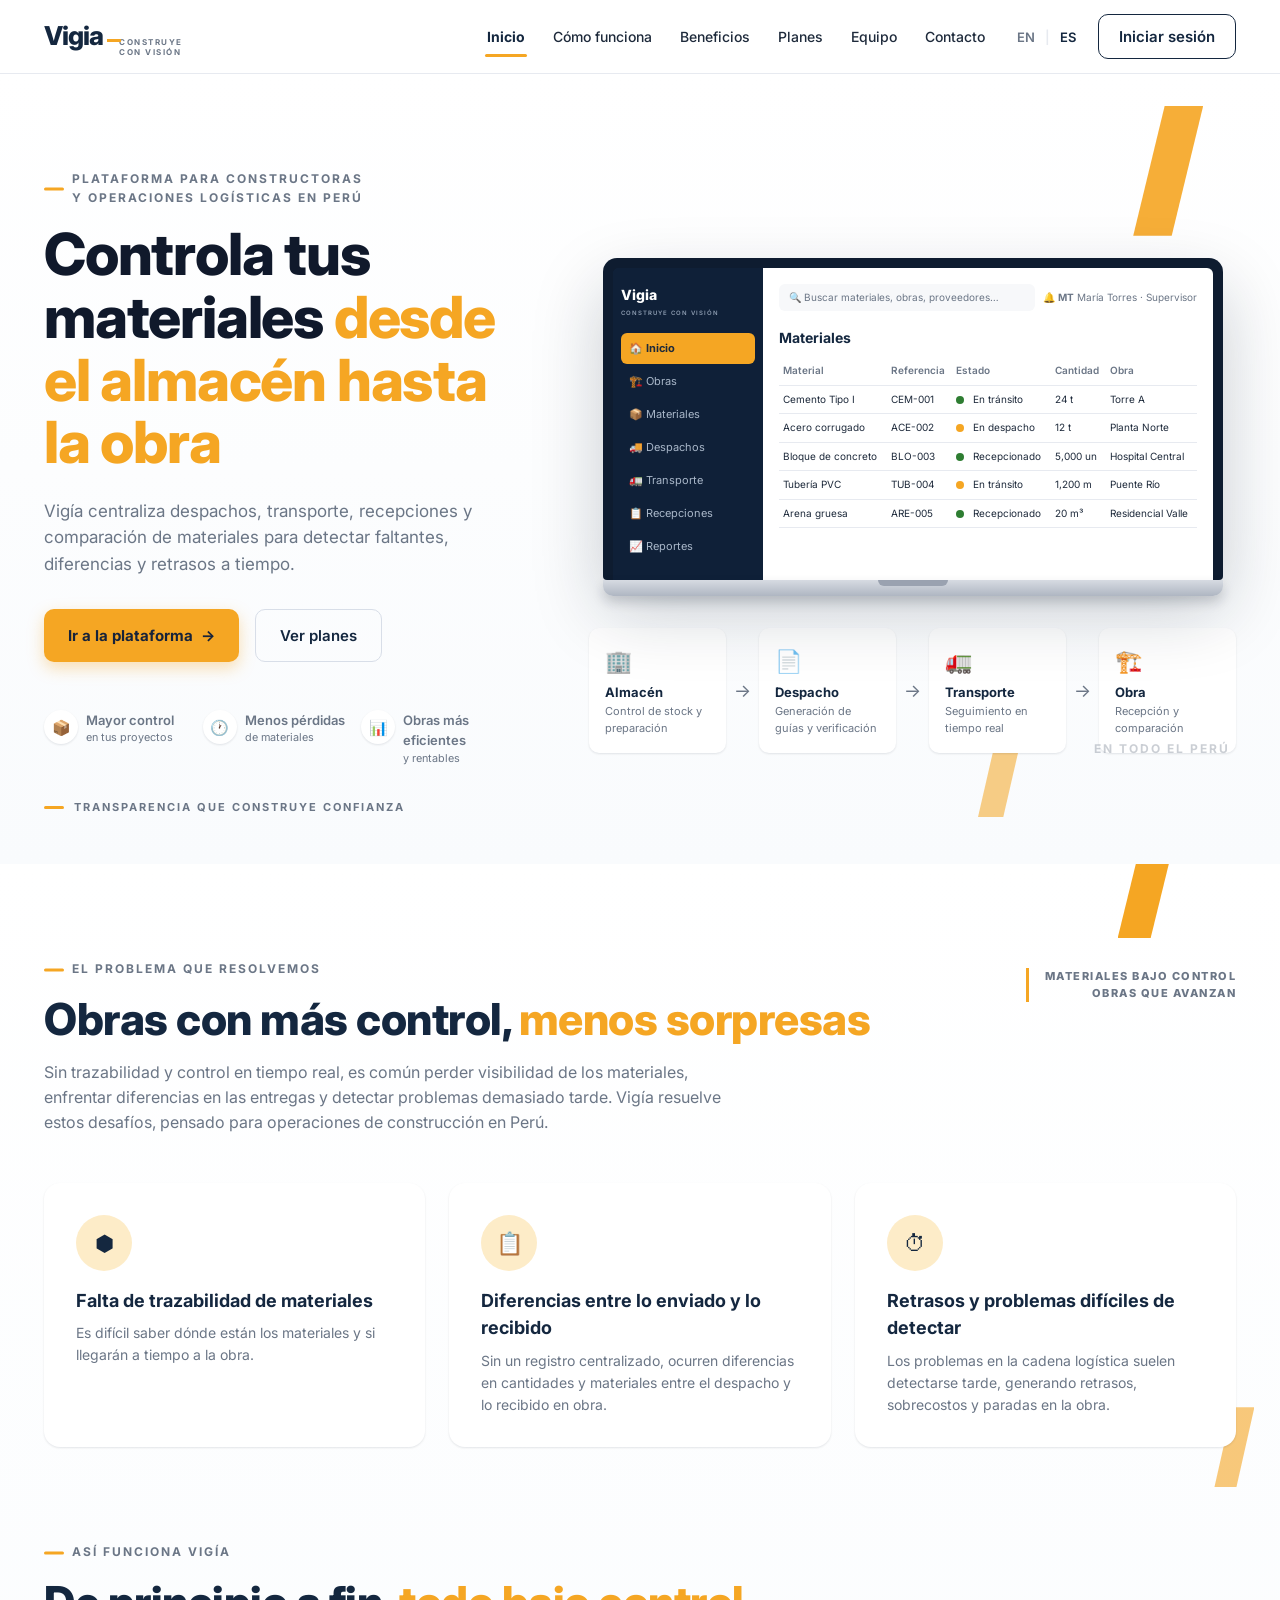
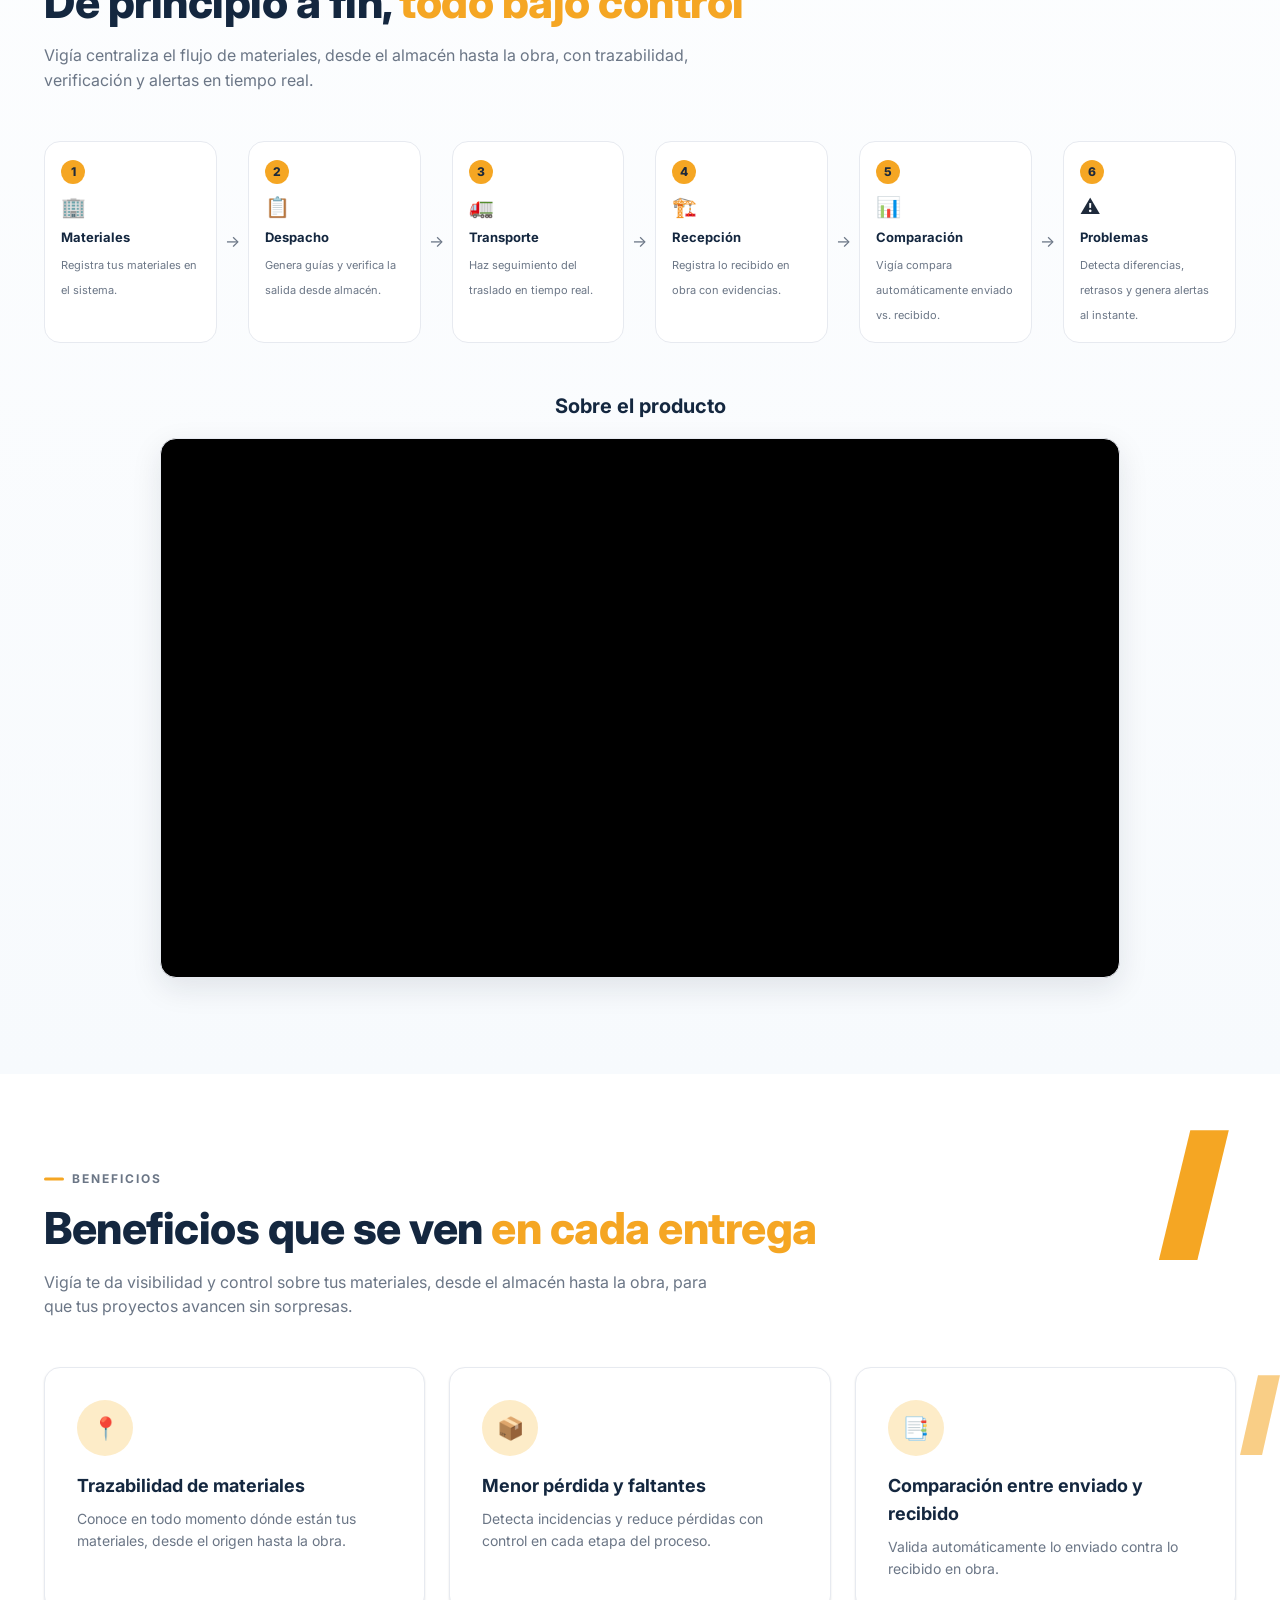
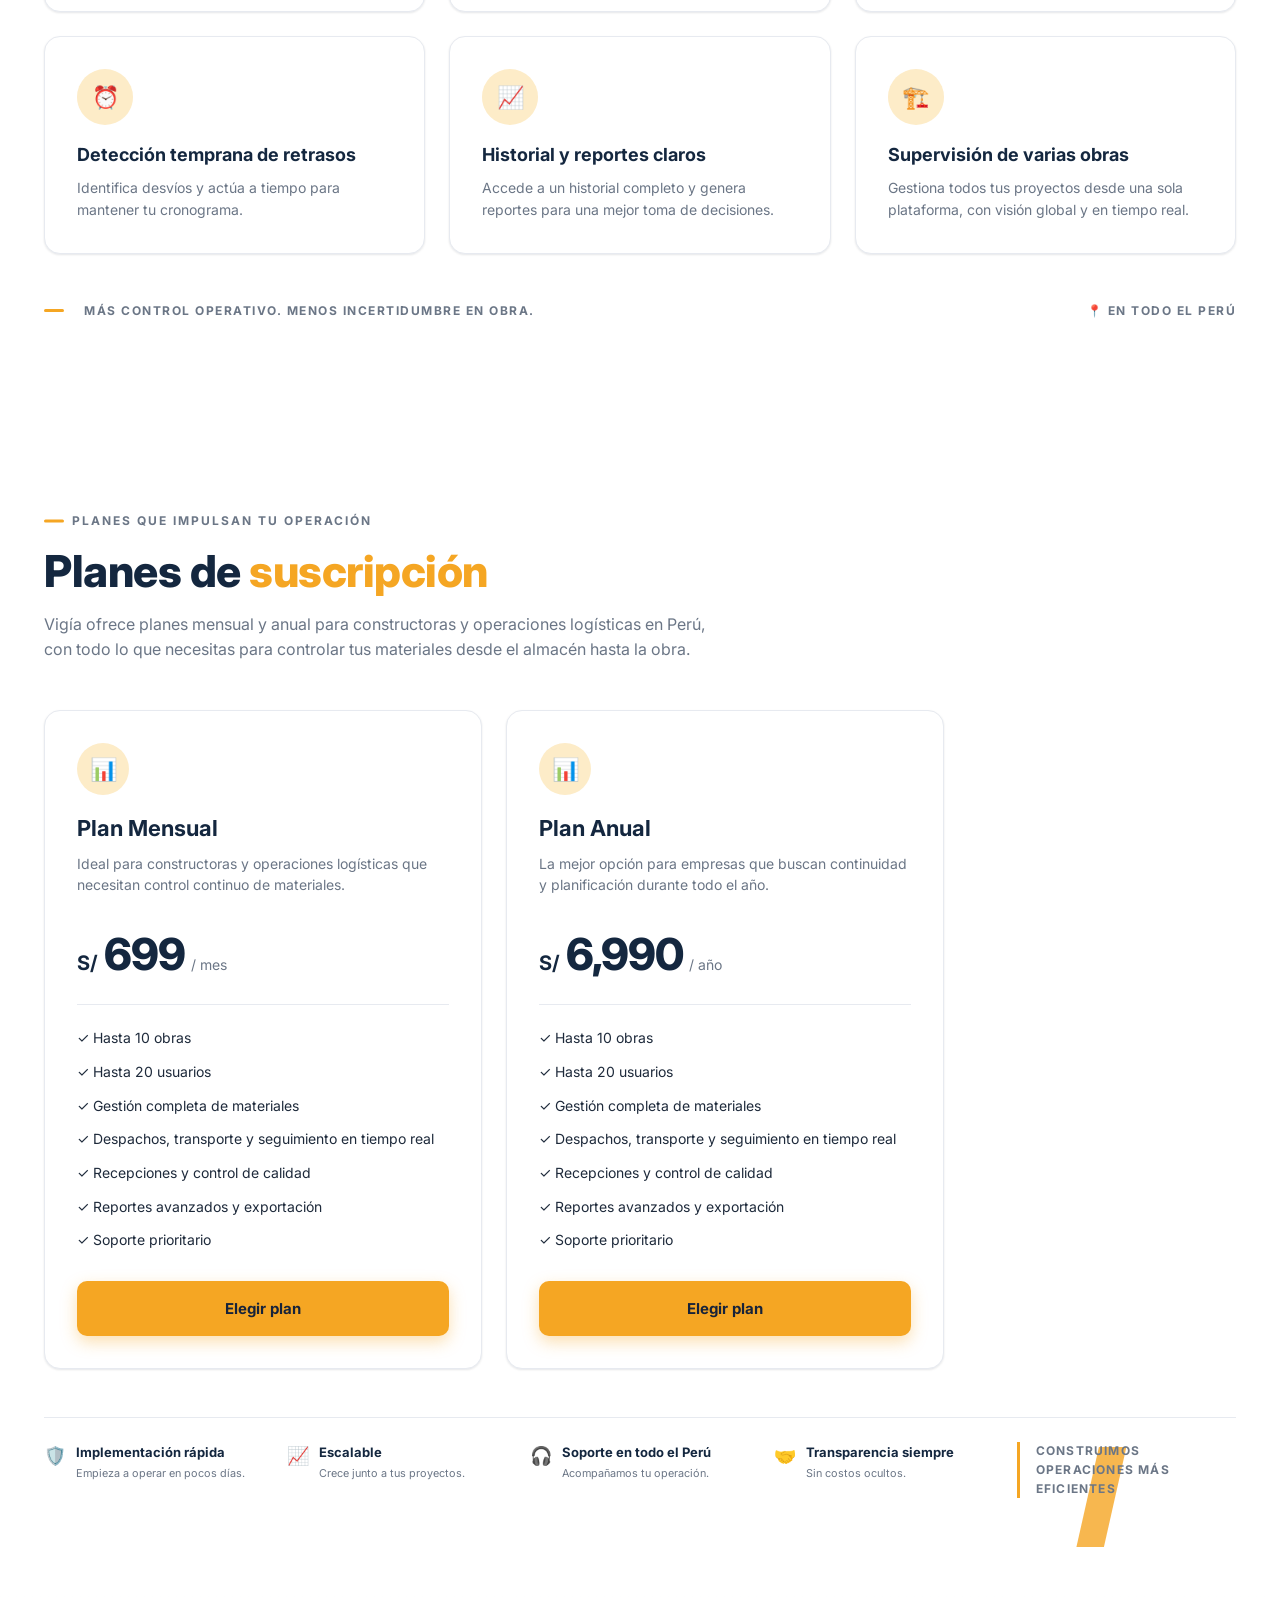
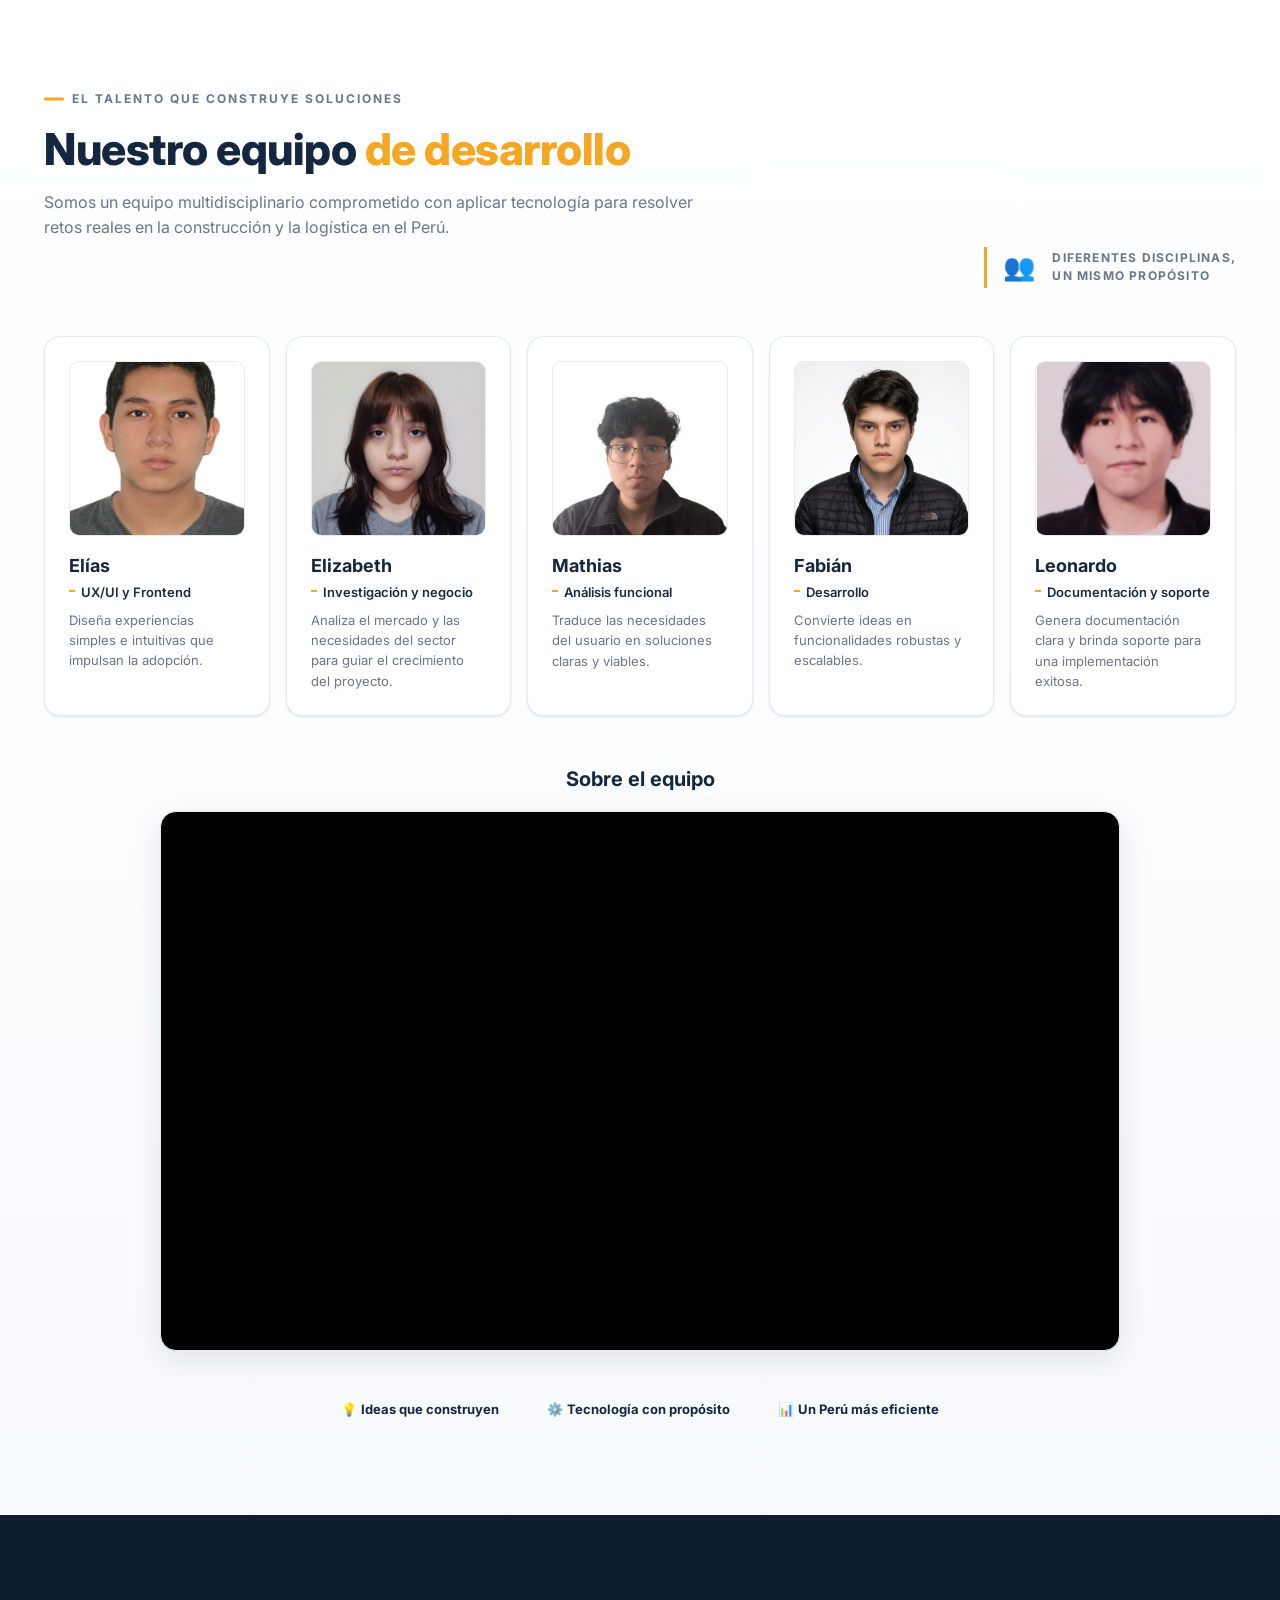
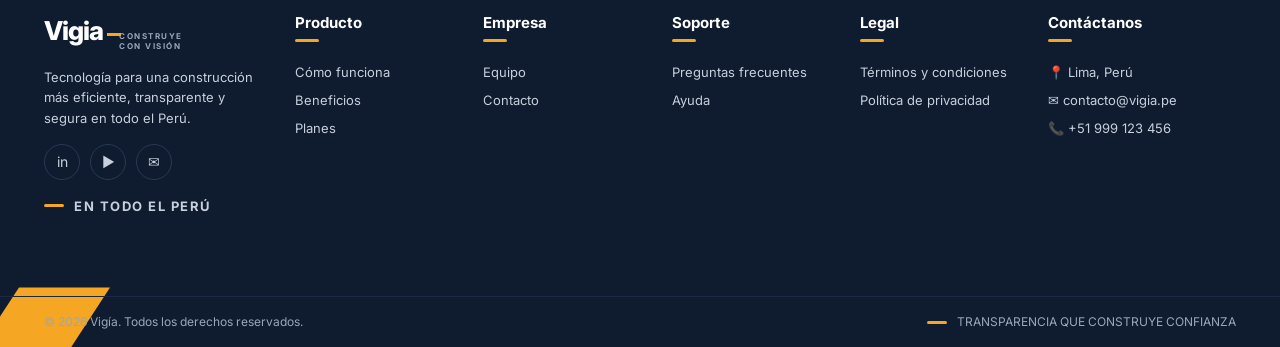
==== docs/index.html @ c4d0ca72 "Merge branch 'feature/app-link-and-remove-demo' into develop # Please enter a commit message to expl" ====
<!DOCTYPE html>
<html lang="es">
<head>
  <meta charset="UTF-8" />
  <meta name="viewport" content="width=device-width, initial-scale=1.0" />
  <title data-i18n="meta.title">Vigía | Trazabilidad de materiales de construcción</title>
  <meta name="description" data-i18n-content="meta.description" content="Vigía digitaliza la cadena de custodia de materiales de construcción, desde el despacho en almacén hasta la recepción en obra, para detectar faltantes a tiempo." />
  <meta name="keywords" content="trazabilidad materiales construcción, cadena de custodia, control de despachos, software para constructoras Perú" />
  <meta name="author" content="Trazza Labs" />
  <meta property="og:title" content="Vigía | Trazabilidad de materiales de construcción" />
  <meta property="og:description" content="Detecta a tiempo los faltantes entre lo despachado y lo recibido en tus obras." />
  <meta property="og:type" content="website" />
  <link rel="preconnect" href="https://fonts.googleapis.com" />
  <link rel="preconnect" href="https://fonts.gstatic.com" crossorigin />
  <link href="https://fonts.googleapis.com/css2?family=Inter:wght@400;500;600;700;800;900&display=swap" rel="stylesheet" />
  <link rel="stylesheet" href="styles.css" />
</head>
<body>

  <!-- ================= HEADER ================= -->
  <header class="site-header" id="top">
    <div class="container header-inner">
      <a href="#top" class="brand" data-i18n-aria-label="header.brandLabel" aria-label="Vigía — Inicio">
        <span class="brand-name">Vigia</span>
        <span class="brand-tag" data-i18n="brand.tag">CONSTRUYE<br />CON VISIÓN</span>
      </a>

      <nav class="main-nav" id="mainNav" data-i18n-aria-label="header.navLabel" aria-label="Navegación principal">
        <a href="#top" class="nav-link active" data-i18n="nav.home">Inicio</a>
        <a href="#como-funciona" class="nav-link" data-i18n="nav.how">Cómo funciona</a>
        <a href="#beneficios" class="nav-link" data-i18n="nav.benefits">Beneficios</a>
        <a href="#planes" class="nav-link" data-i18n="nav.plans">Planes</a>
        <a href="#equipo" class="nav-link" data-i18n="nav.team">Equipo</a>
        <a href="#contacto" class="nav-link" data-i18n="nav.contact">Contacto</a>
      </nav>

      <div class="header-actions">
        <div class="lang-switch" role="group" data-i18n-aria-label="header.languageLabel" aria-label="Idioma">
          <button type="button" class="lang-btn" data-lang="en" aria-pressed="false">EN</button>
          <span class="lang-sep">|</span>
          <button type="button" class="lang-btn active" data-lang="es" aria-pressed="true">ES</button>
        </div>
        <a href="https://vigia-frontend-8084.web.app" class="btn btn-outline" data-i18n="header.signIn">Iniciar sesión</a>
        <button type="button" class="menu-toggle" id="menuToggle" data-i18n-aria-label="header.openMenu" aria-label="Abrir menú" aria-expanded="false">
          <span></span><span></span><span></span>
        </button>
      </div>
    </div>
  </header>

  <!-- ================= HERO ================= -->
  <section class="hero">
    <span class="deco deco-hero-1" aria-hidden="true"></span>
    <span class="deco deco-hero-2" aria-hidden="true"></span>

    <div class="container hero-inner">
      <div class="hero-copy">
        <p class="eyebrow" data-i18n="hero.eyebrow">PLATAFORMA PARA CONSTRUCTORAS<br />Y OPERACIONES LOGÍSTICAS EN PERÚ</p>
        <h1 class="hero-title" data-i18n="hero.title">
          <span class="ink">Controla tus materiales</span> <span class="accent">desde el almacén hasta la obra</span>
        </h1>
        <p class="hero-desc" data-i18n="hero.desc">
          Vigía centraliza despachos, transporte, recepciones y comparación de materiales
          para detectar faltantes, diferencias y retrasos a tiempo.
        </p>
        <div class="hero-cta">
          <a href="https://vigia-frontend-8084.web.app" class="btn btn-primary" data-i18n="hero.goToApp">Ir a la plataforma <span class="arrow">→</span></a>
          <a href="#planes" class="btn btn-ghost" data-i18n="hero.seePlans">Ver planes</a>
        </div>
        <ul class="hero-highlights">
          <li><span class="hh-ico">📦</span><span data-i18n="hero.highlight1">Mayor control<br /><small>en tus proyectos</small></span></li>
          <li><span class="hh-ico">🕐</span><span data-i18n="hero.highlight2">Menos pérdidas<br /><small>de materiales</small></span></li>
          <li><span class="hh-ico">📊</span><span data-i18n="hero.highlight3">Obras más eficientes<br /><small>y rentables</small></span></li>
        </ul>
        <p class="hero-strip"><span class="strip-dash"></span><span data-i18n="strip.trust">TRANSPARENCIA QUE CONSTRUYE CONFIANZA</span></p>
      </div>

      <div class="hero-visual" aria-hidden="true">
        <span class="watermark" data-i18n="strip.allPeru">EN TODO EL PERÚ</span>

        <div class="laptop">
          <div class="laptop-screen">
            <div class="mockup">
              <aside class="mockup-side">
                <div class="mockup-brand">Vigia<span data-i18n="brand.tagInline">CONSTRUYE CON VISIÓN</span></div>
                <ul class="mockup-menu">
                  <li class="active" data-i18n="mockup.menuHome">🏠 Inicio</li>
                  <li data-i18n="mockup.menuProjects">🏗️ Obras</li>
                  <li data-i18n="mockup.menuMaterials">📦 Materiales</li>
                  <li data-i18n="mockup.menuDispatches">🚚 Despachos</li>
                  <li data-i18n="mockup.menuTransport">🚛 Transporte</li>
                  <li data-i18n="mockup.menuReceptions">📋 Recepciones</li>
                  <li data-i18n="mockup.menuReports">📈 Reportes</li>
                </ul>
              </aside>
              <div class="mockup-main">
                <div class="mockup-topbar">
                  <span class="search-box" data-i18n="mockup.search">🔍 Buscar materiales, obras, proveedores…</span>
                  <span class="user-chip">🔔 <b>MT</b> <span data-i18n="mockup.user">María Torres · Supervisor</span></span>
                </div>
                <h3 class="mockup-h" data-i18n="mockup.title">Materiales</h3>
                <table class="mockup-table">
                  <thead><tr><th data-i18n="mockup.colMaterial">Material</th><th data-i18n="mockup.colReference">Referencia</th><th data-i18n="mockup.colStatus">Estado</th><th data-i18n="mockup.colQuantity">Cantidad</th><th data-i18n="mockup.colSite">Obra</th></tr></thead>
                  <tbody>
                    <tr><td data-i18n="mockup.cement">Cemento Tipo I</td><td>CEM-001</td><td><span class="dot green"></span> <span data-i18n="mockup.inTransit">En tránsito</span></td><td>24 t</td><td>Torre A</td></tr>
                    <tr><td data-i18n="mockup.steel">Acero corrugado</td><td>ACE-002</td><td><span class="dot amber"></span> <span data-i18n="mockup.inDispatch">En despacho</span></td><td>12 t</td><td>Planta Norte</td></tr>
                    <tr><td data-i18n="mockup.block">Bloque de concreto</td><td>BLO-003</td><td><span class="dot green"></span> <span data-i18n="mockup.received">Recepcionado</span></td><td data-i18n="mockup.units">5,000 un</td><td>Hospital Central</td></tr>
                    <tr><td data-i18n="mockup.pipe">Tubería PVC</td><td>TUB-004</td><td><span class="dot amber"></span> <span data-i18n="mockup.inTransit">En tránsito</span></td><td>1,200 m</td><td>Puente Río</td></tr>
                    <tr><td data-i18n="mockup.sand">Arena gruesa</td><td>ARE-005</td><td><span class="dot green"></span> <span data-i18n="mockup.received">Recepcionado</span></td><td>20 m³</td><td>Residencial Valle</td></tr>
                  </tbody>
                </table>
              </div>
            </div>
          </div>
          <div class="laptop-base"><span class="laptop-notch"></span></div>
        </div>

        <div class="flow-cards">
          <div class="fc"><span>🏢</span><b data-i18n="flow.warehouse">Almacén</b><small data-i18n="flow.warehouseDesc">Control de stock y preparación</small></div>
          <div class="arrow">→</div>
          <div class="fc"><span>📄</span><b data-i18n="flow.dispatch">Despacho</b><small data-i18n="flow.dispatchDesc">Generación de guías y verificación</small></div>
          <div class="arrow">→</div>
          <div class="fc"><span>🚛</span><b data-i18n="flow.transport">Transporte</b><small data-i18n="flow.transportDesc">Seguimiento en tiempo real</small></div>
          <div class="arrow">→</div>
          <div class="fc"><span>🏗️</span><b data-i18n="flow.site">Obra</b><small data-i18n="flow.siteDesc">Recepción y comparación</small></div>
        </div>
      </div>
    </div>
  </section>

  <!-- ================= PROBLEMA / CÓMO FUNCIONA ================= -->
  <section class="section problem" id="como-funciona">
    <span class="deco deco-problem-1" aria-hidden="true"></span>
    <span class="deco deco-problem-2" aria-hidden="true"></span>
    <div class="container">
      <div class="problem-head">
        <div>
          <p class="eyebrow" data-i18n="problem.eyebrow">EL PROBLEMA QUE RESOLVEMOS</p>
          <h2 class="section-title" data-i18n="problem.title">Obras con más control, <span class="accent">menos sorpresas</span></h2>
          <p class="section-desc" data-i18n="problem.desc">
            Sin trazabilidad y control en tiempo real, es común perder visibilidad
            de los materiales, enfrentar diferencias en las entregas y detectar
            problemas demasiado tarde. Vigía resuelve estos desafíos, pensado
            para operaciones de construcción en Perú.
          </p>
        </div>
        <p class="side-tag" data-i18n="problem.sideTag">MATERIALES BAJO CONTROL<br />OBRAS QUE AVANZAN</p>
      </div>

      <div class="problem-cards">
        <article class="p-card">
          <div class="p-ico">⬢</div>
          <h3 data-i18n="problem.card1Title">Falta de trazabilidad de materiales</h3>
          <p data-i18n="problem.card1Desc">Es difícil saber dónde están los materiales y si llegarán a tiempo a la obra.</p>
        </article>
        <article class="p-card">
          <div class="p-ico">📋</div>
          <h3 data-i18n="problem.card2Title">Diferencias entre lo enviado y lo recibido</h3>
          <p data-i18n="problem.card2Desc">Sin un registro centralizado, ocurren diferencias en cantidades y materiales entre el despacho y lo recibido en obra.</p>
        </article>
        <article class="p-card">
          <div class="p-ico">⏱</div>
          <h3 data-i18n="problem.card3Title">Retrasos y problemas difíciles de detectar</h3>
          <p data-i18n="problem.card3Desc">Los problemas en la cadena logística suelen detectarse tarde, generando retrasos, sobrecostos y paradas en la obra.</p>
        </article>
      </div>

      <div class="how-block">
        <p class="eyebrow" data-i18n="how.eyebrow">ASÍ FUNCIONA VIGÍA</p>
        <h2 class="section-title" data-i18n="how.title">De principio a fin, <span class="accent">todo bajo control</span></h2>
        <p class="section-desc" data-i18n="how.desc">
          Vigía centraliza el flujo de materiales, desde el almacén hasta la obra, con trazabilidad, verificación y alertas en tiempo real.
        </p>
        <ol class="steps">
          <li><span class="step-num">1</span><span class="step-ico">🏢</span><b data-i18n="how.step1">Materiales</b><small data-i18n="how.step1Desc">Registra tus materiales en el sistema.</small></li>
          <li class="step-arrow">→</li>
          <li><span class="step-num">2</span><span class="step-ico">📋</span><b data-i18n="how.step2">Despacho</b><small data-i18n="how.step2Desc">Genera guías y verifica la salida desde almacén.</small></li>
          <li class="step-arrow">→</li>
          <li><span class="step-num">3</span><span class="step-ico">🚛</span><b data-i18n="how.step3">Transporte</b><small data-i18n="how.step3Desc">Haz seguimiento del traslado en tiempo real.</small></li>
          <li class="step-arrow">→</li>
          <li><span class="step-num">4</span><span class="step-ico">🏗️</span><b data-i18n="how.step4">Recepción</b><small data-i18n="how.step4Desc">Registra lo recibido en obra con evidencias.</small></li>
          <li class="step-arrow">→</li>
          <li><span class="step-num">5</span><span class="step-ico">📊</span><b data-i18n="how.step5">Comparación</b><small data-i18n="how.step5Desc">Vigía compara automáticamente enviado vs. recibido.</small></li>
          <li class="step-arrow">→</li>
          <li><span class="step-num">6</span><span class="step-ico">⚠️</span><b data-i18n="how.step6">Problemas</b><small data-i18n="how.step6Desc">Detecta diferencias, retrasos y genera alertas al instante.</small></li>
        </ol>

        <div class="video-block">
          <h3 class="video-title" data-i18n="how.videoTitle">Sobre el producto</h3>
          <div class="video-frame">
            <iframe src="https://www.youtube.com/embed/RjaLFXTpLvg" data-i18n-title="how.videoFrameTitle" title="Sobre el producto" loading="lazy" frameborder="0" allow="accelerometer; autoplay; clipboard-write; encrypted-media; gyroscope; picture-in-picture; web-share" referrerpolicy="strict-origin-when-cross-origin" allowfullscreen></iframe>
          </div>
        </div>
      </div>
    </div>
  </section>

  <!-- ================= BENEFICIOS ================= -->
  <section class="section benefits" id="beneficios">
    <span class="deco deco-benefits-1" aria-hidden="true"></span>
    <span class="deco deco-benefits-2" aria-hidden="true"></span>
    <div class="container">
      <p class="eyebrow" data-i18n="benefits.eyebrow">BENEFICIOS</p>
      <h2 class="section-title" data-i18n="benefits.title">Beneficios que se ven <span class="accent">en cada entrega</span></h2>
      <p class="section-desc" data-i18n="benefits.desc">
        Vigía te da visibilidad y control sobre tus materiales, desde el almacén hasta la obra,
        para que tus proyectos avancen sin sorpresas.
      </p>

      <div class="benefit-grid">
        <article class="b-card"><div class="b-ico">📍</div><h3 data-i18n="benefits.b1Title">Trazabilidad de materiales</h3><p data-i18n="benefits.b1Desc">Conoce en todo momento dónde están tus materiales, desde el origen hasta la obra.</p></article>
        <article class="b-card"><div class="b-ico">📦</div><h3 data-i18n="benefits.b2Title">Menor pérdida y faltantes</h3><p data-i18n="benefits.b2Desc">Detecta incidencias y reduce pérdidas con control en cada etapa del proceso.</p></article>
        <article class="b-card"><div class="b-ico">📑</div><h3 data-i18n="benefits.b3Title">Comparación entre enviado y recibido</h3><p data-i18n="benefits.b3Desc">Valida automáticamente lo enviado contra lo recibido en obra.</p></article>
        <article class="b-card"><div class="b-ico">⏰</div><h3 data-i18n="benefits.b4Title">Detección temprana de retrasos</h3><p data-i18n="benefits.b4Desc">Identifica desvíos y actúa a tiempo para mantener tu cronograma.</p></article>
        <article class="b-card"><div class="b-ico">📈</div><h3 data-i18n="benefits.b5Title">Historial y reportes claros</h3><p data-i18n="benefits.b5Desc">Accede a un historial completo y genera reportes para una mejor toma de decisiones.</p></article>
        <article class="b-card"><div class="b-ico">🏗️</div><h3 data-i18n="benefits.b6Title">Supervisión de varias obras</h3><p data-i18n="benefits.b6Desc">Gestiona todos tus proyectos desde una sola plataforma, con visión global y en tiempo real.</p></article>
      </div>
      <p class="section-strip"><span class="strip-dash"></span> <span data-i18n="benefits.strip">MÁS CONTROL OPERATIVO. MENOS INCERTIDUMBRE EN OBRA.</span> <span class="right">📍 <span data-i18n="strip.allPeru">EN TODO EL PERÚ</span></span></p>
    </div>
  </section>

  <!-- ================= PLANES ================= -->
  <section class="section plans" id="planes">
    <span class="deco deco-plans" aria-hidden="true"></span>
    <div class="container">
      <p class="eyebrow" data-i18n="plans.eyebrow">PLANES QUE IMPULSAN TU OPERACIÓN</p>
      <h2 class="section-title" data-i18n="plans.title">Planes de <span class="accent">suscripción</span></h2>
      <p class="section-desc" data-i18n="plans.desc">
        Vigía ofrece planes mensual y anual para constructoras y operaciones logísticas en Perú,
        con todo lo que necesitas para controlar tus materiales desde el almacén hasta la obra.
      </p>

      <div class="plan-grid">
        <article class="plan-card">
          <div class="plan-ico">📊</div>
          <h3 data-i18n="plans.monthly">Plan Mensual</h3>
          <p class="plan-desc" data-i18n="plans.monthlyDesc">Ideal para constructoras y operaciones logísticas que necesitan control continuo de materiales.</p>
          <p class="plan-price"><span class="cur">S/</span> <span class="amt">699</span> <span class="per" data-i18n="plans.perMonth">/ mes</span></p>
          <ul class="plan-features">
            <li data-i18n="plans.f1">✓ Hasta 10 obras</li>
            <li data-i18n="plans.f2">✓ Hasta 20 usuarios</li>
            <li data-i18n="plans.f3">✓ Gestión completa de materiales</li>
            <li data-i18n="plans.f4">✓ Despachos, transporte y seguimiento en tiempo real</li>
            <li data-i18n="plans.f5">✓ Recepciones y control de calidad</li>
            <li data-i18n="plans.f6">✓ Reportes avanzados y exportación</li>
            <li data-i18n="plans.f7">✓ Soporte prioritario</li>
          </ul>
          <a href="#contacto" class="btn btn-primary btn-block" data-i18n="plans.choose">Elegir plan</a>
        </article>

        <article class="plan-card">
          <div class="plan-ico">📊</div>
          <h3 data-i18n="plans.annual">Plan Anual</h3>
          <p class="plan-desc" data-i18n="plans.annualDesc">La mejor opción para empresas que buscan continuidad y planificación durante todo el año.</p>
          <p class="plan-price"><span class="cur">S/</span> <span class="amt">6,990</span> <span class="per" data-i18n="plans.perYear">/ año</span></p>
          <ul class="plan-features">
            <li data-i18n="plans.f1">✓ Hasta 10 obras</li>
            <li data-i18n="plans.f2">✓ Hasta 20 usuarios</li>
            <li data-i18n="plans.f3">✓ Gestión completa de materiales</li>
            <li data-i18n="plans.f4">✓ Despachos, transporte y seguimiento en tiempo real</li>
            <li data-i18n="plans.f5">✓ Recepciones y control de calidad</li>
            <li data-i18n="plans.f6">✓ Reportes avanzados y exportación</li>
            <li data-i18n="plans.f7">✓ Soporte prioritario</li>
          </ul>
          <a href="#contacto" class="btn btn-primary btn-block" data-i18n="plans.choose">Elegir plan</a>
        </article>
      </div>

      <ul class="plans-footer-strip">
        <li><span class="pf-ico">🛡️</span><div data-i18n="plans.strip1"><b>Implementación rápida</b><small>Empieza a operar en pocos días.</small></div></li>
        <li><span class="pf-ico">📈</span><div data-i18n="plans.strip2"><b>Escalable</b><small>Crece junto a tus proyectos.</small></div></li>
        <li><span class="pf-ico">🎧</span><div data-i18n="plans.strip3"><b>Soporte en todo el Perú</b><small>Acompañamos tu operación.</small></div></li>
        <li><span class="pf-ico">🤝</span><div data-i18n="plans.strip4"><b>Transparencia siempre</b><small>Sin costos ocultos.</small></div></li>
        <li class="strip-tag" data-i18n="plans.stripTag">CONSTRUIMOS OPERACIONES MÁS EFICIENTES</li>
      </ul>
    </div>
  </section>

  <!-- ================= EQUIPO ================= -->
  <section class="section team" id="equipo">
    <div class="container">
      <p class="eyebrow" data-i18n="team.eyebrow">EL TALENTO QUE CONSTRUYE SOLUCIONES</p>
      <div class="team-head">
        <div>
          <h2 class="section-title" data-i18n="team.title">Nuestro equipo <span class="accent">de desarrollo</span></h2>
          <p class="section-desc" data-i18n="team.desc">
            Somos un equipo multidisciplinario comprometido con aplicar tecnología
            para resolver retos reales en la construcción y la logística en el Perú.
          </p>
        </div>
        <div class="team-tag">
          <span class="team-tag-ico">👥</span>
          <span data-i18n="team.tag">DIFERENTES DISCIPLINAS,<br />UN MISMO PROPÓSITO</span>
        </div>
      </div>

      <div class="team-grid">
        <article class="t-card">
          <div class="t-photo">
            <img src="assets/Ramos-Elias.jpg" alt="Foto de Elías" data-i18n-alt="team.eliasPhoto" />
          </div>
          <h3>Elías</h3>
          <p class="t-role" data-i18n="team.eliasRole">UX/UI y Frontend</p>
          <p class="t-desc" data-i18n="team.eliasDesc">Diseña experiencias simples e intuitivas que impulsan la adopción.</p>
        </article>
        <article class="t-card">
          <div class="t-photo">
            <img src="assets/Elizabeth.jpg" alt="Foto de Elizabeth" data-i18n-alt="team.elizabethPhoto" />
          </div>
          <h3>Elizabeth</h3>
          <p class="t-role" data-i18n="team.elizabethRole">Investigación y negocio</p>
          <p class="t-desc" data-i18n="team.elizabethDesc">Analiza el mercado y las necesidades del sector para guiar el crecimiento del proyecto.</p>
        </article>
        <article class="t-card">
          <div class="t-photo">
            <img src="assets/Andree.jpg" alt="Foto de Mathias" data-i18n-alt="team.mathiasPhoto" />
          </div>
          <h3>Mathias</h3>
          <p class="t-role" data-i18n="team.mathiasRole">Análisis funcional</p>
          <p class="t-desc" data-i18n="team.mathiasDesc">Traduce las necesidades del usuario en soluciones claras y viables.</p>
        </article>
        <article class="t-card">
          <div class="t-photo">
            <img src="assets/Fabian.jpg" alt="Foto de Fabián" data-i18n-alt="team.fabianPhoto" />
          </div>
          <h3>Fabián</h3>
          <p class="t-role" data-i18n="team.fabianRole">Desarrollo</p>
          <p class="t-desc" data-i18n="team.fabianDesc">Convierte ideas en funcionalidades robustas y escalables.</p>
        </article>
        <article class="t-card">
          <div class="t-photo">
            <img src="assets/leo.jpeg" alt="Foto de Leonardo" data-i18n-alt="team.leonardoPhoto" />
          </div>
          <h3>Leonardo</h3>
          <p class="t-role" data-i18n="team.leonardoRole">Documentación y soporte</p>
          <p class="t-desc" data-i18n="team.leonardoDesc">Genera documentación clara y brinda soporte para una implementación exitosa.</p>
        </article>
      </div>

      <div class="video-block">
        <h3 class="video-title" data-i18n="team.videoTitle">Sobre el equipo</h3>
        <div class="video-frame">
          <iframe src="https://www.youtube.com/embed/8jhRrFqgy-8" data-i18n-title="team.videoFrameTitle" title="Sobre el equipo" loading="lazy" frameborder="0" allow="accelerometer; autoplay; clipboard-write; encrypted-media; gyroscope; picture-in-picture; web-share" referrerpolicy="strict-origin-when-cross-origin" allowfullscreen></iframe>
        </div>
      </div>

      <ul class="team-footer-strip">
        <li data-i18n="team.strip1">💡 <b>Ideas que construyen</b></li>
        <li data-i18n="team.strip2">⚙️ <b>Tecnología con propósito</b></li>
        <li data-i18n="team.strip3">📊 <b>Un Perú más eficiente</b></li>
      </ul>
    </div>
  </section>

  <!-- ================= FOOTER ================= -->
  <footer class="site-footer" id="contacto">
    <span class="deco deco-footer" aria-hidden="true"></span>
    <div class="container footer-inner">
      <div class="footer-brand">
        <div class="brand brand-light">
          <span class="brand-name">Vigia</span>
          <span class="brand-tag" data-i18n="brand.tag">CONSTRUYE<br />CON VISIÓN</span>
        </div>
        <p data-i18n="footer.desc">Tecnología para una construcción más eficiente, transparente y segura en todo el Perú.</p>
        <ul class="socials" data-i18n-aria-label="footer.socialLabel" aria-label="Redes sociales">
          <li><a href="#" aria-label="LinkedIn">in</a></li>
          <li><a href="#" aria-label="YouTube">▶</a></li>
          <li><a href="#" aria-label="Email">✉</a></li>
        </ul>
        <p class="strip-line"><span class="strip-dash"></span> <span data-i18n="strip.allPeru">EN TODO EL PERÚ</span></p>
      </div>

      <div class="footer-col">
        <h4 data-i18n="footer.product">Producto</h4>
        <ul><li><a href="#como-funciona" data-i18n="nav.how">Cómo funciona</a></li><li><a href="#beneficios" data-i18n="nav.benefits">Beneficios</a></li><li><a href="#planes" data-i18n="nav.plans">Planes</a></li></ul>
      </div>
      <div class="footer-col">
        <h4 data-i18n="footer.company">Empresa</h4>
        <ul><li><a href="#equipo" data-i18n="nav.team">Equipo</a></li><li><a href="#contacto" data-i18n="nav.contact">Contacto</a></li></ul>
      </div>
      <div class="footer-col">
        <h4 data-i18n="footer.support">Soporte</h4>
        <ul><li><a href="#" data-i18n="footer.faq">Preguntas frecuentes</a></li><li><a href="#" data-i18n="footer.help">Ayuda</a></li></ul>
      </div>
      <div class="footer-col">
        <h4 data-i18n="footer.legal">Legal</h4>
        <ul><li><a href="#" data-i18n="footer.terms">Términos y condiciones</a></li><li><a href="#" data-i18n="footer.privacy">Política de privacidad</a></li></ul>
      </div>
      <div class="footer-col">
        <h4 data-i18n="footer.contactUs">Contáctanos</h4>
        <ul class="contact-list">
          <li>📍 Lima, Perú</li>
          <li>✉ contacto@vigia.pe</li>
          <li>📞 +51 999 123 456</li>
        </ul>
      </div>
    </div>

    <div class="footer-bottom">
      <div class="container footer-bottom-inner">
        <span data-i18n="footer.rights">© 2026 Vigía. Todos los derechos reservados.</span>
        <span class="right"><span class="strip-dash"></span> <span data-i18n="strip.trust">TRANSPARENCIA QUE CONSTRUYE CONFIANZA</span></span>
      </div>
    </div>
  </footer>

  <script src="i18n.js"></script>
  <script src="script.js"></script>
</body>
</html>
---- docs/styles.css ----
/* =========================================================
   Vigía · Landing Page (v2)
   Design tokens from Section 4.1.1 of the report
   ========================================================= */
:root {
  --color-primary:      #14273F;   /* Azul Vigía (headings) */
  --color-primary-2:    #3D6B94;
  --color-accent:       #F5A623;   /* Ámbar construcción (CTA) */
  --color-accent-2:     #E0961B;
  --color-accent-soft:  #FDECC8;   /* Ámbar suave (fondos de ícono) */
  --color-success:      #2E7D32;
  --color-error:        #D32F2F;
  --color-text:         #1E2A3B;
  --color-text-2:       #6B7686;
  --color-bg:           #F7F8FA;
  --color-surface:      #FFFFFF;
  --color-border:       #E7EAF0;
  --color-dark-bg:      #0F1B2E;

  --sp-1: 4px;  --sp-2: 8px;  --sp-3: 16px;
  --sp-4: 24px; --sp-5: 32px; --sp-6: 48px;
  --sp-7: 64px; --sp-8: 96px;

  --radius-sm: 10px;
  --radius-md: 16px;
  --radius-lg: 24px;

  --shadow-1: 0 1px 2px rgba(15, 27, 46, 0.06), 0 1px 3px rgba(15, 27, 46, 0.05);
  --shadow-2: 0 10px 30px rgba(15, 27, 46, 0.10);
  --shadow-3: 0 30px 70px rgba(15, 27, 46, 0.22);

  --font: 'Inter', -apple-system, BlinkMacSystemFont, 'Segoe UI', Roboto, sans-serif;
  --container: 1240px;
}

* { box-sizing: border-box; margin: 0; padding: 0; }
html { scroll-behavior: smooth; }
body { font-family: var(--font); color: var(--color-text); background: var(--color-surface); line-height: 1.55; -webkit-font-smoothing: antialiased; overflow-x: hidden; }
img { max-width: 100%; display: block; }
a { color: inherit; text-decoration: none; }
button { font: inherit; cursor: pointer; border: 0; background: none; color: inherit; }
ul, ol { list-style: none; }

.container { width: 100%; max-width: var(--container); margin: 0 auto; padding-inline: var(--sp-4); position: relative; z-index: 1; }

/* ---------- Decorative parallelograms ---------- */
.deco {
  position: absolute;
  width: 70px; height: 130px;
  background: var(--color-accent);
  clip-path: polygon(45% 0, 100% 0, 55% 100%, 0 100%);
  z-index: 0;
  pointer-events: none;
}
.deco-hero-1 { top: 4%; right: 6%; opacity: .9; }
.deco-hero-2 { bottom: 6%; right: 20%; width: 46px; height: 90px; opacity: .55; }
.deco-problem-1 { top: -2%; right: 8%; width: 60px; height: 110px; }
.deco-problem-2 { top: 30%; right: 2%; width: 40px; height: 80px; opacity: .6; }
.deco-benefits-1 { top: 6%; right: 4%; }
.deco-benefits-2 { top: 32%; right: 0; width: 40px; height: 80px; opacity: .55; }
.deco-plans { bottom: 4%; right: 12%; width: 50px; height: 100px; opacity: .8; }
.deco-footer { bottom: 0; left: -20px; width: 130px; height: 60px; clip-path: polygon(30% 0, 100% 0, 70% 100%, 0 100%); }

/* ---------- Reusable atoms ---------- */
.eyebrow {
  font-size: 12px; font-weight: 700; letter-spacing: 2px;
  color: var(--color-text-2); text-transform: uppercase;
  position: relative; padding-left: 28px; margin-bottom: var(--sp-3);
}
.eyebrow::before {
  content: ''; position: absolute; left: 0; top: 50%; transform: translateY(-50%);
  width: 20px; height: 3px; background: var(--color-accent); border-radius: 2px;
}
.strip-dash { display: inline-block; width: 20px; height: 3px; background: var(--color-accent); border-radius: 2px; margin-right: 10px; vertical-align: middle; }

.section-title { font-size: clamp(28px, 4vw, 44px); font-weight: 800; color: var(--color-primary); line-height: 1.12; letter-spacing: -0.5px; margin-bottom: var(--sp-3); }
.section-title .accent { color: var(--color-accent); }
.section-desc { color: var(--color-text-2); font-size: 16px; max-width: 680px; margin-bottom: var(--sp-6); }
.section { padding-block: var(--sp-8); position: relative; overflow: hidden; }

.btn {
  display: inline-flex; align-items: center; justify-content: center; gap: var(--sp-2);
  padding: 14px 24px; border-radius: var(--radius-sm); font-weight: 700; font-size: 15px;
  transition: transform .15s ease, background .15s ease, border-color .15s ease, box-shadow .15s ease;
  white-space: nowrap;
}
.btn:active { transform: translateY(1px); }
.btn .arrow { transition: transform .15s ease; }
.btn:hover .arrow { transform: translateX(3px); }
.btn-primary { background: var(--color-accent); color: #17233A; box-shadow: 0 6px 16px rgba(245, 166, 35, .35); }
.btn-primary:hover { background: var(--color-accent-2); }
.btn-outline { border: 1.5px solid var(--color-primary); color: var(--color-primary); padding: 10px 20px; font-weight: 600; }
.btn-outline:hover { background: var(--color-primary); color: #fff; }
.btn-ghost { border: 1.5px solid #D8DEE8; color: var(--color-primary); font-weight: 600; }
.btn-ghost:hover { border-color: var(--color-primary); }
.btn-block { width: 100%; padding: 16px; }

.dot { display: inline-block; width: 8px; height: 8px; border-radius: 50%; margin-right: 6px; vertical-align: middle; }
.dot.green { background: var(--color-success); }
.dot.amber { background: var(--color-accent); }

/* =========================================================
   HEADER
   ========================================================= */
.site-header {
  position: sticky; top: 0; z-index: 50;
  background: rgba(255, 255, 255, .92);
  backdrop-filter: saturate(180%) blur(10px);
  border-bottom: 1px solid var(--color-border);
}
.header-inner { display: flex; align-items: center; gap: var(--sp-4); padding-block: 14px; }
.brand { display: flex; align-items: flex-end; gap: 10px; }
.brand-name { font-size: 26px; font-weight: 800; color: var(--color-primary); letter-spacing: -1px; position: relative; }
.brand-name::after { content: ''; position: absolute; right: -18px; top: 55%; width: 14px; height: 3px; background: var(--color-accent); }
.brand-tag { font-size: 8px; font-weight: 700; letter-spacing: 1.5px; color: var(--color-text-2); line-height: 1.25; padding-left: 6px; }
.main-nav { display: flex; align-items: center; gap: var(--sp-4); margin-left: auto; }
.nav-link { font-size: 14px; font-weight: 500; color: var(--color-text); padding: 6px 2px; position: relative; }
.nav-link:hover { color: var(--color-primary); }
.nav-link.active { color: var(--color-primary); font-weight: 700; }
.nav-link.active::after { content: ''; position: absolute; left: 0; right: 0; bottom: -4px; height: 3px; background: var(--color-accent); border-radius: 2px; }
.header-actions { display: flex; align-items: center; gap: var(--sp-3); }
.lang-switch { display: flex; align-items: center; gap: 4px; font-size: 13px; font-weight: 600; }
.lang-btn { color: var(--color-text-2); padding: 4px 6px; }
.lang-btn.active { color: var(--color-primary); }
.lang-sep { color: var(--color-border); }
.menu-toggle { display: none; width: 36px; height: 36px; flex-direction: column; align-items: center; justify-content: center; gap: 4px; }
.menu-toggle span { width: 20px; height: 2px; background: var(--color-primary); border-radius: 1px; }

/* =========================================================
   HERO
   ========================================================= */
.hero {
  position: relative; overflow: hidden;
  background: linear-gradient(180deg, #FFFFFF 0%, #F9FBFD 100%);
}
.hero-inner { display: grid; grid-template-columns: 1fr 1.3fr; gap: var(--sp-6); padding-block: var(--sp-8) var(--sp-6); align-items: center; }
.hero-title { font-size: clamp(34px, 5vw, 58px); font-weight: 800; line-height: 1.08; letter-spacing: -1.2px; margin-block: var(--sp-3) var(--sp-4); }
.hero-title .ink { color: #10192B; }
.hero-title .accent { color: var(--color-accent); }
.hero-desc { color: var(--color-text-2); font-size: 17px; max-width: 460px; margin-bottom: var(--sp-5); }
.hero-cta { display: flex; gap: var(--sp-3); margin-bottom: var(--sp-6); flex-wrap: wrap; }
.hero-highlights { display: grid; grid-template-columns: repeat(3, 1fr); gap: var(--sp-3); color: var(--color-text-2); font-size: 13px; font-weight: 600; margin-bottom: var(--sp-5); max-width: 460px; }
.hero-highlights li { display: flex; align-items: flex-start; gap: 8px; }
.hero-highlights .hh-ico { display: inline-flex; align-items: center; justify-content: center; width: 34px; height: 34px; border-radius: 50%; background: var(--color-surface); box-shadow: var(--shadow-1); font-size: 15px; flex: none; }
.hero-highlights small { display: block; font-weight: 400; color: var(--color-text-2); }
.hero-strip { color: var(--color-text-2); font-size: 11px; font-weight: 700; letter-spacing: 2px; display: flex; align-items: center; }

/* ---- Hero visual ---- */
.hero-visual { position: relative; padding-top: var(--sp-4); }
.watermark { position: absolute; right: 6px; bottom: -6px; font-size: 12px; font-weight: 700; letter-spacing: 2px; color: var(--color-text-2); opacity: .35; }

.laptop { position: relative; margin-inline: auto; max-width: 620px; }
.laptop-screen {
  background: #0E1C30;
  border-radius: 14px 14px 4px 4px;
  padding: 10px 10px 0;
  box-shadow: var(--shadow-3);
}
.mockup { display: grid; grid-template-columns: 150px 1fr; background: var(--color-primary); border-radius: 6px 6px 0 0; overflow: hidden; }
.mockup-side { background: #0F2038; padding: var(--sp-3) var(--sp-2); }
.mockup-brand { font-weight: 800; font-size: 14px; color: #fff; margin-bottom: var(--sp-3); }
.mockup-brand span { display: block; font-size: 6px; font-weight: 600; color: #8E9DB2; letter-spacing: 1px; margin-top: 2px; }
.mockup-menu li { padding: 7px 8px; border-radius: 6px; font-size: 11px; color: #A9B7C9; margin-bottom: 2px; }
.mockup-menu li.active { background: var(--color-accent); color: #1E2A3B; font-weight: 700; }
.mockup-main { background: var(--color-surface); color: var(--color-text); padding: var(--sp-3); }
.mockup-topbar { display: flex; justify-content: space-between; align-items: center; gap: var(--sp-2); font-size: 10px; color: var(--color-text-2); margin-bottom: var(--sp-3); }
.search-box { flex: 1; background: var(--color-bg); padding: 6px 10px; border-radius: 6px; overflow: hidden; text-overflow: ellipsis; white-space: nowrap; }
.user-chip { white-space: nowrap; }
.mockup-h { font-size: 14px; margin-bottom: var(--sp-2); color: var(--color-primary); }
.mockup-table { width: 100%; border-collapse: collapse; font-size: 10px; }
.mockup-table th, .mockup-table td { text-align: left; padding: 6px 4px; border-bottom: 1px solid var(--color-border); }
.mockup-table th { color: var(--color-text-2); font-weight: 600; }

.laptop-base {
  height: 16px;
  background: linear-gradient(180deg, #D7DBE2, #AFB6C2);
  border-radius: 0 0 10px 10px;
  position: relative;
  box-shadow: 0 6px 12px rgba(15,27,46,.18);
}
.laptop-notch { position: absolute; left: 50%; top: 0; transform: translateX(-50%); width: 70px; height: 6px; background: #9AA2B0; border-radius: 0 0 8px 8px; }

.flow-cards { display: flex; align-items: center; justify-content: space-between; gap: var(--sp-2); margin-top: var(--sp-5); flex-wrap: wrap; }
.fc { flex: 1; min-width: 130px; background: var(--color-surface); border-radius: var(--radius-sm); padding: var(--sp-3); box-shadow: var(--shadow-1); display: flex; flex-direction: column; }
.fc span { font-size: 22px; margin-bottom: 4px; }
.fc b { font-size: 13px; color: var(--color-primary); }
.fc small { font-size: 11px; color: var(--color-text-2); }
.flow-cards > .arrow { font-size: 18px; color: var(--color-text-2); }

/* =========================================================
   PROBLEM + HOW IT WORKS
   ========================================================= */
.problem { background: linear-gradient(180deg, #FFFFFF, #F7FAFD); }
.problem-head { display: flex; justify-content: space-between; align-items: flex-start; gap: var(--sp-5); }
.side-tag { font-size: 11px; font-weight: 800; letter-spacing: 1.5px; color: var(--color-text-2); text-align: right; border-left: 3px solid var(--color-accent); padding-left: var(--sp-3); white-space: nowrap; margin-top: 8px; }

.problem-cards { display: grid; grid-template-columns: repeat(3, 1fr); gap: var(--sp-4); margin-bottom: var(--sp-8); }
.p-card { background: var(--color-surface); border-radius: var(--radius-md); padding: var(--sp-5); box-shadow: var(--shadow-1); }
.p-ico { width: 56px; height: 56px; border-radius: 50%; background: var(--color-accent-soft); color: var(--color-primary); display: flex; align-items: center; justify-content: center; font-size: 22px; margin-bottom: var(--sp-3); }
.p-card h3 { font-size: 18px; color: var(--color-primary); margin-bottom: var(--sp-2); }
.p-card p { color: var(--color-text-2); font-size: 14px; }

.how-block { margin-top: var(--sp-6); }
.steps { display: flex; align-items: stretch; gap: var(--sp-2); margin-top: var(--sp-4); flex-wrap: wrap; }
.steps li:not(.step-arrow) { flex: 1; min-width: 130px; background: var(--color-surface); border-radius: var(--radius-md); padding: var(--sp-3); text-align: left; border: 1px solid var(--color-border); }
.step-arrow { display: flex; align-items: center; color: var(--color-text-2); font-size: 16px; }
.step-num { display: inline-flex; align-items: center; justify-content: center; width: 24px; height: 24px; border-radius: 50%; background: var(--color-accent); color: #1E2A3B; font-weight: 800; font-size: 12px; margin-bottom: var(--sp-2); }
.step-ico { display: block; font-size: 20px; margin-bottom: 4px; }
.steps b { display: block; color: var(--color-primary); font-size: 13px; margin-bottom: 4px; }
.steps small { color: var(--color-text-2); font-size: 11px; }

/* =========================================================
   BENEFITS
   ========================================================= */
.benefits { background: #FFFFFF; }
.benefit-grid { display: grid; grid-template-columns: repeat(3, 1fr); gap: var(--sp-4); }
.b-card { background: var(--color-surface); border-radius: var(--radius-md); padding: var(--sp-5); box-shadow: var(--shadow-1); border: 1px solid var(--color-border); transition: transform .2s ease, box-shadow .2s ease; }
.b-card:hover { transform: translateY(-4px); box-shadow: var(--shadow-2); }
.b-ico { width: 56px; height: 56px; border-radius: 50%; background: var(--color-accent-soft); color: var(--color-primary); display: flex; align-items: center; justify-content: center; font-size: 22px; margin-bottom: var(--sp-3); }
.b-card h3 { font-size: 18px; color: var(--color-primary); margin-bottom: var(--sp-2); }
.b-card p { color: var(--color-text-2); font-size: 14px; }
.section-strip { color: var(--color-text-2); font-size: 12px; font-weight: 700; letter-spacing: 1.5px; margin-top: var(--sp-6); display: flex; align-items: center; gap: 10px; flex-wrap: wrap; }
.section-strip .right { margin-left: auto; }

/* =========================================================
   PLANS
   ========================================================= */
.plans { background: #FFFFFF; }
.plan-grid { display: grid; grid-template-columns: repeat(2, 1fr); gap: var(--sp-4); max-width: 900px; }
.plan-card { background: var(--color-surface); border-radius: var(--radius-md); padding: var(--sp-5); border: 1px solid var(--color-border); box-shadow: var(--shadow-1); transition: box-shadow .2s ease, transform .2s ease; }
.plan-card:hover { box-shadow: var(--shadow-2); transform: translateY(-4px); }
.plan-ico { width: 52px; height: 52px; border-radius: 50%; background: var(--color-accent-soft); color: var(--color-primary); display: flex; align-items: center; justify-content: center; font-size: 22px; margin-bottom: var(--sp-3); }
.plan-card h3 { color: var(--color-primary); font-size: 22px; margin-bottom: var(--sp-2); }
.plan-desc { color: var(--color-text-2); font-size: 14px; margin-bottom: var(--sp-4); }
.plan-price { display: flex; align-items: baseline; gap: 6px; color: var(--color-primary); margin-bottom: var(--sp-3); }
.plan-price .cur { font-size: 20px; font-weight: 700; }
.plan-price .amt { font-size: 44px; font-weight: 800; letter-spacing: -1px; }
.plan-price .per { font-size: 14px; color: var(--color-text-2); }
.plan-features { border-top: 1px solid var(--color-border); padding-top: var(--sp-3); margin-bottom: var(--sp-4); }
.plan-features li { padding: 6px 0; color: var(--color-text); font-size: 14px; }

.plans-footer-strip { display: grid; grid-template-columns: repeat(5, 1fr); gap: var(--sp-4); margin-top: var(--sp-6); padding-top: var(--sp-4); border-top: 1px solid var(--color-border); font-size: 13px; }
.plans-footer-strip li { display: flex; gap: 10px; align-items: flex-start; }
.pf-ico { font-size: 18px; }
.plans-footer-strip li b { display: block; color: var(--color-primary); }
.plans-footer-strip li small { color: var(--color-text-2); }
.plans-footer-strip .strip-tag { align-self: center; color: var(--color-text-2); font-size: 12px; font-weight: 700; letter-spacing: 1.2px; border-left: 3px solid var(--color-accent); padding-left: var(--sp-3); }

/* =========================================================
   TEAM
   ========================================================= */
.team { background: linear-gradient(180deg, #FFFFFF 0%, #F7FAFD 100%); }
.team-head { display: flex; justify-content: space-between; align-items: flex-end; gap: var(--sp-4); margin-bottom: var(--sp-6); flex-wrap: wrap; }
.team-tag { display: flex; align-items: center; gap: var(--sp-3); border-left: 3px solid var(--color-accent); padding-left: var(--sp-3); color: var(--color-text-2); font-size: 12px; font-weight: 700; letter-spacing: 1.2px; }
.team-tag-ico { font-size: 26px; }

.team-grid { display: grid; grid-template-columns: repeat(5, 1fr); gap: var(--sp-3); }
.t-card { background: var(--color-surface); border-radius: var(--radius-md); padding: var(--sp-4); box-shadow: var(--shadow-1); border: 1px solid var(--color-border); text-align: left; }
.t-photo { width: 100%; aspect-ratio: 1 / 1; background: var(--color-bg); border-radius: var(--radius-sm); overflow: hidden; display: flex; align-items: center; justify-content: center; margin-bottom: var(--sp-3); border: 1px solid var(--color-border); }
.t-photo img { width: 100%; height: 100%; object-fit: cover; }
.t-placeholder { background: linear-gradient(135deg, #E8EEF6, #D3DEEB); color: var(--color-primary); font-weight: 800; font-size: 44px; position: relative; }
.t-placeholder::after { content: attr(data-initial); display: block; }
.t-card h3 { color: var(--color-primary); margin-bottom: 2px; font-size: 18px; }
.t-role { color: var(--color-text); font-size: 13px; font-weight: 600; margin-bottom: var(--sp-2); position: relative; padding-left: 12px; }
.t-role::before { content: ''; position: absolute; left: 0; top: 8px; width: 6px; height: 2px; background: var(--color-accent); }
.t-desc { color: var(--color-text-2); font-size: 13px; }

.video-block { margin-top: var(--sp-6); max-width: 960px; margin-inline: auto; }
.video-title { color: var(--color-primary); font-size: 20px; margin-bottom: var(--sp-3); text-align: center; }
.video-frame { position: relative; aspect-ratio: 16 / 9; border-radius: var(--radius-md); overflow: hidden; box-shadow: var(--shadow-2); border: 1px solid var(--color-border); background: #000; }
.video-frame iframe { position: absolute; inset: 0; width: 100%; height: 100%; border: 0; }

.team-footer-strip { display: flex; justify-content: center; gap: var(--sp-6); flex-wrap: wrap; margin-top: var(--sp-6); color: var(--color-text-2); font-size: 13px; }
.team-footer-strip b { color: var(--color-primary); }

/* =========================================================
   FOOTER
   ========================================================= */
.site-footer { background: var(--color-dark-bg); color: #C6D0DE; padding-top: var(--sp-8); position: relative; overflow: hidden; }
.footer-inner { display: grid; grid-template-columns: 1.4fr repeat(4, 1fr) 1.2fr; gap: var(--sp-5); padding-bottom: var(--sp-7); }
.footer-brand p { font-size: 13px; margin-block: var(--sp-3); max-width: 260px; }
.brand-light .brand-name { color: #fff; }
.brand-light .brand-name::after { background: var(--color-accent); }
.brand-light .brand-tag { color: #9AA7B8; }
.socials { display: flex; gap: 10px; margin-block: var(--sp-3); }
.socials a { width: 36px; height: 36px; border-radius: 50%; border: 1px solid #2A3A54; display: inline-flex; align-items: center; justify-content: center; color: #C6D0DE; font-size: 14px; }
.socials a:hover { border-color: var(--color-accent); color: #fff; }
.strip-line { font-size: 11px; font-weight: 700; letter-spacing: 1.5px; color: #C6D0DE; display: flex; align-items: center; }
.footer-col h4 { color: #fff; font-size: 15px; margin-bottom: var(--sp-3); position: relative; padding-bottom: 8px; }
.footer-col h4::after { content: ''; position: absolute; left: 0; bottom: 0; width: 24px; height: 3px; background: var(--color-accent); border-radius: 2px; }
.footer-col ul li { padding: 4px 0; font-size: 13px; }
.footer-col a:hover { color: #fff; }
.contact-list li { display: flex; align-items: center; gap: 8px; padding: 4px 0; font-size: 13px; }
.footer-bottom { border-top: 1px solid #1B2A44; padding-block: var(--sp-3); font-size: 12px; color: #9AA7B8; position: relative; z-index: 1; }
.footer-bottom-inner { display: flex; justify-content: space-between; align-items: center; flex-wrap: wrap; gap: 8px; }
.footer-bottom .right { display: flex; align-items: center; margin-left: auto; }

/* =========================================================
   RESPONSIVE
   ========================================================= */
@media (max-width: 960px) {
  .hero-inner { grid-template-columns: 1fr; }
  .team-head { flex-direction: column; align-items: flex-start; }
  .team-grid { grid-template-columns: repeat(3, 1fr); }
  .plans-footer-strip { grid-template-columns: repeat(2, 1fr); }
  .footer-inner { grid-template-columns: 1fr 1fr; }
  .steps { justify-content: center; }
  .step-arrow { display: none; }
  .deco { display: none; }
}

@media (max-width: 720px) {
  .main-nav { display: none; position: absolute; top: 100%; left: 0; right: 0; background: #fff; border-top: 1px solid var(--color-border); padding: var(--sp-3); flex-direction: column; align-items: flex-start; gap: var(--sp-2); box-shadow: var(--shadow-2); }
  .main-nav.open { display: flex; }
  .menu-toggle { display: inline-flex; }
  .lang-switch { display: none; }
  .btn-outline { padding: 8px 12px; font-size: 13px; }
  .problem-head { flex-direction: column; }
  .side-tag { text-align: left; }
  .problem-cards, .benefit-grid { grid-template-columns: 1fr; }
  .team-grid { grid-template-columns: repeat(2, 1fr); }
  .plan-grid { grid-template-columns: 1fr; }
  .steps li:not(.step-arrow) { min-width: 44%; }
  .plans-footer-strip { grid-template-columns: 1fr; }
  .footer-inner { grid-template-columns: 1fr; }
  .team-footer-strip { justify-content: flex-start; }
  .flow-cards { flex-direction: column; align-items: stretch; }
  .flow-cards > .arrow { transform: rotate(90deg); align-self: center; }
  .section { padding-block: var(--sp-7); }
}
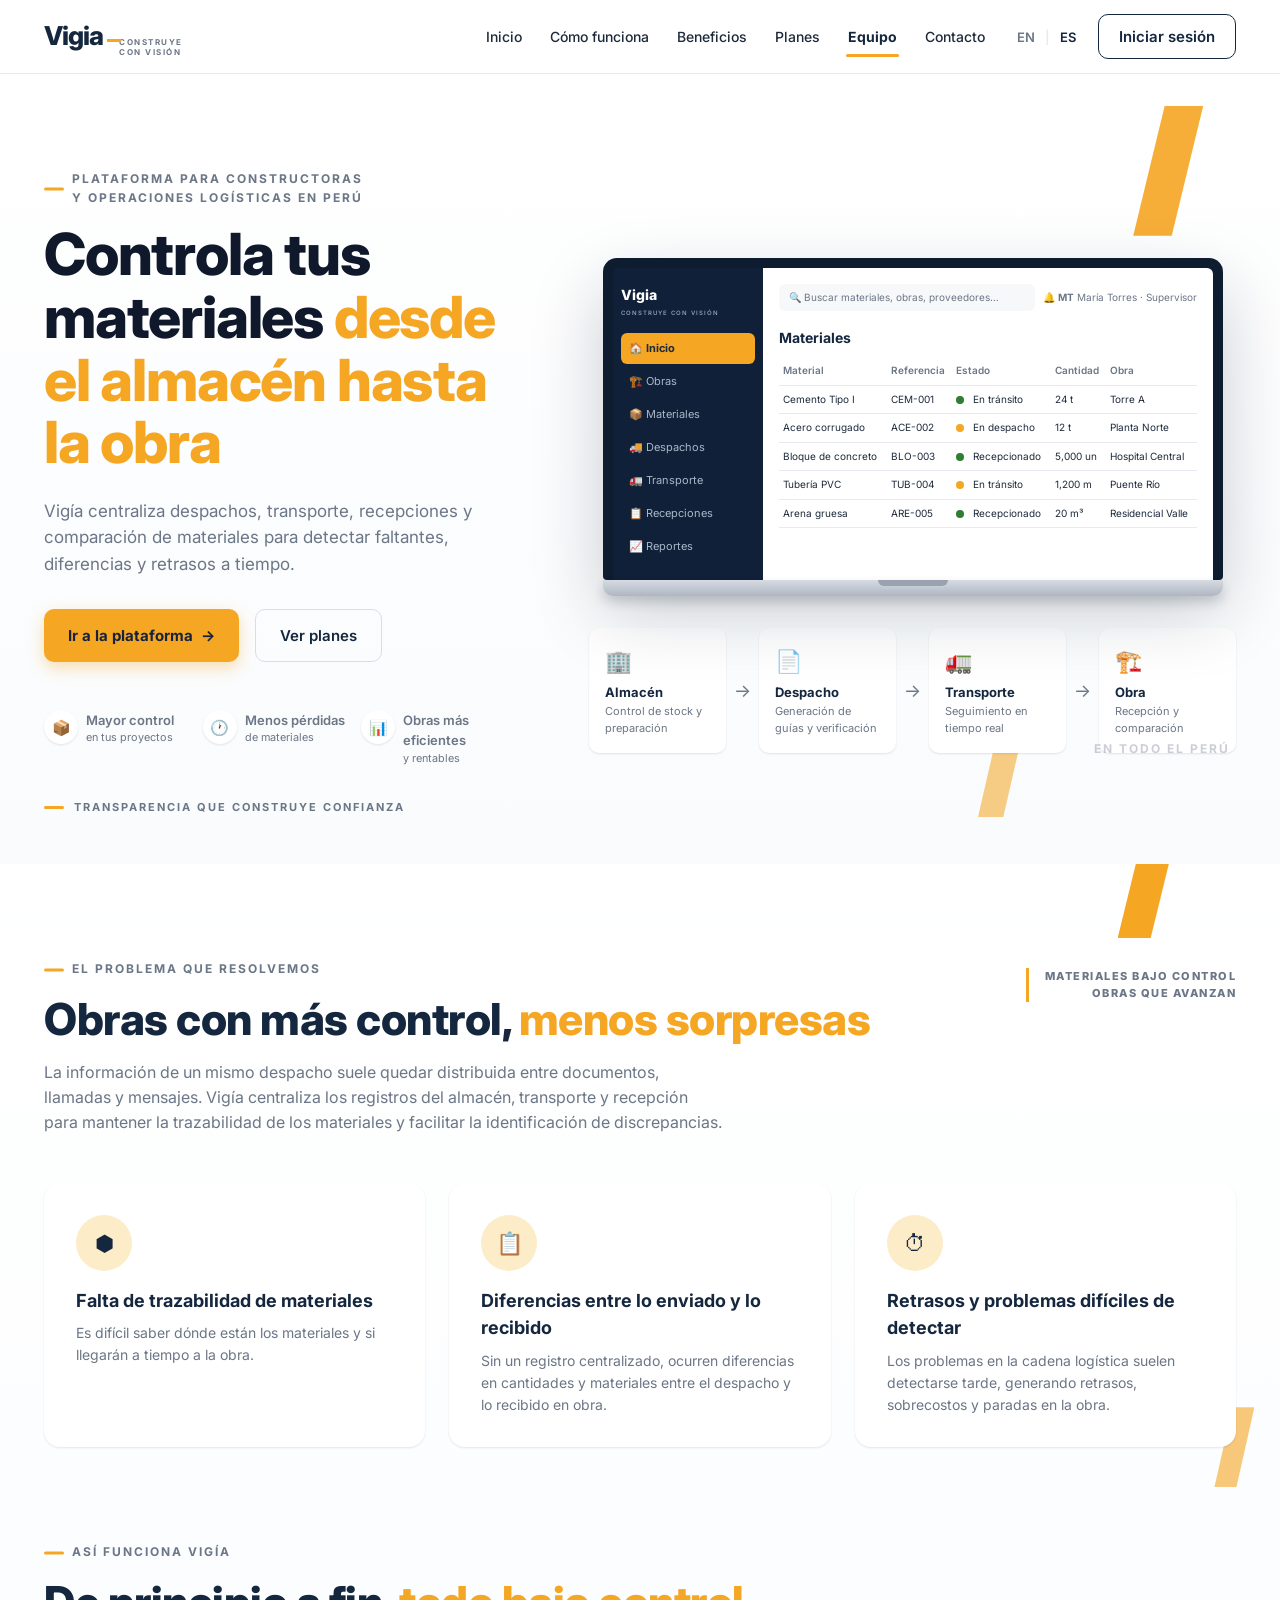
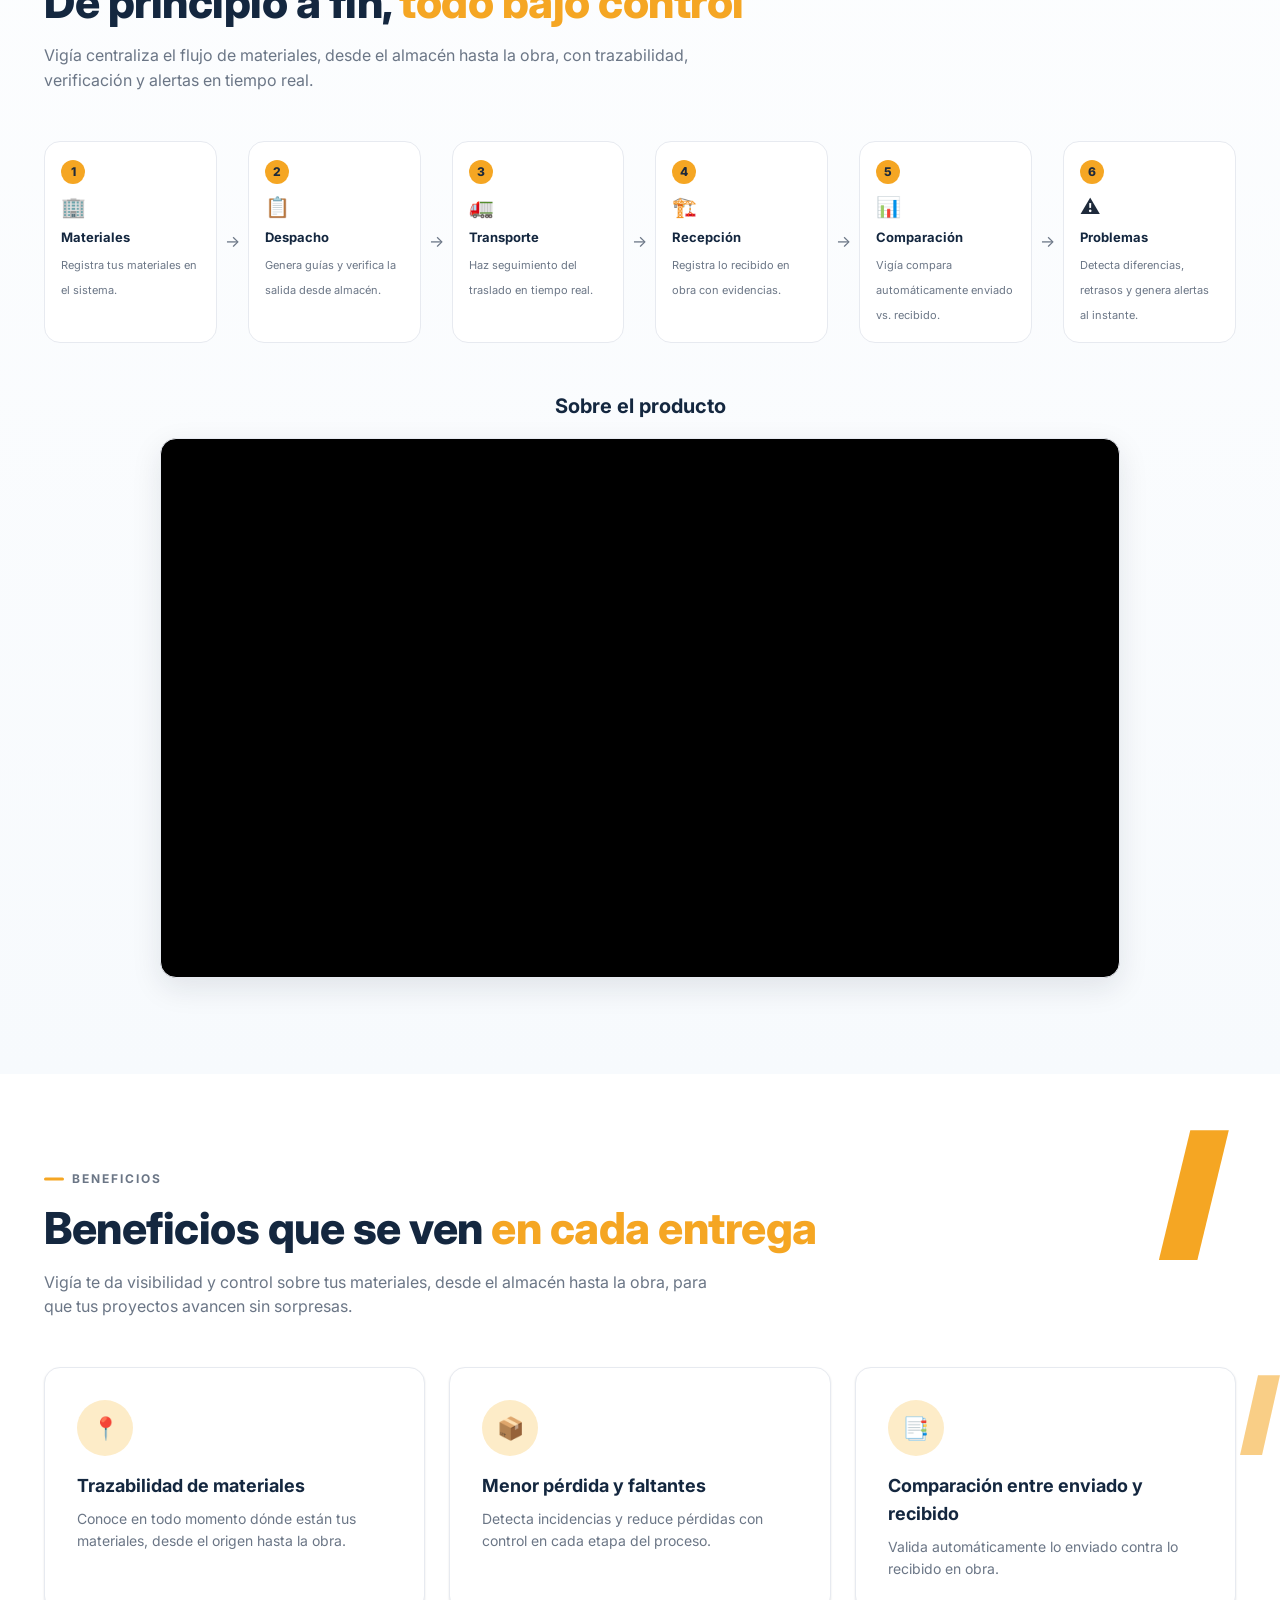
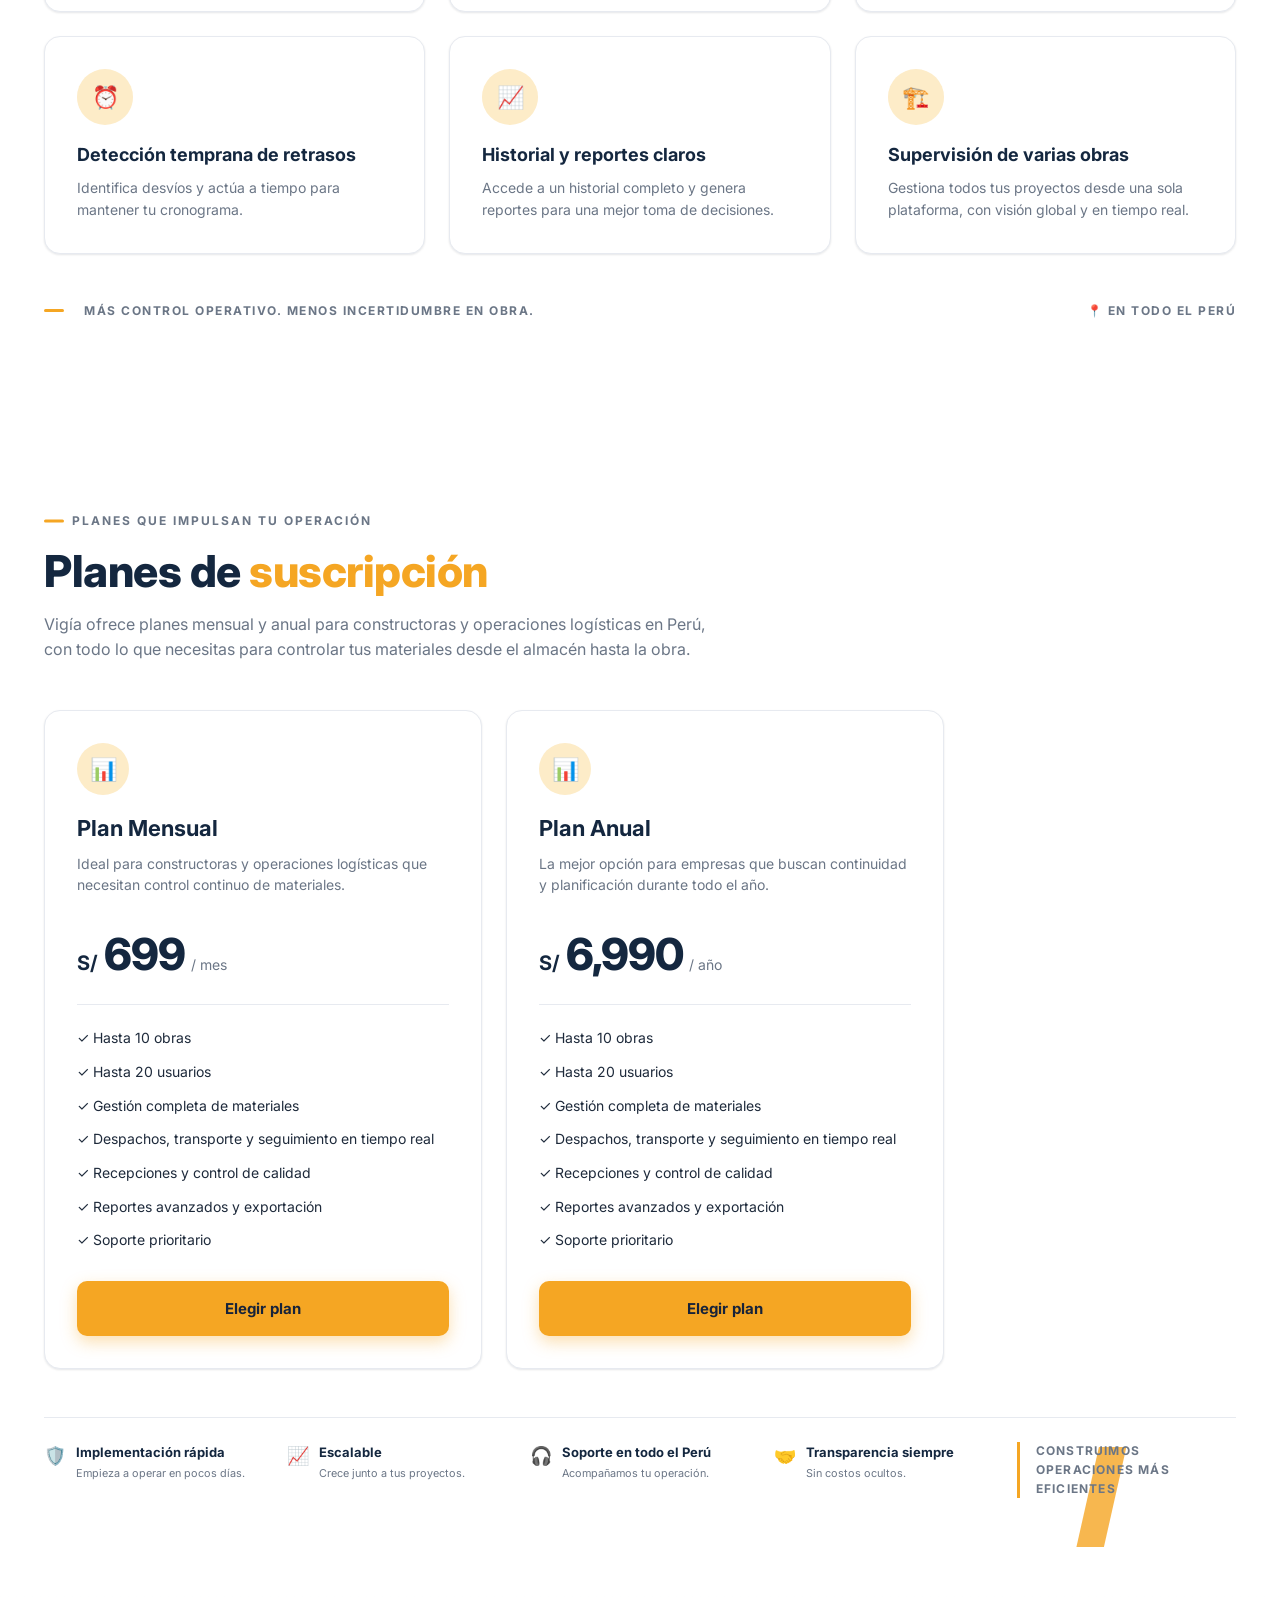
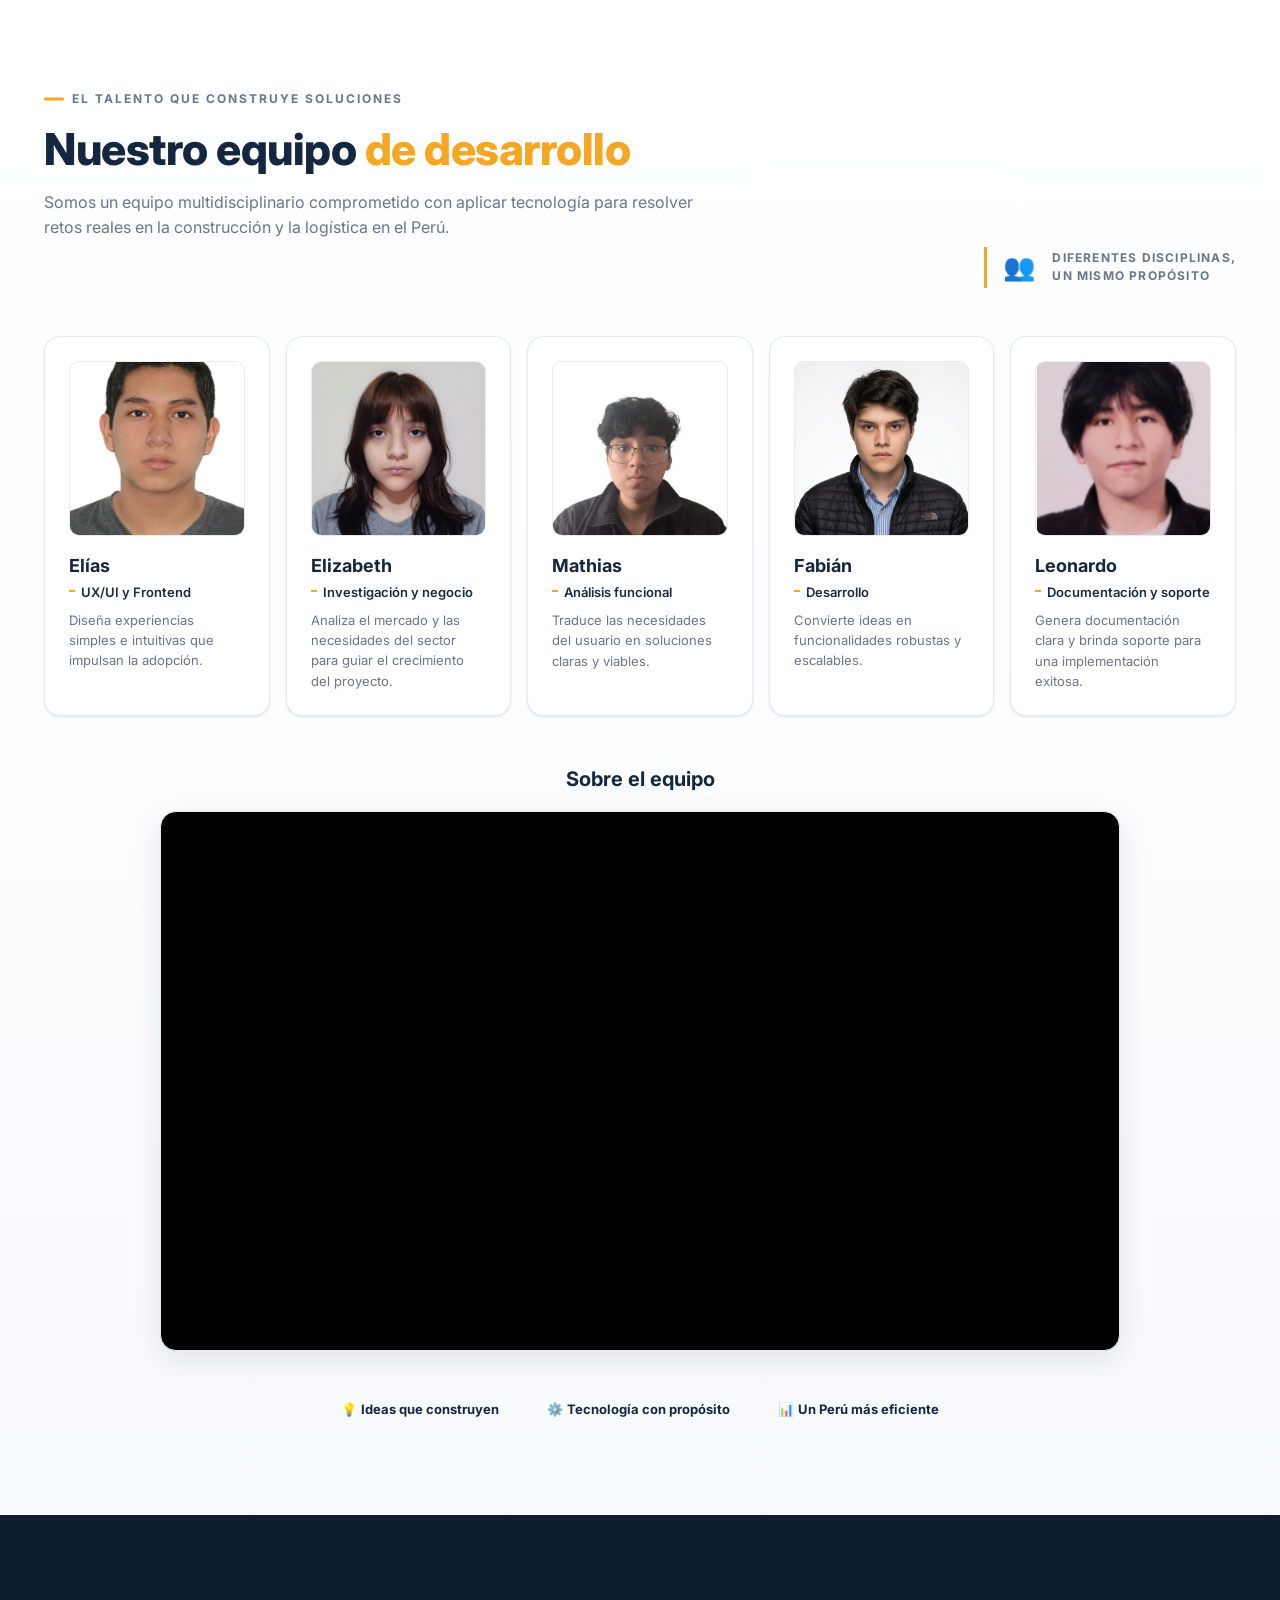
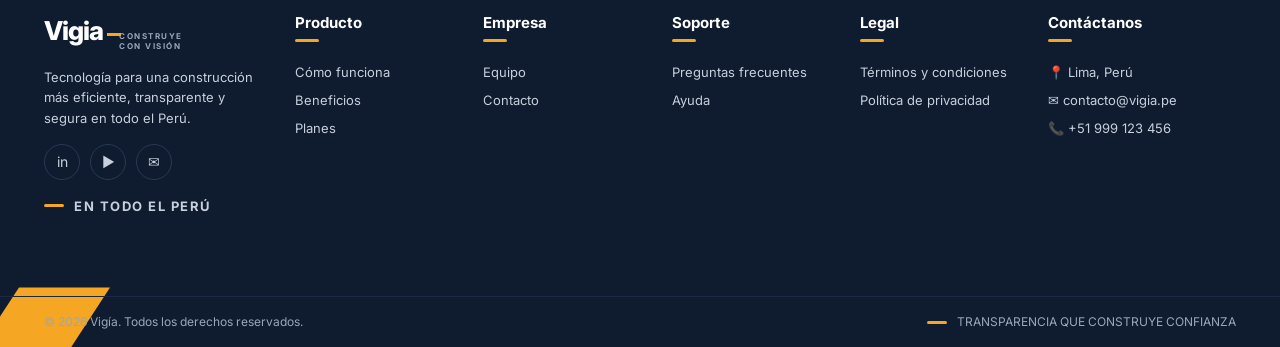
==== commit af3d7b1f: "docs: improve landing page problem section content" ====
--- a/docs/index.html
+++ b/docs/index.html
@@ -138,10 +138,10 @@
           <p class="eyebrow" data-i18n="problem.eyebrow">EL PROBLEMA QUE RESOLVEMOS</p>
           <h2 class="section-title" data-i18n="problem.title">Obras con más control, <span class="accent">menos sorpresas</span></h2>
           <p class="section-desc" data-i18n="problem.desc">
-            Sin trazabilidad y control en tiempo real, es común perder visibilidad
-            de los materiales, enfrentar diferencias en las entregas y detectar
-            problemas demasiado tarde. Vigía resuelve estos desafíos, pensado
-            para operaciones de construcción en Perú.
+            La información de un mismo despacho suele quedar distribuida entre documentos,
+            llamadas y mensajes. Vigía centraliza los registros del almacén, transporte y
+            recepción para mantener la trazabilidad de los materiales y facilitar la
+            identificación de discrepancias.
           </p>
         </div>
         <p class="side-tag" data-i18n="problem.sideTag">MATERIALES BAJO CONTROL<br />OBRAS QUE AVANZAN</p>
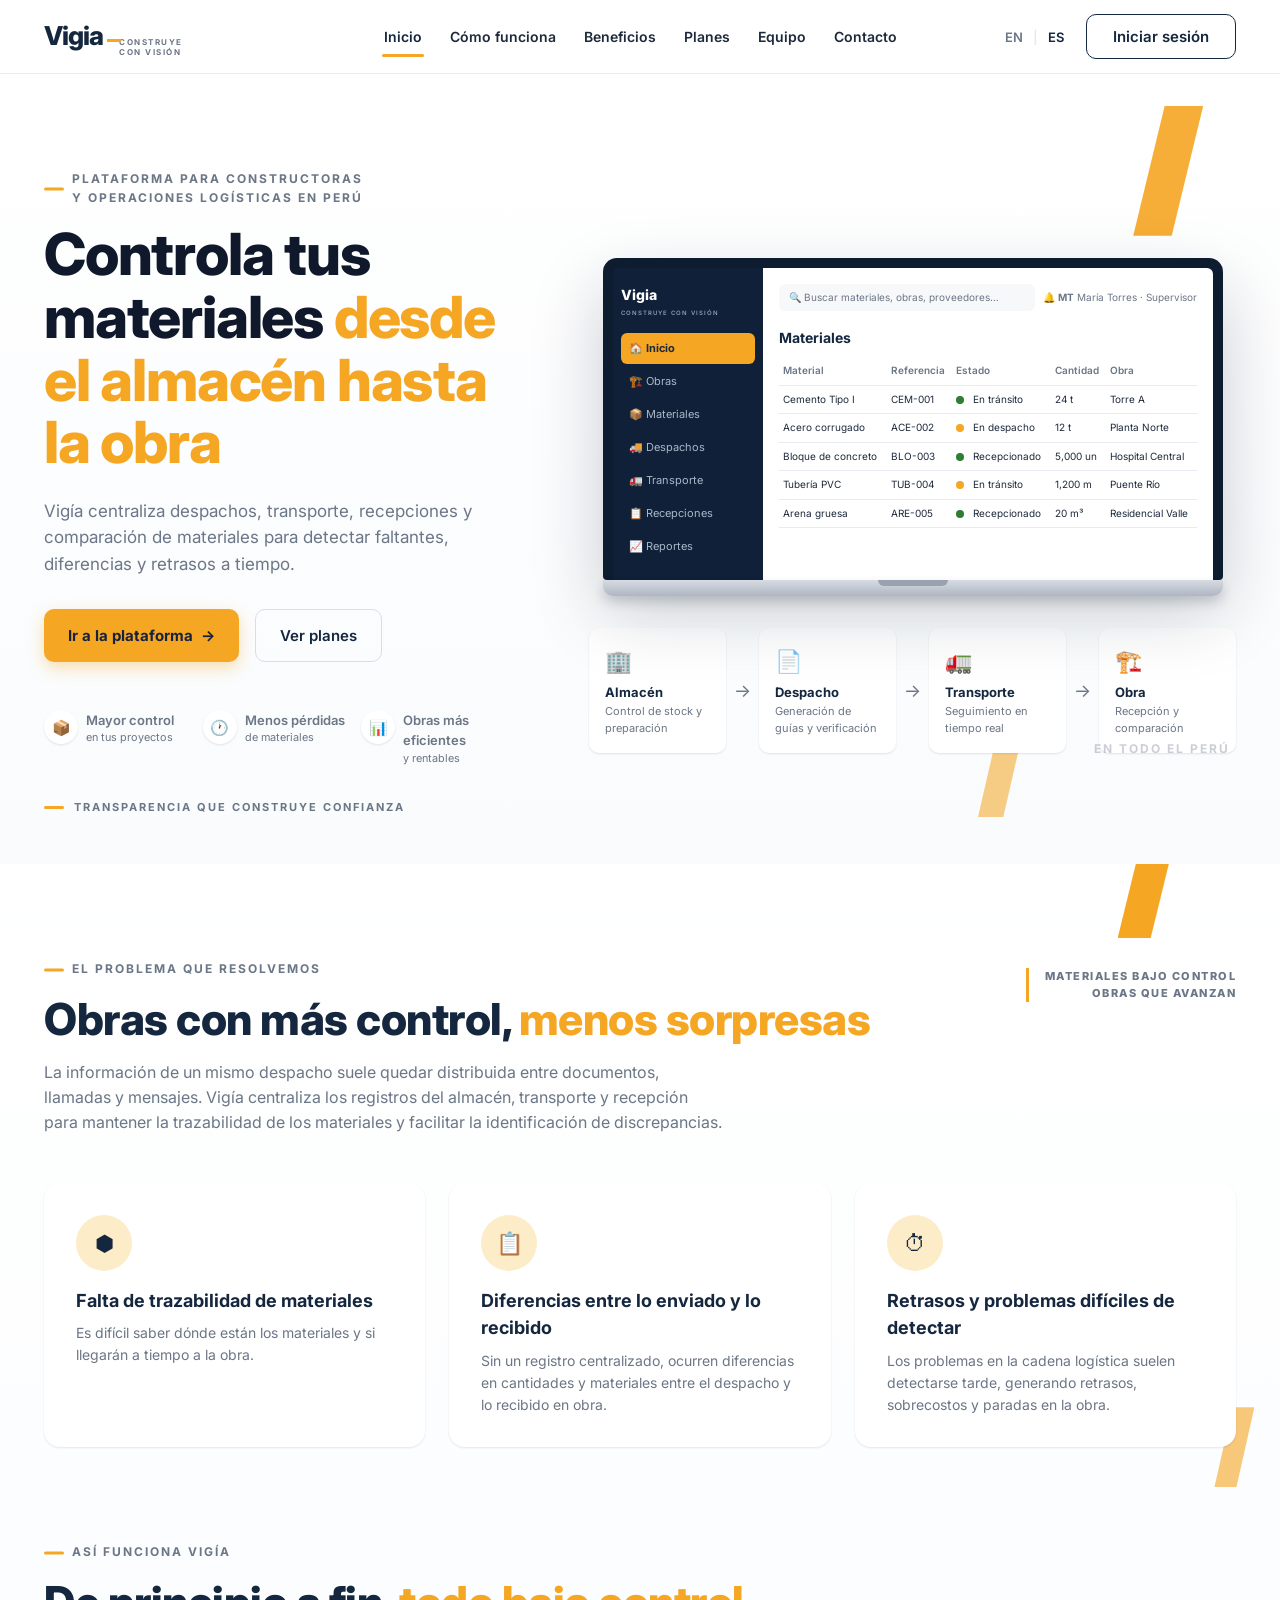
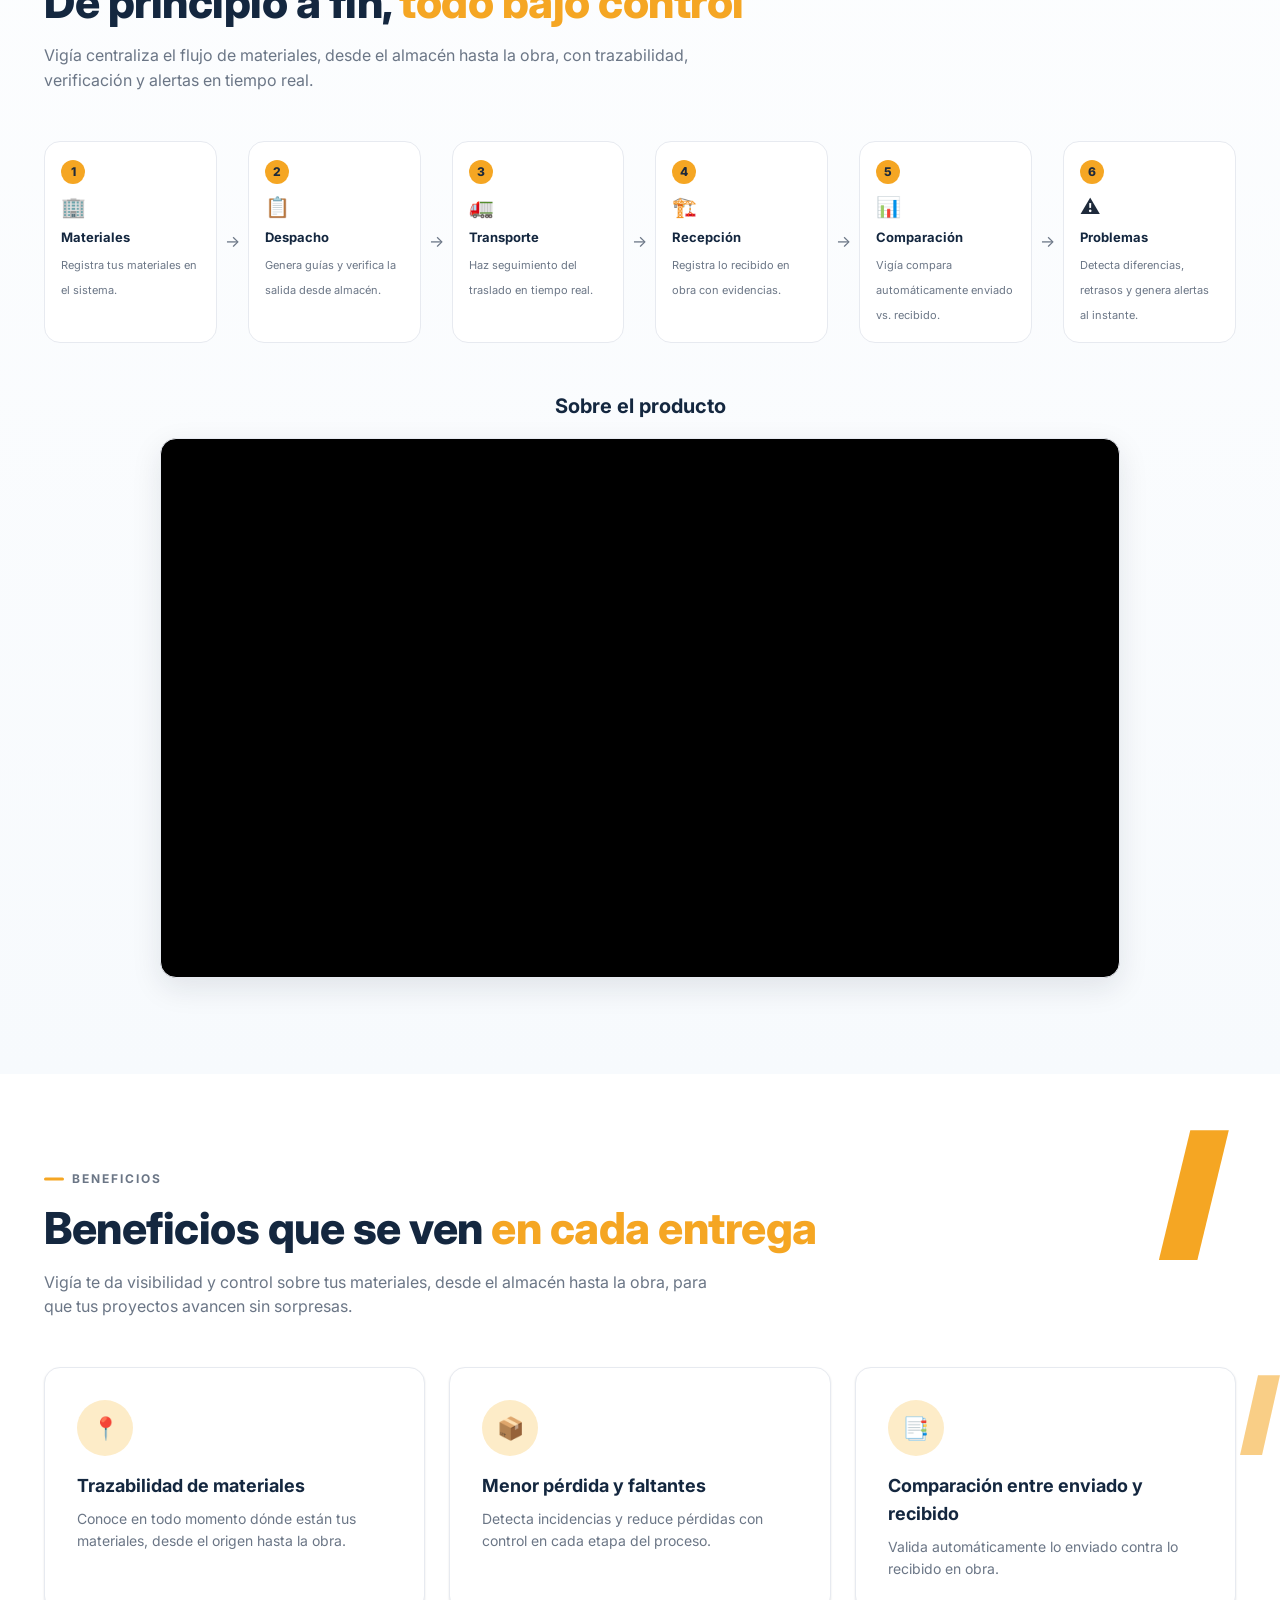
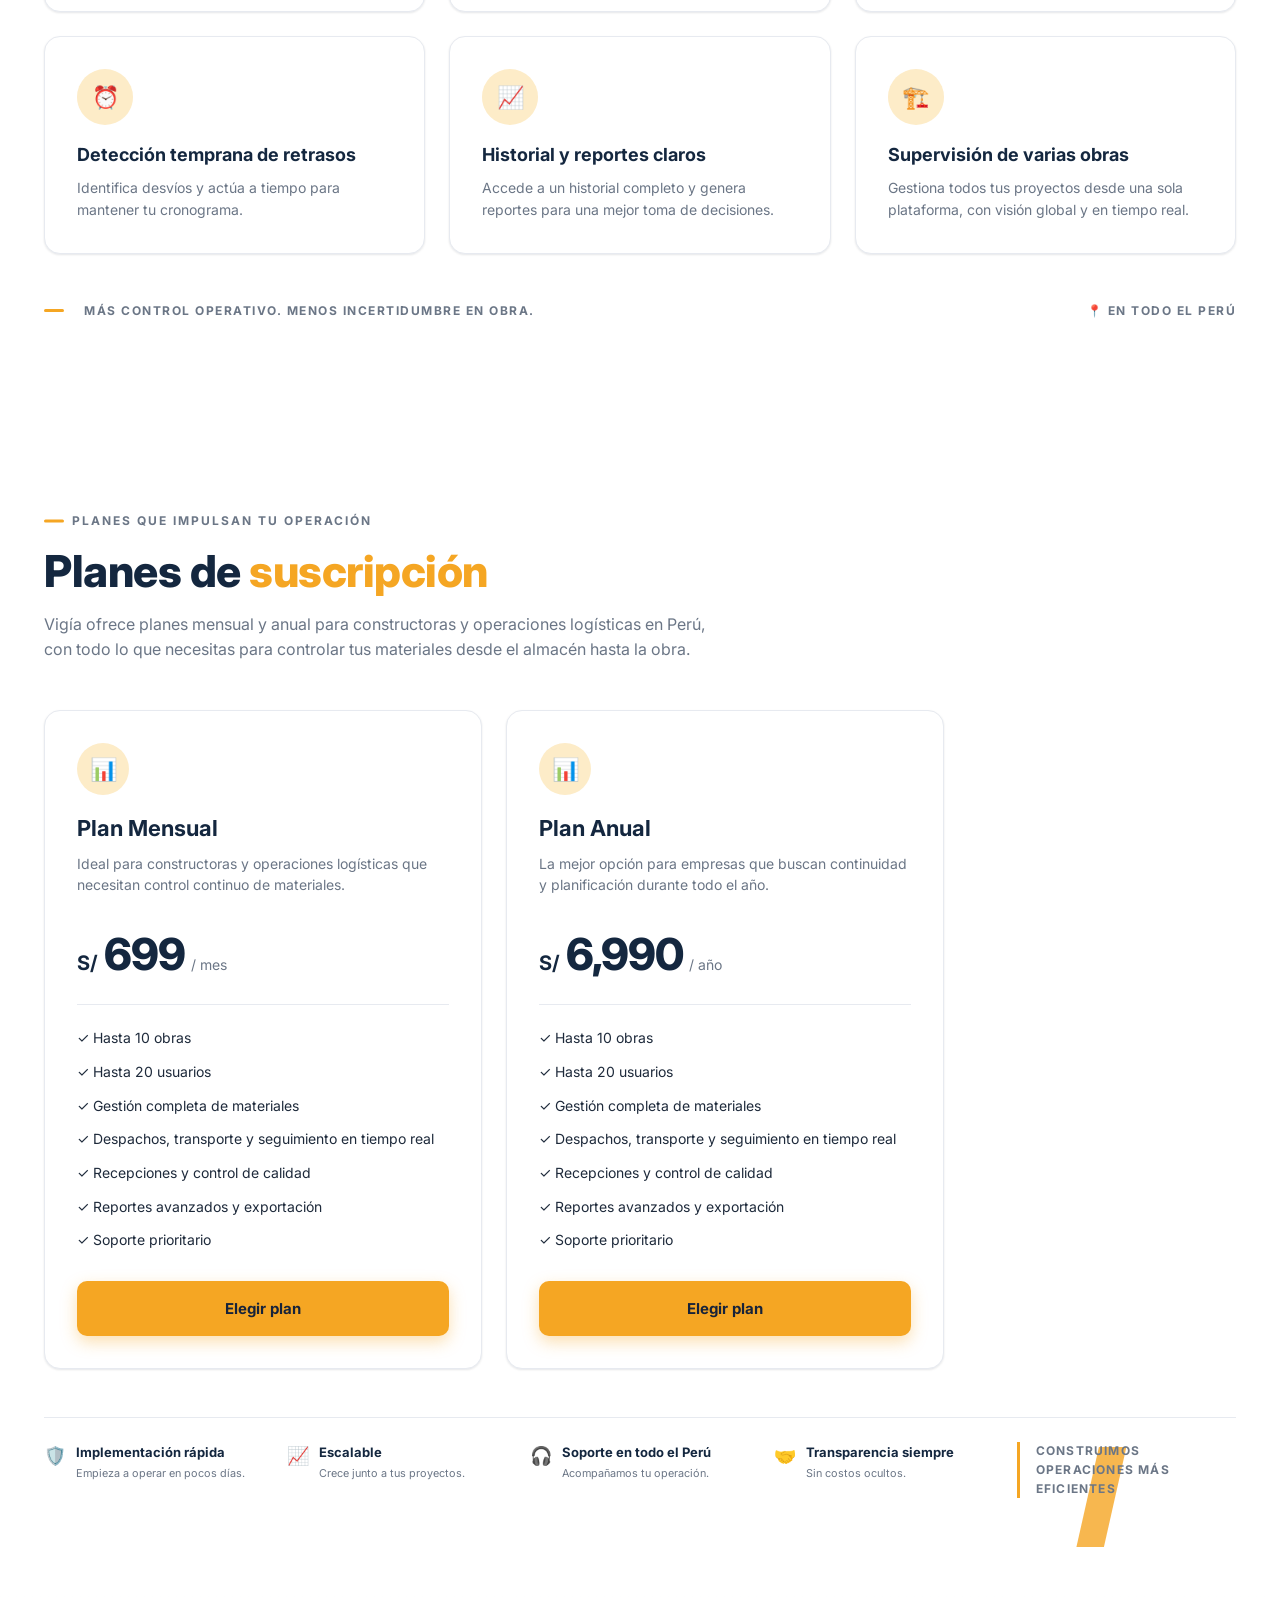
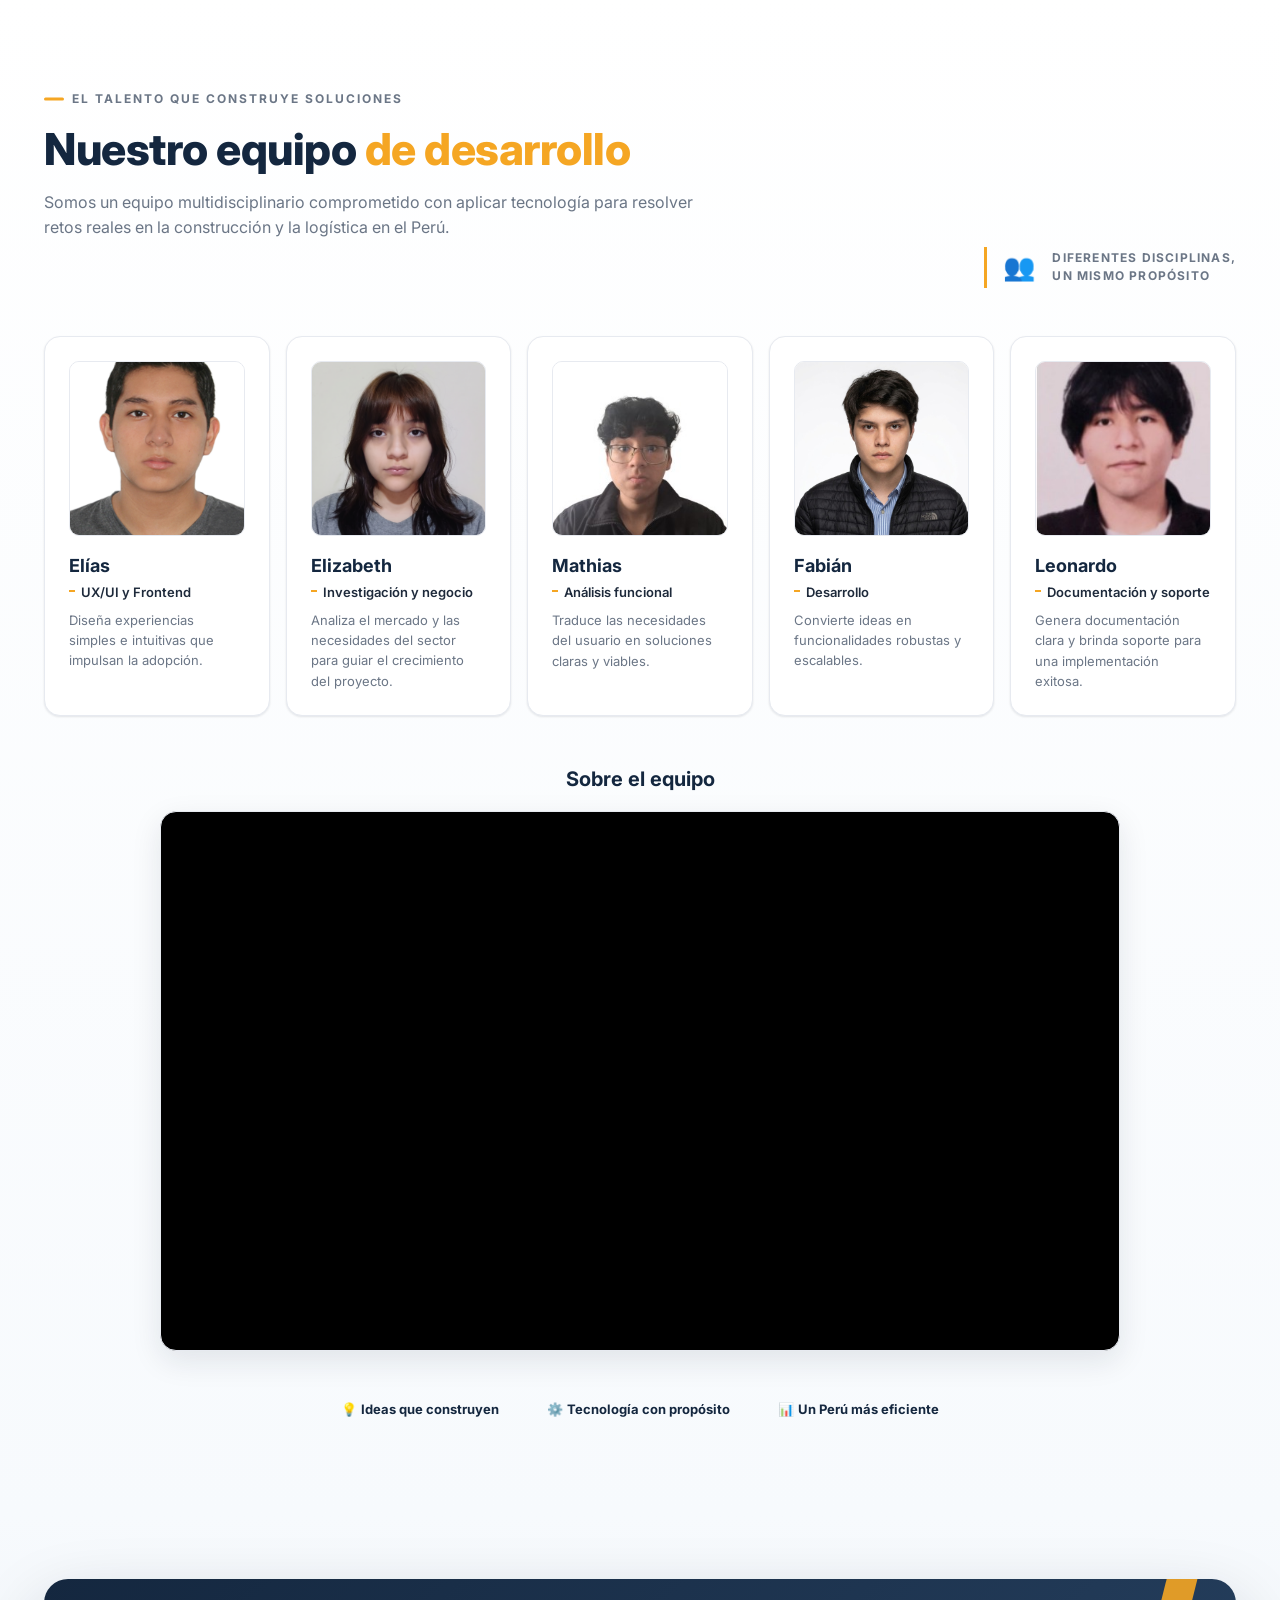
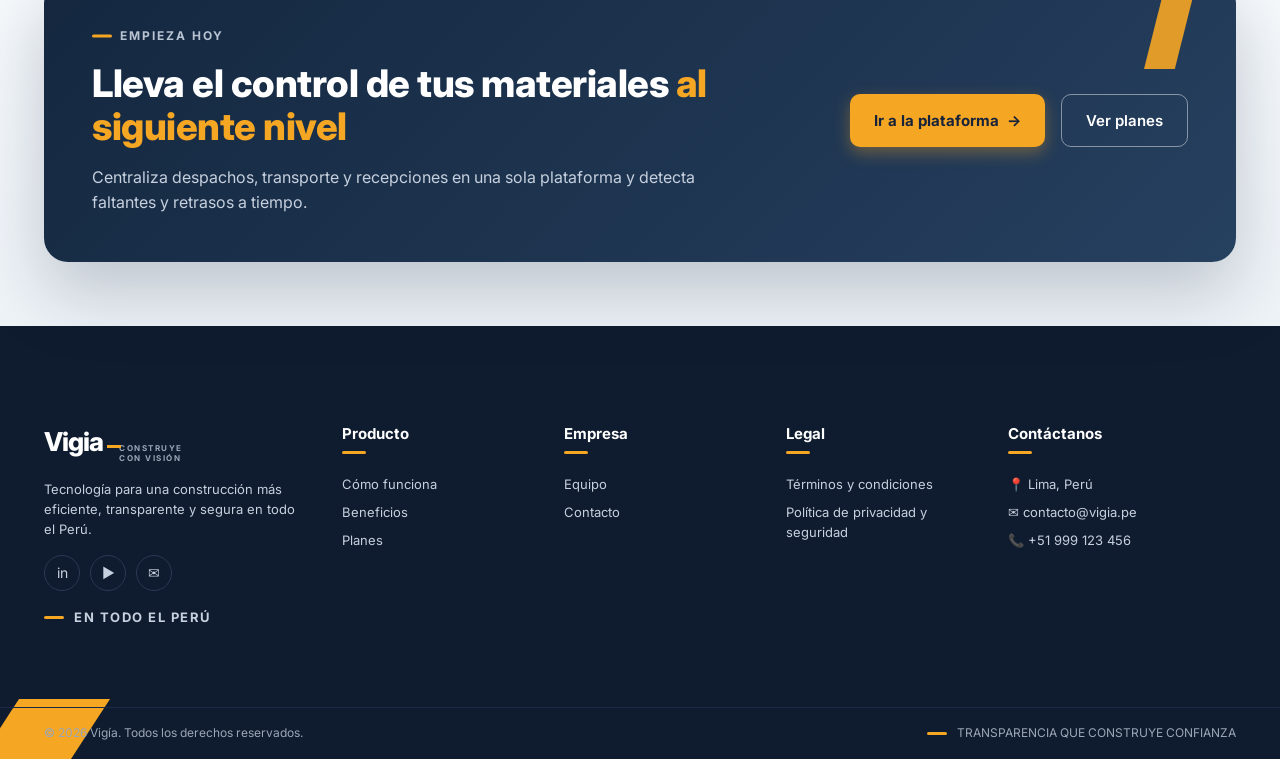
==== commit 8b17ad8f: "Merge branch 'main' into feature/landing-fixes # Please enter a commit message to explain why this m" ====
--- a/docs/index.html
+++ b/docs/index.html
@@ -1,6 +1,6 @@
 <!DOCTYPE html>
 <html lang="es">
-<head>
+<head> 
   <meta charset="UTF-8" />
   <meta name="viewport" content="width=device-width, initial-scale=1.0" />
   <title data-i18n="meta.title">Vigía | Trazabilidad de materiales de construcción</title>
@@ -352,6 +352,27 @@
     </div>
   </section>
 
+  <!-- ================= CALL TO ACTION ================= -->
+  <section class="cta-section" id="cta">
+    <div class="container">
+      <div class="cta-card">
+        <span class="deco deco-cta" aria-hidden="true"></span>
+        <div class="cta-copy">
+          <p class="eyebrow eyebrow-light" data-i18n="cta.eyebrow">EMPIEZA HOY</p>
+          <h2 class="cta-title" data-i18n="cta.title">Lleva el control de tus materiales <span class="accent">al siguiente nivel</span></h2>
+          <p class="cta-desc" data-i18n="cta.desc">
+            Centraliza despachos, transporte y recepciones en una sola plataforma y detecta
+            faltantes y retrasos a tiempo.
+          </p>
+        </div>
+        <div class="cta-actions">
+          <a href="https://vigia-frontend-8084.web.app" class="btn btn-primary" data-i18n="cta.primary">Ir a la plataforma <span class="arrow">→</span></a>
+          <a href="#planes" class="btn btn-ghost-light" data-i18n="cta.secondary">Ver planes</a>
+        </div>
+      </div>
+    </div>
+  </section>
+
   <!-- ================= FOOTER ================= -->
   <footer class="site-footer" id="contacto">
     <span class="deco deco-footer" aria-hidden="true"></span>
@@ -379,12 +400,8 @@
         <ul><li><a href="#equipo" data-i18n="nav.team">Equipo</a></li><li><a href="#contacto" data-i18n="nav.contact">Contacto</a></li></ul>
       </div>
       <div class="footer-col">
-        <h4 data-i18n="footer.support">Soporte</h4>
-        <ul><li><a href="#" data-i18n="footer.faq">Preguntas frecuentes</a></li><li><a href="#" data-i18n="footer.help">Ayuda</a></li></ul>
-      </div>
-      <div class="footer-col">
         <h4 data-i18n="footer.legal">Legal</h4>
-        <ul><li><a href="#" data-i18n="footer.terms">Términos y condiciones</a></li><li><a href="#" data-i18n="footer.privacy">Política de privacidad</a></li></ul>
+        <ul><li><a href="terminos.html" data-i18n="footer.terms">Términos y condiciones</a></li><li><a href="privacidad.html" data-i18n="footer.privacy">Política de privacidad y seguridad</a></li></ul>
       </div>
       <div class="footer-col">
         <h4 data-i18n="footer.contactUs">Contáctanos</h4>
--- a/docs/styles.css
+++ b/docs/styles.css
@@ -108,17 +108,21 @@
   backdrop-filter: saturate(180%) blur(10px);
   border-bottom: 1px solid var(--color-border);
 }
-.header-inner { display: flex; align-items: center; gap: var(--sp-4); padding-block: 14px; }
-.brand { display: flex; align-items: flex-end; gap: 10px; }
+/* Brand | nav | actions: the nav stays centered and the side columns stay
+   anchored, so switching language does not push the other items around. */
+.header-inner { display: grid; grid-template-columns: minmax(max-content, 1fr) auto minmax(max-content, 1fr); align-items: center; gap: var(--sp-4); padding-block: 14px; }
+.brand { display: flex; align-items: flex-end; gap: 10px; justify-self: start; }
 .brand-name { font-size: 26px; font-weight: 800; color: var(--color-primary); letter-spacing: -1px; position: relative; }
 .brand-name::after { content: ''; position: absolute; right: -18px; top: 55%; width: 14px; height: 3px; background: var(--color-accent); }
 .brand-tag { font-size: 8px; font-weight: 700; letter-spacing: 1.5px; color: var(--color-text-2); line-height: 1.25; padding-left: 6px; }
-.main-nav { display: flex; align-items: center; gap: var(--sp-4); margin-left: auto; }
-.nav-link { font-size: 14px; font-weight: 500; color: var(--color-text); padding: 6px 2px; position: relative; }
+.main-nav { display: flex; align-items: center; justify-content: center; gap: var(--sp-4); }
+/* Same weight in every state so the active link never changes the nav width. */
+.nav-link { font-size: 14px; font-weight: 600; color: var(--color-text); padding: 6px 2px; position: relative; white-space: nowrap; }
 .nav-link:hover { color: var(--color-primary); }
-.nav-link.active { color: var(--color-primary); font-weight: 700; }
+.nav-link.active { color: var(--color-primary); }
 .nav-link.active::after { content: ''; position: absolute; left: 0; right: 0; bottom: -4px; height: 3px; background: var(--color-accent); border-radius: 2px; }
-.header-actions { display: flex; align-items: center; gap: var(--sp-3); }
+.header-actions { display: flex; align-items: center; justify-content: flex-end; gap: var(--sp-3); justify-self: end; }
+.header-actions .btn-outline { min-width: 150px; }
 .lang-switch { display: flex; align-items: center; gap: 4px; font-size: 13px; font-weight: 600; }
 .lang-btn { color: var(--color-text-2); padding: 4px 6px; }
 .lang-btn.active { color: var(--color-primary); }
@@ -274,10 +278,44 @@
 .team-footer-strip b { color: var(--color-primary); }
 
 /* =========================================================
+   CALL TO ACTION
+   ========================================================= */
+.cta-section { background: linear-gradient(180deg, #F7FAFD 0%, #EEF3F8 100%); padding-block: var(--sp-7); }
+.cta-card { position: relative; overflow: hidden; display: flex; align-items: center; justify-content: space-between; gap: var(--sp-5); padding: var(--sp-6); border-radius: var(--radius-lg); background: linear-gradient(135deg, #14273F 0%, #26405F 100%); color: #fff; box-shadow: var(--shadow-3); }
+.deco-cta { top: -10px; right: 36px; width: 56px; height: 100px; opacity: .9; }
+.cta-copy { max-width: 640px; position: relative; z-index: 1; }
+.eyebrow-light { color: #B9C4D3; }
+.cta-title { font-size: clamp(26px, 3.4vw, 38px); font-weight: 800; line-height: 1.15; letter-spacing: -0.5px; margin-bottom: var(--sp-3); }
+.cta-title .accent { color: var(--color-accent); }
+.cta-desc { color: #C6D0DE; font-size: 16px; }
+.cta-actions { display: flex; gap: var(--sp-3); flex-wrap: wrap; position: relative; z-index: 1; }
+.btn-ghost-light { border: 1.5px solid rgba(255, 255, 255, .45); color: #fff; font-weight: 600; }
+.btn-ghost-light:hover { border-color: #fff; background: rgba(255, 255, 255, .08); }
+
+/* =========================================================
+   LEGAL PAGES (terms, privacy)
+   ========================================================= */
+.legal { background: linear-gradient(180deg, #FFFFFF 0%, #F7FAFD 100%); padding-block: var(--sp-7) var(--sp-8); }
+.legal-doc { max-width: 820px; }
+.legal-back { display: inline-flex; align-items: center; gap: 6px; font-size: 14px; font-weight: 600; color: var(--color-primary-2); margin-bottom: var(--sp-4); }
+.legal-back:hover { color: var(--color-primary); }
+.legal h1 { font-size: clamp(30px, 4.4vw, 44px); font-weight: 800; color: var(--color-primary); line-height: 1.12; letter-spacing: -0.5px; margin-bottom: var(--sp-2); }
+.legal-updated { color: var(--color-text-2); font-size: 13px; font-weight: 600; margin-bottom: var(--sp-5); }
+.legal-lead { font-size: 17px; color: var(--color-text); margin-bottom: var(--sp-5); }
+.legal h2 { font-size: 20px; color: var(--color-primary); margin: var(--sp-5) 0 var(--sp-2); padding-left: 14px; position: relative; }
+.legal h2::before { content: ''; position: absolute; left: 0; top: 50%; transform: translateY(-50%); width: 6px; height: 20px; background: var(--color-accent); border-radius: 2px; }
+.legal p, .legal li { color: var(--color-text); font-size: 15px; margin-bottom: var(--sp-2); }
+.legal ul { list-style: disc; padding-left: var(--sp-4); margin-bottom: var(--sp-3); }
+.legal a:not(.legal-back) { color: var(--color-primary-2); text-decoration: underline; }
+.legal-note { margin-top: var(--sp-5); padding: var(--sp-3) var(--sp-4); border-left: 3px solid var(--color-accent); background: var(--color-accent-soft); border-radius: 0 var(--radius-sm) var(--radius-sm) 0; font-size: 14px; }
+/* Each legal page carries both languages; the active one follows <html lang>. */
+html[lang="es"] [data-lang-block="en"], html[lang="en"] [data-lang-block="es"] { display: none; }
+
+/* =========================================================
    FOOTER
    ========================================================= */
 .site-footer { background: var(--color-dark-bg); color: #C6D0DE; padding-top: var(--sp-8); position: relative; overflow: hidden; }
-.footer-inner { display: grid; grid-template-columns: 1.4fr repeat(4, 1fr) 1.2fr; gap: var(--sp-5); padding-bottom: var(--sp-7); }
+.footer-inner { display: grid; grid-template-columns: 1.4fr repeat(3, 1fr) 1.2fr; gap: var(--sp-5); padding-bottom: var(--sp-7); }
 .footer-brand p { font-size: 13px; margin-block: var(--sp-3); max-width: 260px; }
 .brand-light .brand-name { color: #fff; }
 .brand-light .brand-name::after { background: var(--color-accent); }
@@ -309,12 +347,18 @@
   .deco { display: none; }
 }
 
+/* The centered nav needs ~1100px; below that it collapses into the menu. */
+@media (max-width: 1100px) {
+  .main-nav { display: none; position: absolute; top: 100%; left: 0; right: 0; background: #fff; border-top: 1px solid var(--color-border); padding: var(--sp-3); flex-direction: column; align-items: flex-start; justify-content: flex-start; gap: var(--sp-2); box-shadow: var(--shadow-2); }
+  .main-nav.open { display: flex; }
+  .header-inner { display: flex; }
+  .header-actions { margin-left: auto; }
+  .menu-toggle { display: inline-flex; }
+}
+
 @media (max-width: 720px) {
-  .main-nav { display: none; position: absolute; top: 100%; left: 0; right: 0; background: #fff; border-top: 1px solid var(--color-border); padding: var(--sp-3); flex-direction: column; align-items: flex-start; gap: var(--sp-2); box-shadow: var(--shadow-2); }
-  .main-nav.open { display: flex; }
-  .menu-toggle { display: inline-flex; }
   .lang-switch { display: none; }
-  .btn-outline { padding: 8px 12px; font-size: 13px; }
+  .btn-outline, .header-actions .btn-outline { padding: 8px 12px; font-size: 13px; min-width: 0; }
   .problem-head { flex-direction: column; }
   .side-tag { text-align: left; }
   .problem-cards, .benefit-grid { grid-template-columns: 1fr; }
@@ -324,6 +368,7 @@
   .plans-footer-strip { grid-template-columns: 1fr; }
   .footer-inner { grid-template-columns: 1fr; }
   .team-footer-strip { justify-content: flex-start; }
+  .cta-card { flex-direction: column; align-items: flex-start; padding: var(--sp-5); }
   .flow-cards { flex-direction: column; align-items: stretch; }
   .flow-cards > .arrow { transform: rotate(90deg); align-self: center; }
   .section { padding-block: var(--sp-7); }
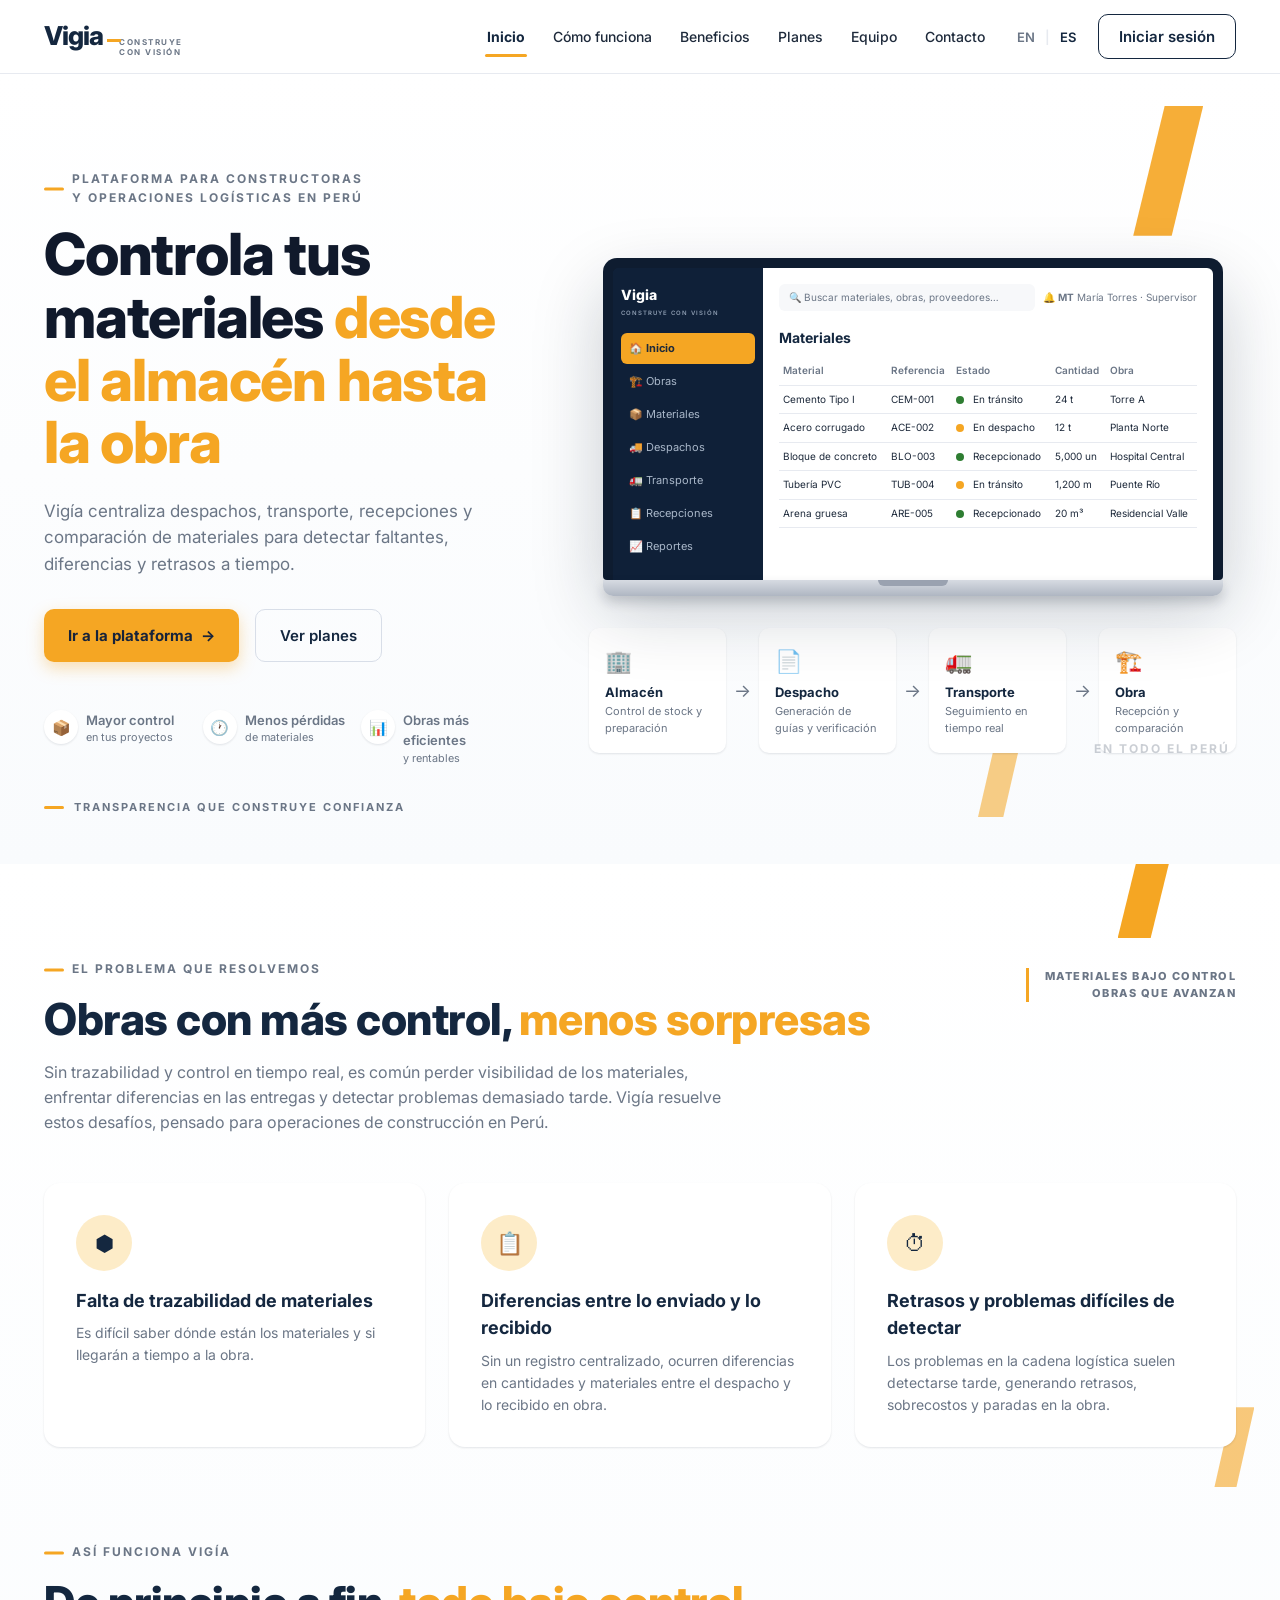
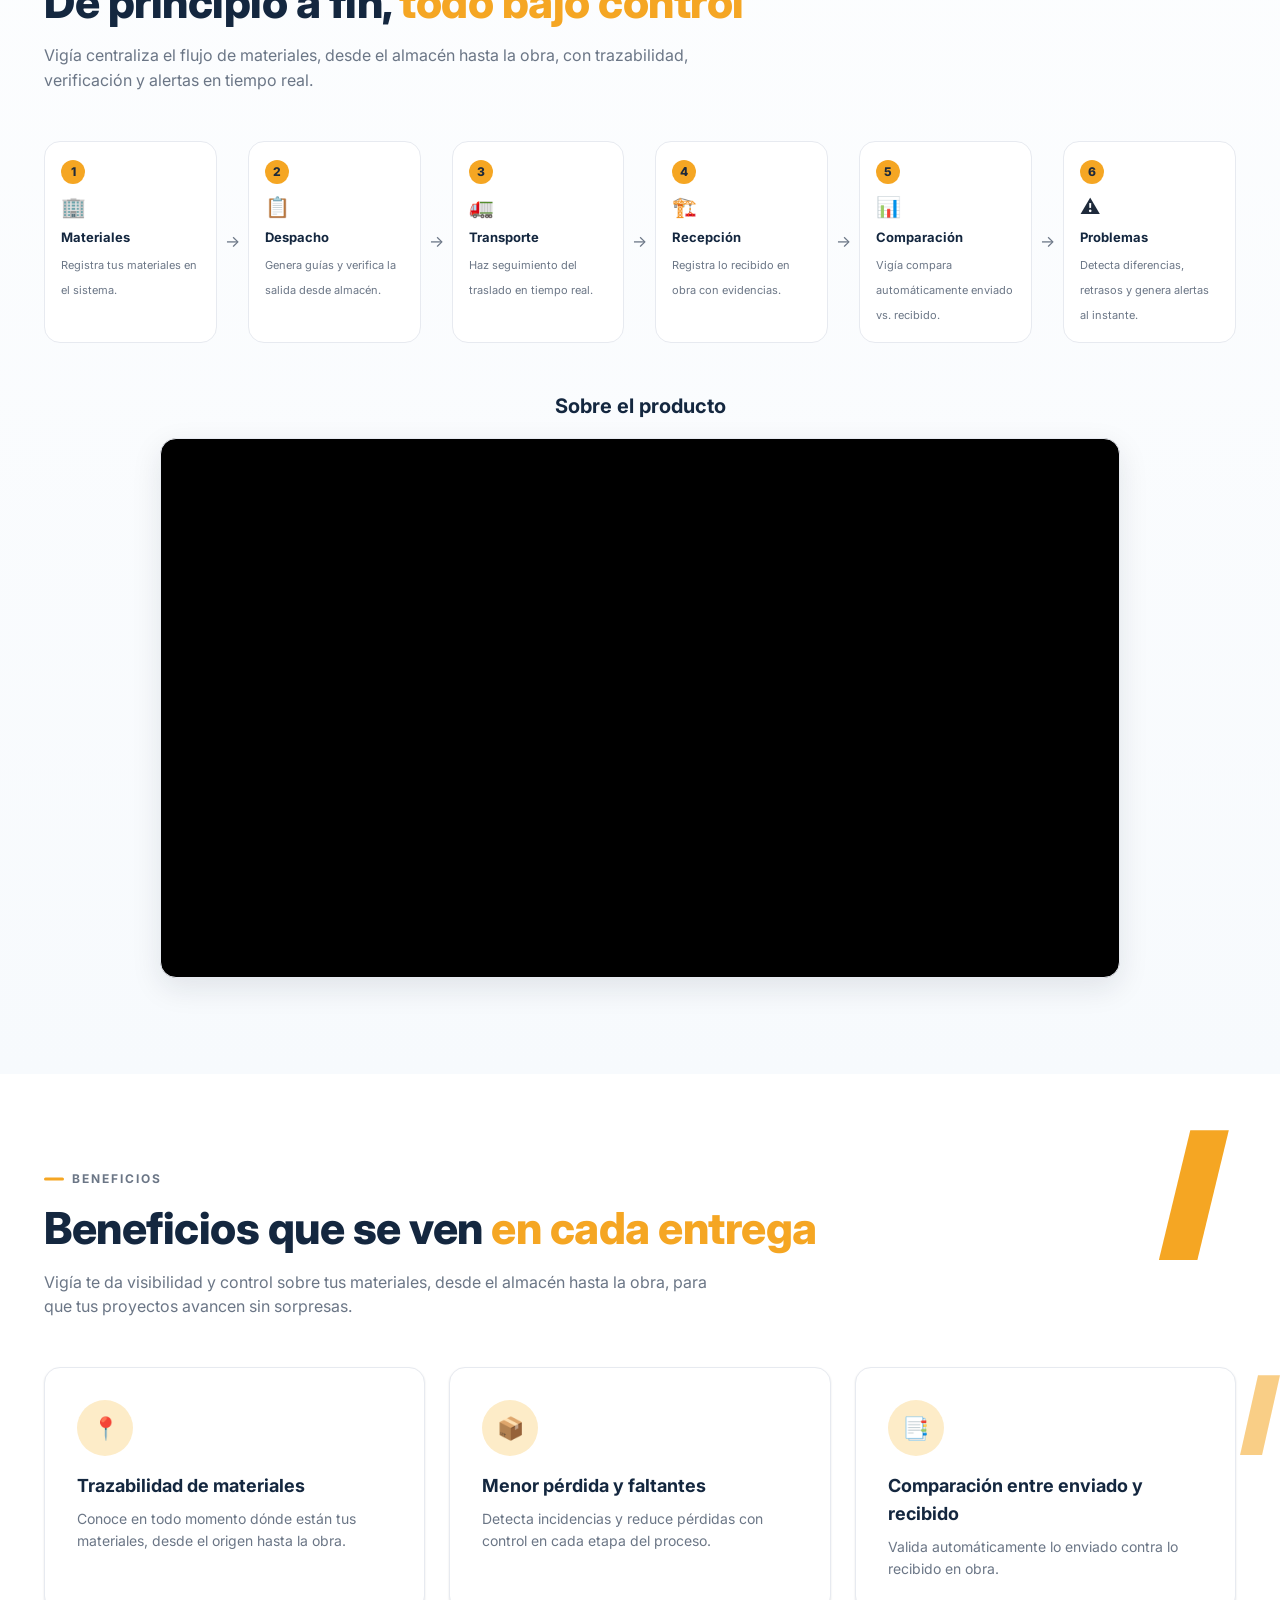
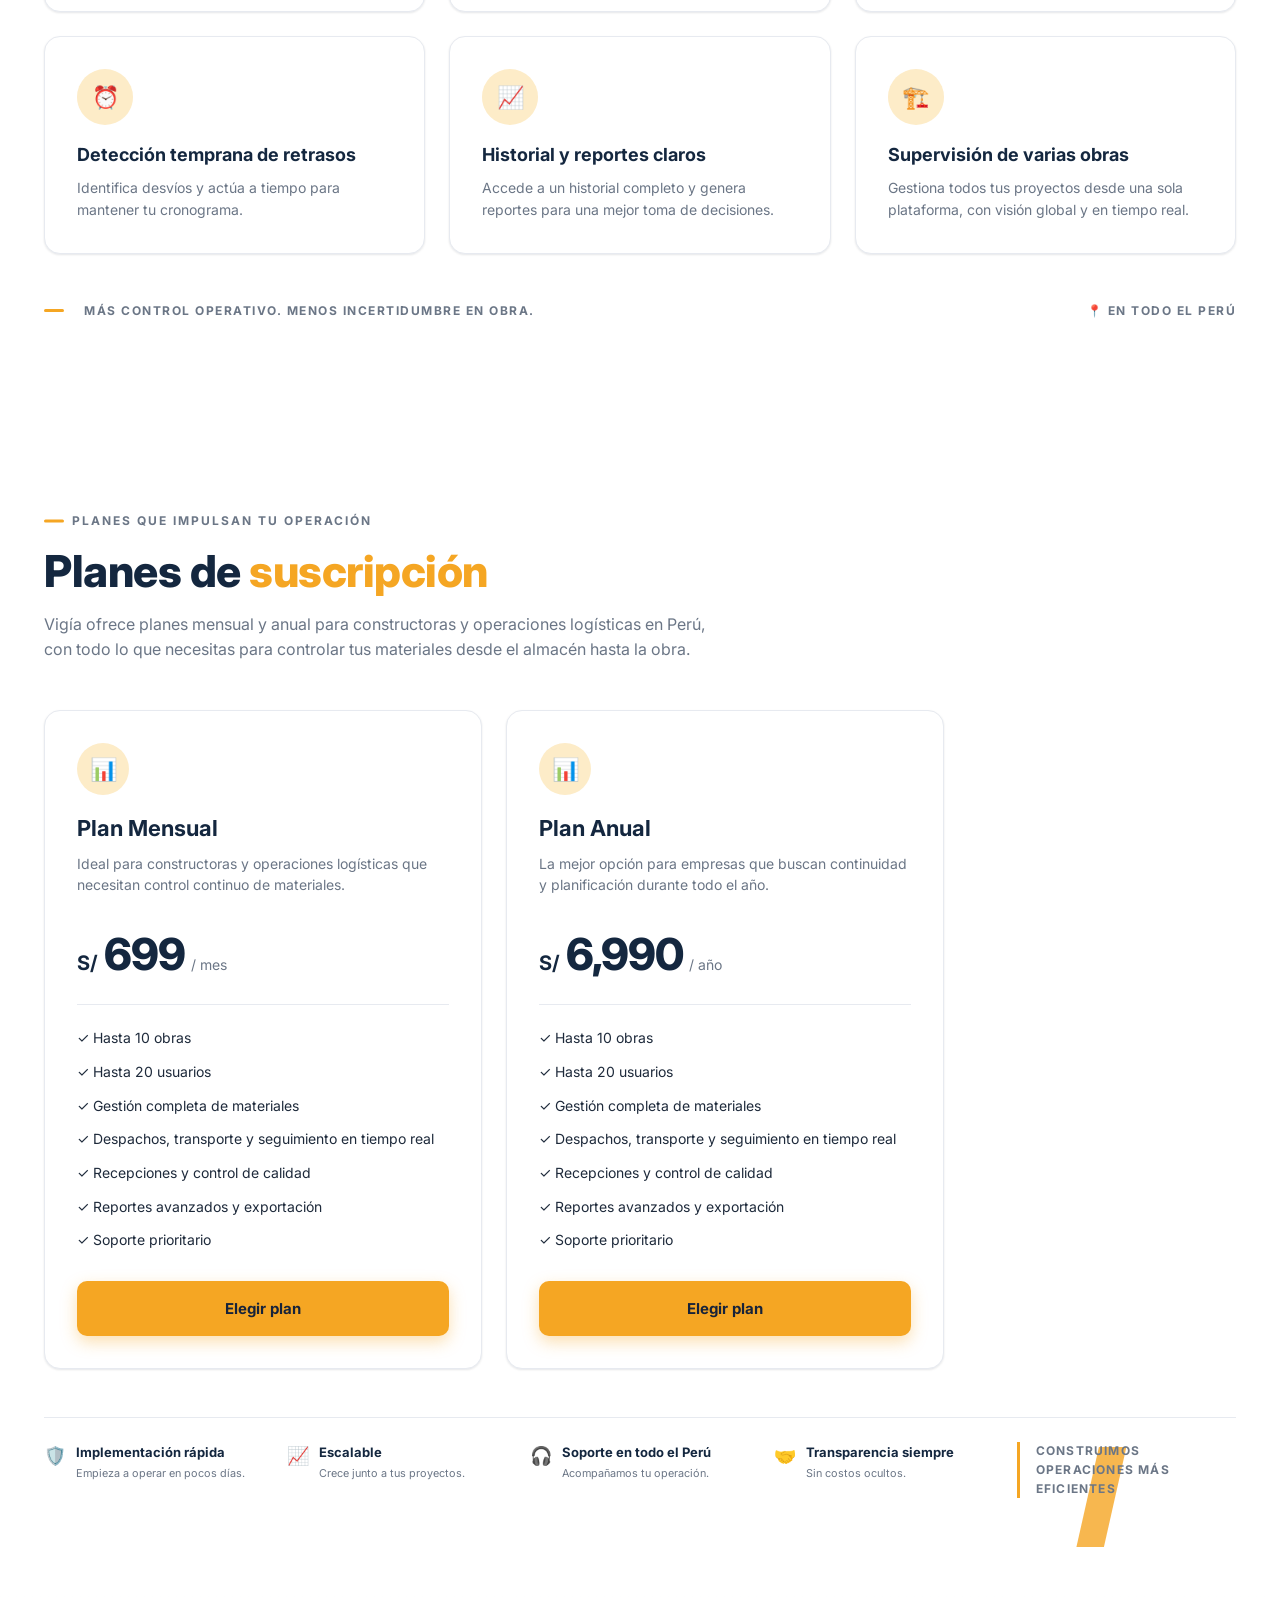
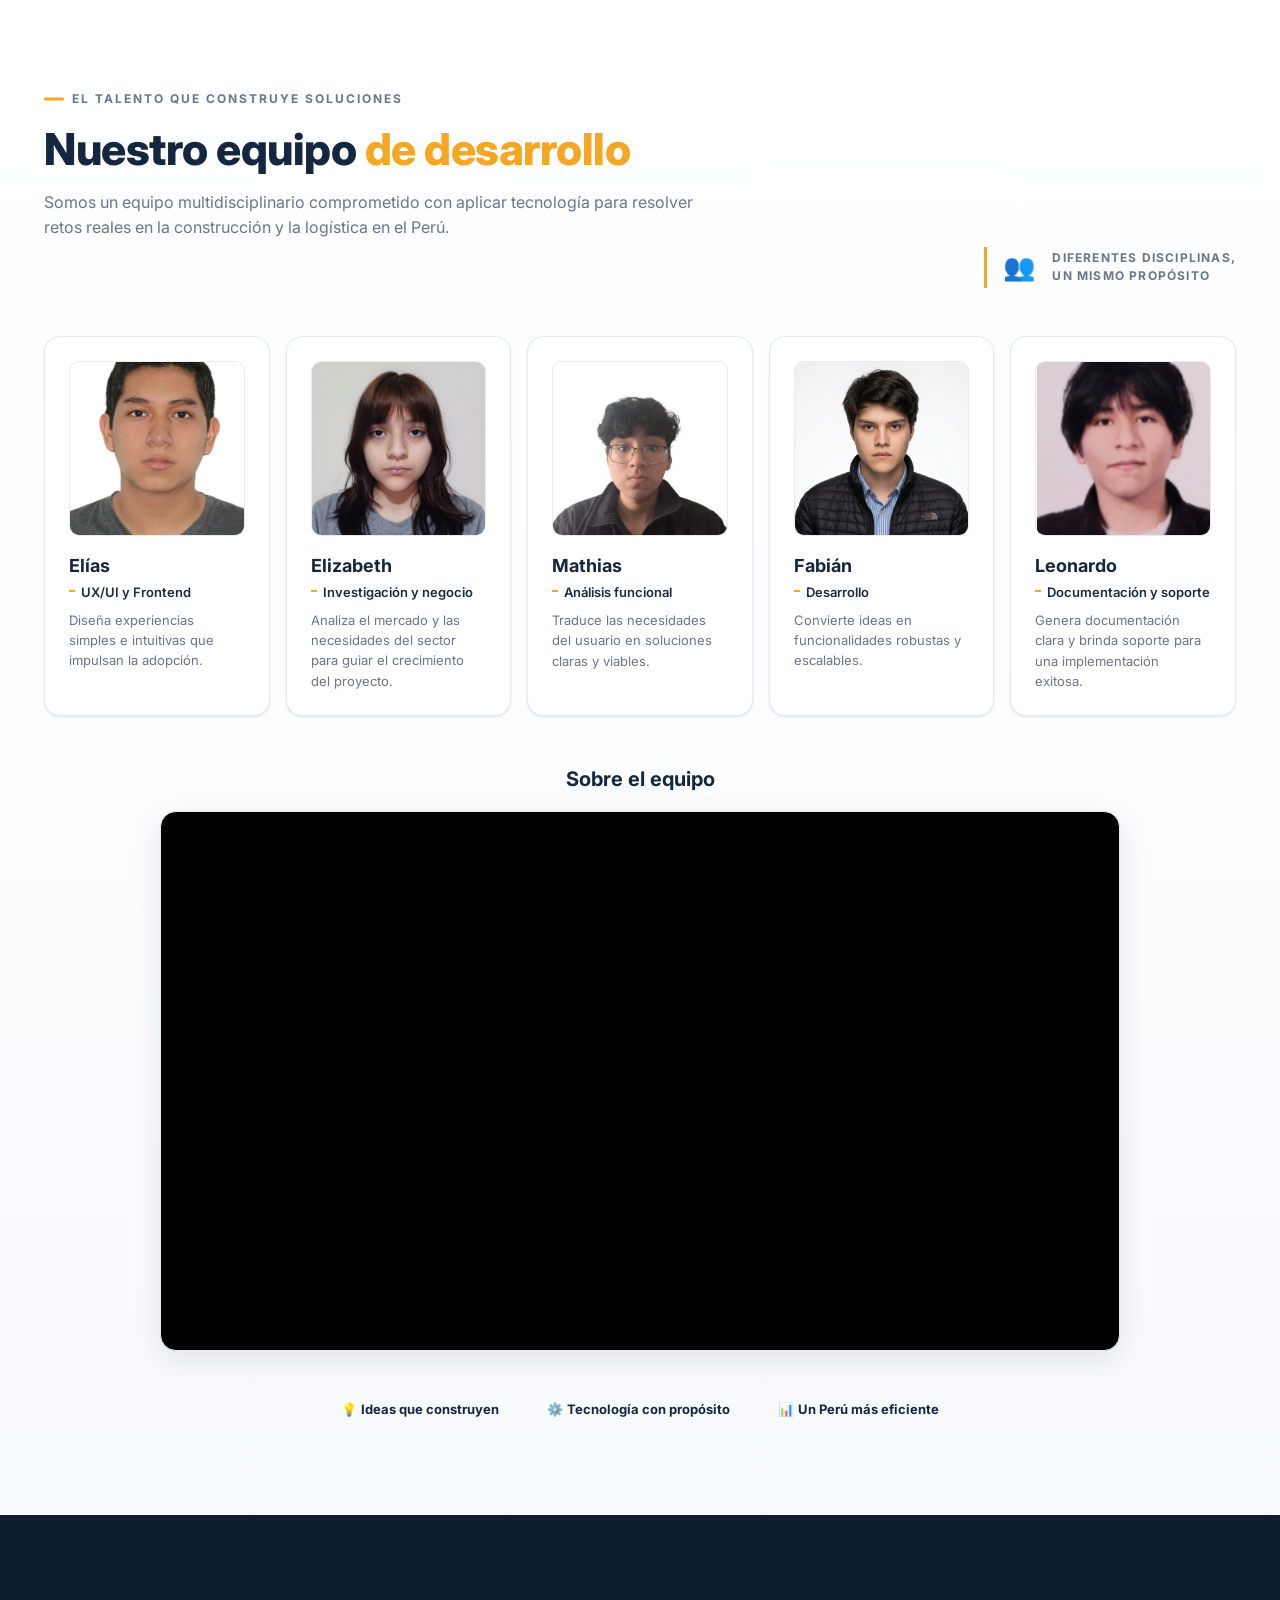
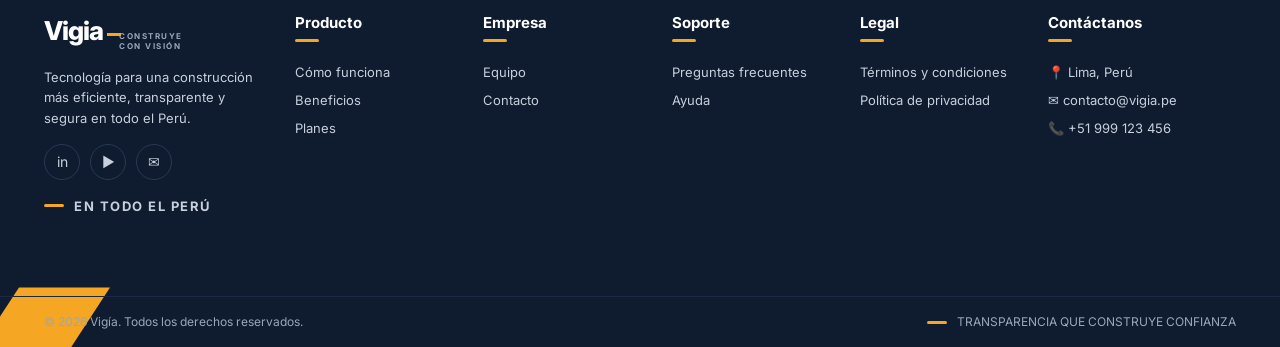
==== commit 0804d160: "feat(navigation): link legal pages in footer and update navigation" ====
--- a/docs/index.html
+++ b/docs/index.html
@@ -138,10 +138,10 @@
           <p class="eyebrow" data-i18n="problem.eyebrow">EL PROBLEMA QUE RESOLVEMOS</p>
           <h2 class="section-title" data-i18n="problem.title">Obras con más control, <span class="accent">menos sorpresas</span></h2>
           <p class="section-desc" data-i18n="problem.desc">
-            La información de un mismo despacho suele quedar distribuida entre documentos,
-            llamadas y mensajes. Vigía centraliza los registros del almacén, transporte y
-            recepción para mantener la trazabilidad de los materiales y facilitar la
-            identificación de discrepancias.
+            Sin trazabilidad y control en tiempo real, es común perder visibilidad
+            de los materiales, enfrentar diferencias en las entregas y detectar
+            problemas demasiado tarde. Vigía resuelve estos desafíos, pensado
+            para operaciones de construcción en Perú.
           </p>
         </div>
         <p class="side-tag" data-i18n="problem.sideTag">MATERIALES BAJO CONTROL<br />OBRAS QUE AVANZAN</p>
@@ -352,27 +352,6 @@
     </div>
   </section>
 
-  <!-- ================= CALL TO ACTION ================= -->
-  <section class="cta-section" id="cta">
-    <div class="container">
-      <div class="cta-card">
-        <span class="deco deco-cta" aria-hidden="true"></span>
-        <div class="cta-copy">
-          <p class="eyebrow eyebrow-light" data-i18n="cta.eyebrow">EMPIEZA HOY</p>
-          <h2 class="cta-title" data-i18n="cta.title">Lleva el control de tus materiales <span class="accent">al siguiente nivel</span></h2>
-          <p class="cta-desc" data-i18n="cta.desc">
-            Centraliza despachos, transporte y recepciones en una sola plataforma y detecta
-            faltantes y retrasos a tiempo.
-          </p>
-        </div>
-        <div class="cta-actions">
-          <a href="https://vigia-frontend-8084.web.app" class="btn btn-primary" data-i18n="cta.primary">Ir a la plataforma <span class="arrow">→</span></a>
-          <a href="#planes" class="btn btn-ghost-light" data-i18n="cta.secondary">Ver planes</a>
-        </div>
-      </div>
-    </div>
-  </section>
-
   <!-- ================= FOOTER ================= -->
   <footer class="site-footer" id="contacto">
     <span class="deco deco-footer" aria-hidden="true"></span>
@@ -400,8 +379,12 @@
         <ul><li><a href="#equipo" data-i18n="nav.team">Equipo</a></li><li><a href="#contacto" data-i18n="nav.contact">Contacto</a></li></ul>
       </div>
       <div class="footer-col">
+        <h4 data-i18n="footer.support">Soporte</h4>
+        <ul><li><a href="#" data-i18n="footer.faq">Preguntas frecuentes</a></li><li><a href="#" data-i18n="footer.help">Ayuda</a></li></ul>
+      </div>
+      <div class="footer-col">
         <h4 data-i18n="footer.legal">Legal</h4>
-        <ul><li><a href="terminos.html" data-i18n="footer.terms">Términos y condiciones</a></li><li><a href="privacidad.html" data-i18n="footer.privacy">Política de privacidad y seguridad</a></li></ul>
+        <ul><li><a href="terminos-y-condiciones.html" data-i18n="footer.terms">Términos y condiciones</a></li><li><a href="politica-de-privacidad.html" data-i18n="footer.privacy">Política de privacidad</a></li></ul>
       </div>
       <div class="footer-col">
         <h4 data-i18n="footer.contactUs">Contáctanos</h4>
--- a/docs/styles.css
+++ b/docs/styles.css
@@ -108,21 +108,17 @@
   backdrop-filter: saturate(180%) blur(10px);
   border-bottom: 1px solid var(--color-border);
 }
-/* Brand | nav | actions: the nav stays centered and the side columns stay
-   anchored, so switching language does not push the other items around. */
-.header-inner { display: grid; grid-template-columns: minmax(max-content, 1fr) auto minmax(max-content, 1fr); align-items: center; gap: var(--sp-4); padding-block: 14px; }
-.brand { display: flex; align-items: flex-end; gap: 10px; justify-self: start; }
+.header-inner { display: flex; align-items: center; gap: var(--sp-4); padding-block: 14px; }
+.brand { display: flex; align-items: flex-end; gap: 10px; }
 .brand-name { font-size: 26px; font-weight: 800; color: var(--color-primary); letter-spacing: -1px; position: relative; }
 .brand-name::after { content: ''; position: absolute; right: -18px; top: 55%; width: 14px; height: 3px; background: var(--color-accent); }
 .brand-tag { font-size: 8px; font-weight: 700; letter-spacing: 1.5px; color: var(--color-text-2); line-height: 1.25; padding-left: 6px; }
-.main-nav { display: flex; align-items: center; justify-content: center; gap: var(--sp-4); }
-/* Same weight in every state so the active link never changes the nav width. */
-.nav-link { font-size: 14px; font-weight: 600; color: var(--color-text); padding: 6px 2px; position: relative; white-space: nowrap; }
+.main-nav { display: flex; align-items: center; gap: var(--sp-4); margin-left: auto; }
+.nav-link { font-size: 14px; font-weight: 500; color: var(--color-text); padding: 6px 2px; position: relative; }
 .nav-link:hover { color: var(--color-primary); }
-.nav-link.active { color: var(--color-primary); }
+.nav-link.active { color: var(--color-primary); font-weight: 700; }
 .nav-link.active::after { content: ''; position: absolute; left: 0; right: 0; bottom: -4px; height: 3px; background: var(--color-accent); border-radius: 2px; }
-.header-actions { display: flex; align-items: center; justify-content: flex-end; gap: var(--sp-3); justify-self: end; }
-.header-actions .btn-outline { min-width: 150px; }
+.header-actions { display: flex; align-items: center; gap: var(--sp-3); }
 .lang-switch { display: flex; align-items: center; gap: 4px; font-size: 13px; font-weight: 600; }
 .lang-btn { color: var(--color-text-2); padding: 4px 6px; }
 .lang-btn.active { color: var(--color-primary); }
@@ -278,44 +274,10 @@
 .team-footer-strip b { color: var(--color-primary); }
 
 /* =========================================================
-   CALL TO ACTION
-   ========================================================= */
-.cta-section { background: linear-gradient(180deg, #F7FAFD 0%, #EEF3F8 100%); padding-block: var(--sp-7); }
-.cta-card { position: relative; overflow: hidden; display: flex; align-items: center; justify-content: space-between; gap: var(--sp-5); padding: var(--sp-6); border-radius: var(--radius-lg); background: linear-gradient(135deg, #14273F 0%, #26405F 100%); color: #fff; box-shadow: var(--shadow-3); }
-.deco-cta { top: -10px; right: 36px; width: 56px; height: 100px; opacity: .9; }
-.cta-copy { max-width: 640px; position: relative; z-index: 1; }
-.eyebrow-light { color: #B9C4D3; }
-.cta-title { font-size: clamp(26px, 3.4vw, 38px); font-weight: 800; line-height: 1.15; letter-spacing: -0.5px; margin-bottom: var(--sp-3); }
-.cta-title .accent { color: var(--color-accent); }
-.cta-desc { color: #C6D0DE; font-size: 16px; }
-.cta-actions { display: flex; gap: var(--sp-3); flex-wrap: wrap; position: relative; z-index: 1; }
-.btn-ghost-light { border: 1.5px solid rgba(255, 255, 255, .45); color: #fff; font-weight: 600; }
-.btn-ghost-light:hover { border-color: #fff; background: rgba(255, 255, 255, .08); }
-
-/* =========================================================
-   LEGAL PAGES (terms, privacy)
-   ========================================================= */
-.legal { background: linear-gradient(180deg, #FFFFFF 0%, #F7FAFD 100%); padding-block: var(--sp-7) var(--sp-8); }
-.legal-doc { max-width: 820px; }
-.legal-back { display: inline-flex; align-items: center; gap: 6px; font-size: 14px; font-weight: 600; color: var(--color-primary-2); margin-bottom: var(--sp-4); }
-.legal-back:hover { color: var(--color-primary); }
-.legal h1 { font-size: clamp(30px, 4.4vw, 44px); font-weight: 800; color: var(--color-primary); line-height: 1.12; letter-spacing: -0.5px; margin-bottom: var(--sp-2); }
-.legal-updated { color: var(--color-text-2); font-size: 13px; font-weight: 600; margin-bottom: var(--sp-5); }
-.legal-lead { font-size: 17px; color: var(--color-text); margin-bottom: var(--sp-5); }
-.legal h2 { font-size: 20px; color: var(--color-primary); margin: var(--sp-5) 0 var(--sp-2); padding-left: 14px; position: relative; }
-.legal h2::before { content: ''; position: absolute; left: 0; top: 50%; transform: translateY(-50%); width: 6px; height: 20px; background: var(--color-accent); border-radius: 2px; }
-.legal p, .legal li { color: var(--color-text); font-size: 15px; margin-bottom: var(--sp-2); }
-.legal ul { list-style: disc; padding-left: var(--sp-4); margin-bottom: var(--sp-3); }
-.legal a:not(.legal-back) { color: var(--color-primary-2); text-decoration: underline; }
-.legal-note { margin-top: var(--sp-5); padding: var(--sp-3) var(--sp-4); border-left: 3px solid var(--color-accent); background: var(--color-accent-soft); border-radius: 0 var(--radius-sm) var(--radius-sm) 0; font-size: 14px; }
-/* Each legal page carries both languages; the active one follows <html lang>. */
-html[lang="es"] [data-lang-block="en"], html[lang="en"] [data-lang-block="es"] { display: none; }
-
-/* =========================================================
    FOOTER
    ========================================================= */
 .site-footer { background: var(--color-dark-bg); color: #C6D0DE; padding-top: var(--sp-8); position: relative; overflow: hidden; }
-.footer-inner { display: grid; grid-template-columns: 1.4fr repeat(3, 1fr) 1.2fr; gap: var(--sp-5); padding-bottom: var(--sp-7); }
+.footer-inner { display: grid; grid-template-columns: 1.4fr repeat(4, 1fr) 1.2fr; gap: var(--sp-5); padding-bottom: var(--sp-7); }
 .footer-brand p { font-size: 13px; margin-block: var(--sp-3); max-width: 260px; }
 .brand-light .brand-name { color: #fff; }
 .brand-light .brand-name::after { background: var(--color-accent); }
@@ -347,18 +309,12 @@
   .deco { display: none; }
 }
 
-/* The centered nav needs ~1100px; below that it collapses into the menu. */
-@media (max-width: 1100px) {
-  .main-nav { display: none; position: absolute; top: 100%; left: 0; right: 0; background: #fff; border-top: 1px solid var(--color-border); padding: var(--sp-3); flex-direction: column; align-items: flex-start; justify-content: flex-start; gap: var(--sp-2); box-shadow: var(--shadow-2); }
+@media (max-width: 720px) {
+  .main-nav { display: none; position: absolute; top: 100%; left: 0; right: 0; background: #fff; border-top: 1px solid var(--color-border); padding: var(--sp-3); flex-direction: column; align-items: flex-start; gap: var(--sp-2); box-shadow: var(--shadow-2); }
   .main-nav.open { display: flex; }
-  .header-inner { display: flex; }
-  .header-actions { margin-left: auto; }
   .menu-toggle { display: inline-flex; }
-}
-
-@media (max-width: 720px) {
   .lang-switch { display: none; }
-  .btn-outline, .header-actions .btn-outline { padding: 8px 12px; font-size: 13px; min-width: 0; }
+  .btn-outline { padding: 8px 12px; font-size: 13px; }
   .problem-head { flex-direction: column; }
   .side-tag { text-align: left; }
   .problem-cards, .benefit-grid { grid-template-columns: 1fr; }
@@ -368,8 +324,356 @@
   .plans-footer-strip { grid-template-columns: 1fr; }
   .footer-inner { grid-template-columns: 1fr; }
   .team-footer-strip { justify-content: flex-start; }
-  .cta-card { flex-direction: column; align-items: flex-start; padding: var(--sp-5); }
   .flow-cards { flex-direction: column; align-items: stretch; }
   .flow-cards > .arrow { transform: rotate(90deg); align-self: center; }
   .section { padding-block: var(--sp-7); }
 }
+
+
+/* =========================================================
+   Legal Pages (Términos y Privacidad)
+   ========================================================= */
+.legal-main {
+  background: var(--color-bg);
+  padding-block: var(--sp-6) var(--sp-8);
+}
+.legal-breadcrumb-bar {
+  display: flex;
+  align-items: center;
+  justify-content: space-between;
+  flex-wrap: wrap;
+  gap: var(--sp-3);
+  margin-bottom: var(--sp-4);
+  font-size: 14px;
+  color: var(--color-text-2);
+}
+.legal-breadcrumb {
+  display: flex;
+  align-items: center;
+  gap: 8px;
+}
+.legal-breadcrumb a {
+  color: var(--color-primary-2);
+  font-weight: 500;
+}
+.legal-breadcrumb a:hover {
+  color: var(--color-accent);
+  text-decoration: underline;
+}
+.btn-print {
+  display: inline-flex;
+  align-items: center;
+  gap: 8px;
+  padding: 8px 16px;
+  background: var(--color-surface);
+  border: 1px solid var(--color-border);
+  border-radius: var(--radius-sm);
+  font-size: 13px;
+  font-weight: 600;
+  color: var(--color-text);
+  box-shadow: var(--shadow-1);
+  transition: all 0.15s ease;
+}
+.btn-print:hover {
+  background: #EFF3F8;
+  border-color: var(--color-primary-2);
+}
+.legal-header-card {
+  background: var(--color-surface);
+  border: 1px solid var(--color-border);
+  border-left: 6px solid var(--color-primary);
+  border-radius: var(--radius-md);
+  padding: var(--sp-5);
+  box-shadow: var(--shadow-1);
+  margin-bottom: var(--sp-5);
+}
+.legal-header-card.privacy-border {
+  border-left-color: var(--color-success);
+}
+.legal-badges {
+  display: flex;
+  flex-wrap: wrap;
+  gap: var(--sp-2);
+  margin-bottom: var(--sp-3);
+}
+.legal-badge {
+  display: inline-block;
+  padding: 4px 10px;
+  border-radius: 999px;
+  font-size: 11px;
+  font-weight: 700;
+  letter-spacing: 0.3px;
+  text-transform: uppercase;
+}
+.badge-blue { background: #E6F0FA; color: #1B3A5C; }
+.badge-amber { background: var(--color-accent-soft); color: #8C5300; }
+.badge-green { background: #E8F5E9; color: #1B5E20; }
+.badge-gray { background: #ECEFF1; color: #455A64; }
+.legal-title {
+  font-size: clamp(24px, 3.5vw, 36px);
+  font-weight: 800;
+  color: var(--color-primary);
+  line-height: 1.2;
+  margin-bottom: var(--sp-2);
+}
+.legal-subtitle {
+  color: var(--color-text-2);
+  font-size: 15px;
+  line-height: 1.5;
+  margin-bottom: var(--sp-3);
+}
+.legal-meta {
+  display: flex;
+  align-items: center;
+  gap: var(--sp-3);
+  font-size: 13px;
+  color: var(--color-text-2);
+}
+/* Quick TOC */
+.legal-toc {
+  background: var(--color-surface);
+  border: 1px solid var(--color-border);
+  border-radius: var(--radius-md);
+  padding: var(--sp-4);
+  box-shadow: var(--shadow-1);
+  margin-bottom: var(--sp-6);
+}
+.legal-toc-title {
+  font-size: 13px;
+  font-weight: 700;
+  color: var(--color-primary);
+  text-transform: uppercase;
+  letter-spacing: 0.5px;
+  margin-bottom: var(--sp-3);
+  display: flex;
+  align-items: center;
+  gap: 8px;
+}
+.legal-toc-grid {
+  display: grid;
+  grid-template-columns: repeat(auto-fill, minmax(240px, 1fr));
+  gap: var(--sp-2);
+}
+.toc-link {
+  display: flex;
+  align-items: center;
+  gap: 10px;
+  padding: 8px 12px;
+  background: var(--color-bg);
+  border: 1px solid var(--color-border);
+  border-radius: var(--radius-sm);
+  font-size: 13px;
+  font-weight: 600;
+  color: var(--color-text);
+  transition: all 0.15s ease;
+}
+.toc-link:hover {
+  background: #EFF3F8;
+  border-color: var(--color-primary-2);
+  color: var(--color-primary);
+  transform: translateY(-1px);
+}
+.toc-num {
+  font-size: 11px;
+  font-weight: 800;
+  color: var(--color-primary-2);
+  background: #DDE7F2;
+  padding: 2px 6px;
+  border-radius: 4px;
+}
+/* Section cards */
+.legal-content {
+  display: flex;
+  flex-direction: column;
+  gap: var(--sp-5);
+}
+.legal-section-card {
+  background: var(--color-surface);
+  border: 1px solid var(--color-border);
+  border-radius: var(--radius-md);
+  padding: var(--sp-5);
+  box-shadow: var(--shadow-1);
+}
+.legal-section-card h2 {
+  font-size: 20px;
+  font-weight: 700;
+  color: var(--color-primary);
+  margin-bottom: var(--sp-3);
+  display: flex;
+  align-items: center;
+  gap: 12px;
+}
+.sec-badge {
+  font-size: 13px;
+  font-weight: 800;
+  color: #fff;
+  background: var(--color-primary);
+  padding: 3px 10px;
+  border-radius: 6px;
+}
+.sec-badge.green { background: var(--color-success); }
+.sec-badge.amber { background: var(--color-accent); color: #17233A; }
+.legal-section-card p {
+  color: var(--color-text);
+  font-size: 14px;
+  line-height: 1.65;
+  margin-bottom: var(--sp-3);
+}
+.legal-section-card p:last-child {
+  margin-bottom: 0;
+}
+/* Ethics Cards */
+.ethics-grid {
+  display: grid;
+  grid-template-columns: repeat(auto-fit, minmax(300px, 1fr));
+  gap: var(--sp-4);
+  margin-top: var(--sp-4);
+}
+.ethics-box {
+  background: #FAFBFD;
+  border: 1px solid var(--color-border);
+  border-radius: var(--radius-sm);
+  padding: var(--sp-4);
+}
+.ethics-box.acm { border-top: 4px solid var(--color-primary); }
+.ethics-box.cip { border-top: 4px solid var(--color-success); }
+.ethics-box-title {
+  font-size: 15px;
+  font-weight: 700;
+  color: var(--color-primary);
+  margin-bottom: var(--sp-2);
+}
+.ethics-box-desc {
+  font-size: 13px;
+  color: var(--color-text-2);
+  margin-bottom: var(--sp-3);
+  line-height: 1.45;
+}
+.ethics-list {
+  padding-left: 18px;
+  list-style: disc;
+  font-size: 13px;
+  line-height: 1.6;
+  color: var(--color-text);
+}
+.ethics-list li { margin-bottom: 8px; }
+/* Roles Grid */
+.roles-cards-grid {
+  display: grid;
+  grid-template-columns: repeat(auto-fit, minmax(260px, 1fr));
+  gap: var(--sp-3);
+  margin-top: var(--sp-3);
+}
+.role-box {
+  background: #FAFBFD;
+  border: 1px solid var(--color-border);
+  border-radius: var(--radius-sm);
+  padding: var(--sp-3);
+}
+.role-box-title {
+  font-size: 14px;
+  font-weight: 700;
+  color: var(--color-primary);
+  margin-bottom: 6px;
+}
+.role-box p {
+  font-size: 13px;
+  color: var(--color-text-2);
+  margin: 0;
+  line-height: 1.45;
+}
+/* Callouts */
+.callout {
+  display: flex;
+  align-items: flex-start;
+  gap: 12px;
+  padding: var(--sp-3) var(--sp-4);
+  border-radius: var(--radius-sm);
+  font-size: 13px;
+  line-height: 1.5;
+  margin-top: var(--sp-3);
+}
+.callout-info {
+  background: #EBF3FA;
+  border-left: 4px solid var(--color-primary-2);
+  color: #123253;
+}
+.callout-warning {
+  background: #FDF2E9;
+  border-left: 4px solid var(--color-accent-2);
+  color: #6E3303;
+}
+.callout-success {
+  background: #E8F5E9;
+  border-left: 4px solid var(--color-success);
+  color: #104314;
+}
+/* ARCO Grid */
+.arco-grid {
+  display: grid;
+  grid-template-columns: repeat(auto-fit, minmax(200px, 1fr));
+  gap: var(--sp-3);
+  margin-top: var(--sp-4);
+}
+.arco-card {
+  background: #FAFBFD;
+  border: 1px solid var(--color-border);
+  border-radius: var(--radius-sm);
+  padding: var(--sp-3);
+  text-align: center;
+}
+.arco-letter {
+  font-size: 26px;
+  font-weight: 900;
+  color: var(--color-primary);
+  margin-bottom: 4px;
+}
+.arco-name {
+  font-size: 14px;
+  font-weight: 700;
+  color: var(--color-text);
+  margin-bottom: 4px;
+}
+.arco-desc {
+  font-size: 12px;
+  color: var(--color-text-2);
+  line-height: 1.4;
+}
+/* CTA Footer Card */
+.legal-cta-card {
+  background: var(--color-surface);
+  border: 1px solid var(--color-border);
+  border-radius: var(--radius-md);
+  padding: var(--sp-5);
+  box-shadow: var(--shadow-1);
+  display: flex;
+  align-items: center;
+  justify-content: space-between;
+  flex-wrap: wrap;
+  gap: var(--sp-4);
+  margin-top: var(--sp-6);
+}
+.legal-cta-text h3 {
+  font-size: 16px;
+  font-weight: 700;
+  color: var(--color-primary);
+  margin-bottom: 4px;
+}
+.legal-cta-text p {
+  font-size: 13px;
+  color: var(--color-text-2);
+  margin: 0;
+}
+/* Print styles */
+@media print {
+  .site-header, .site-footer, .legal-breadcrumb-bar, .legal-toc, .legal-cta-card {
+    display: none !important;
+  }
+  .legal-main { background: #fff !important; padding: 0 !important; }
+  .legal-header-card, .legal-section-card {
+    border: none !important;
+    box-shadow: none !important;
+    padding: 12px 0 !important;
+    page-break-inside: avoid;
+  }
+}
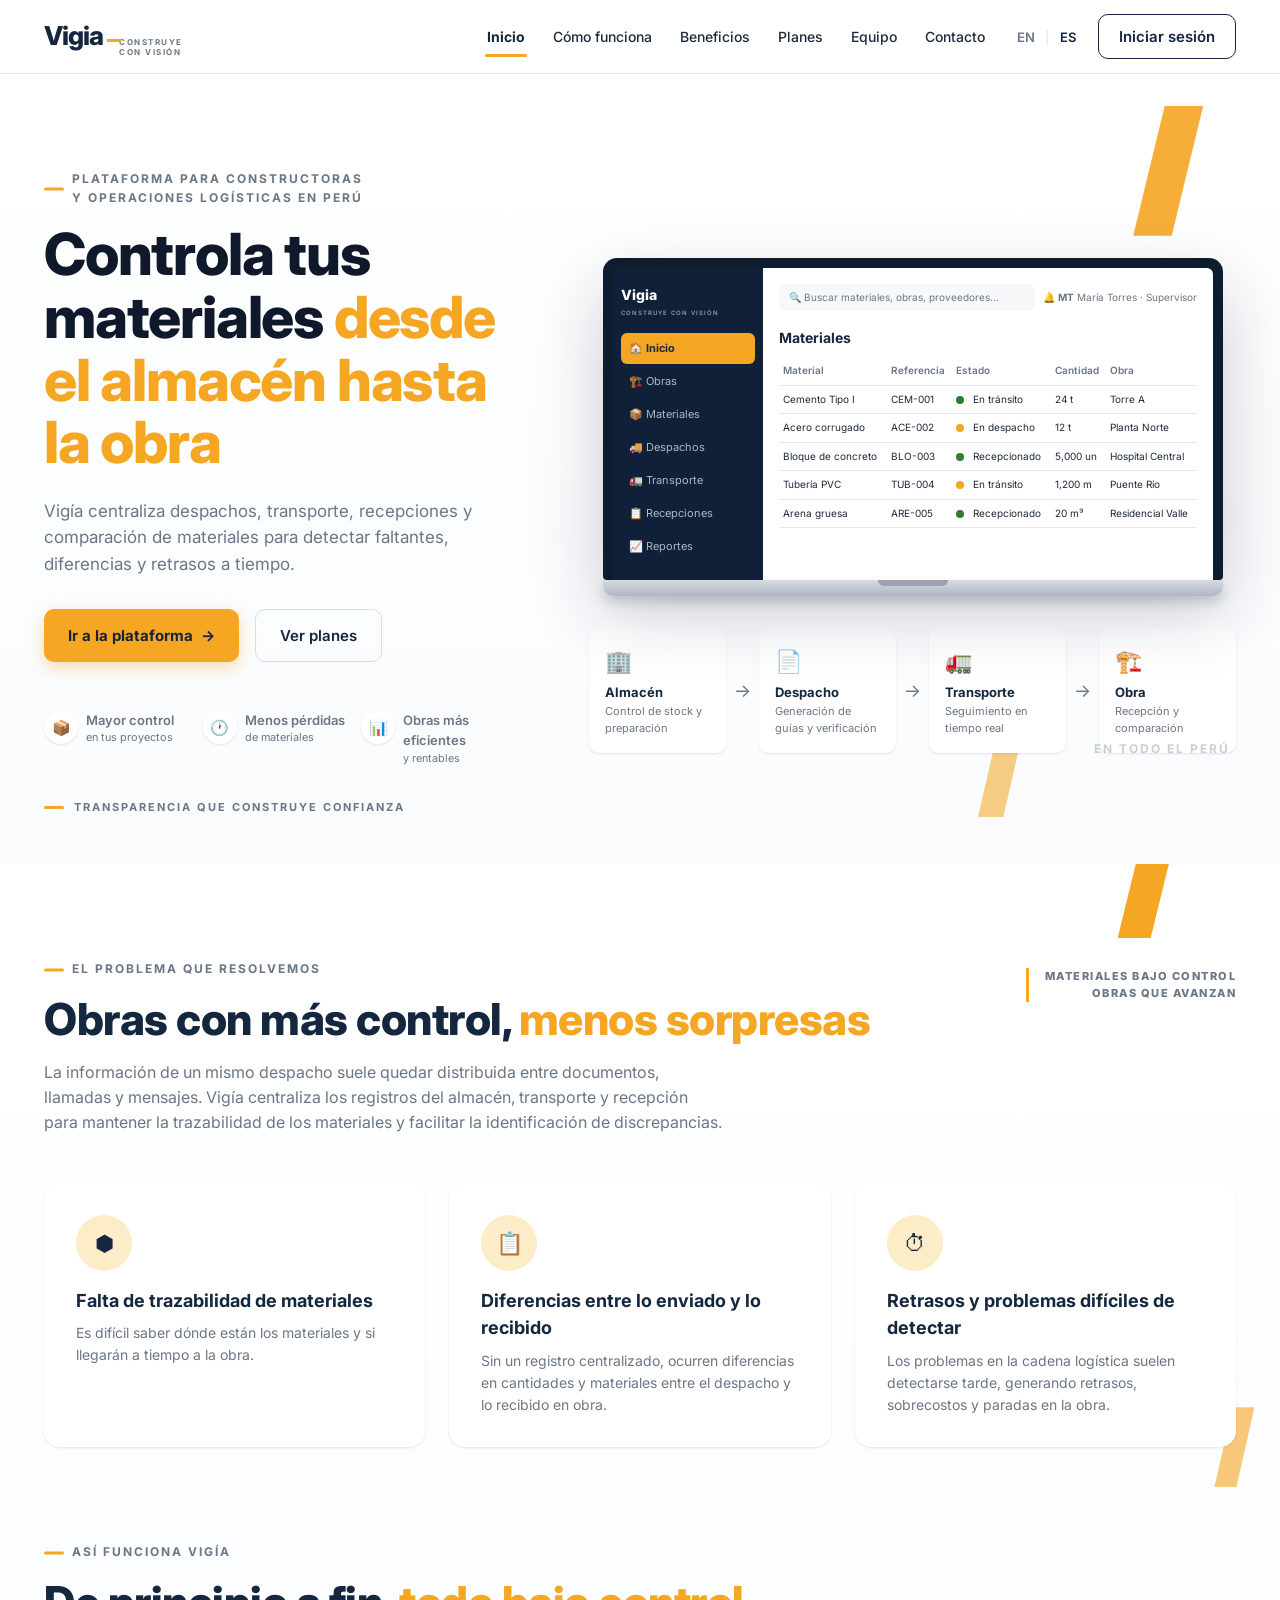
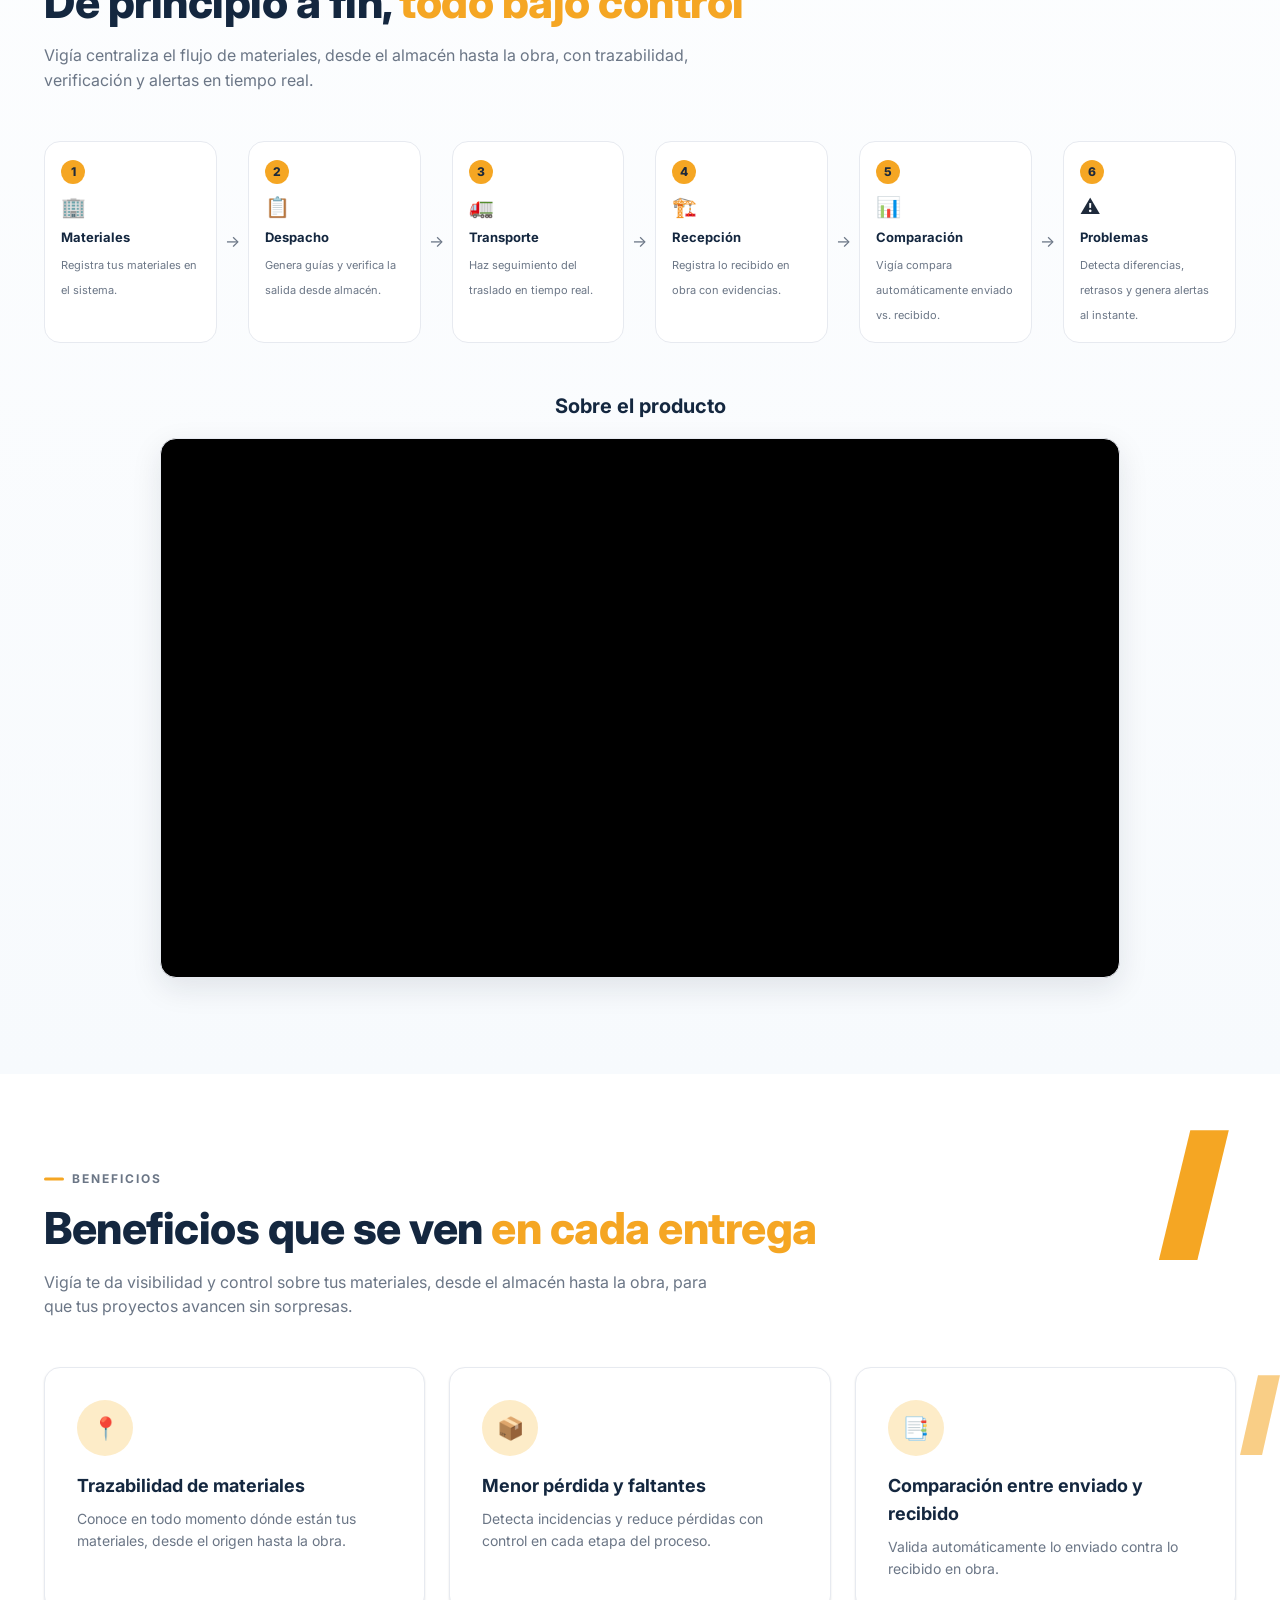
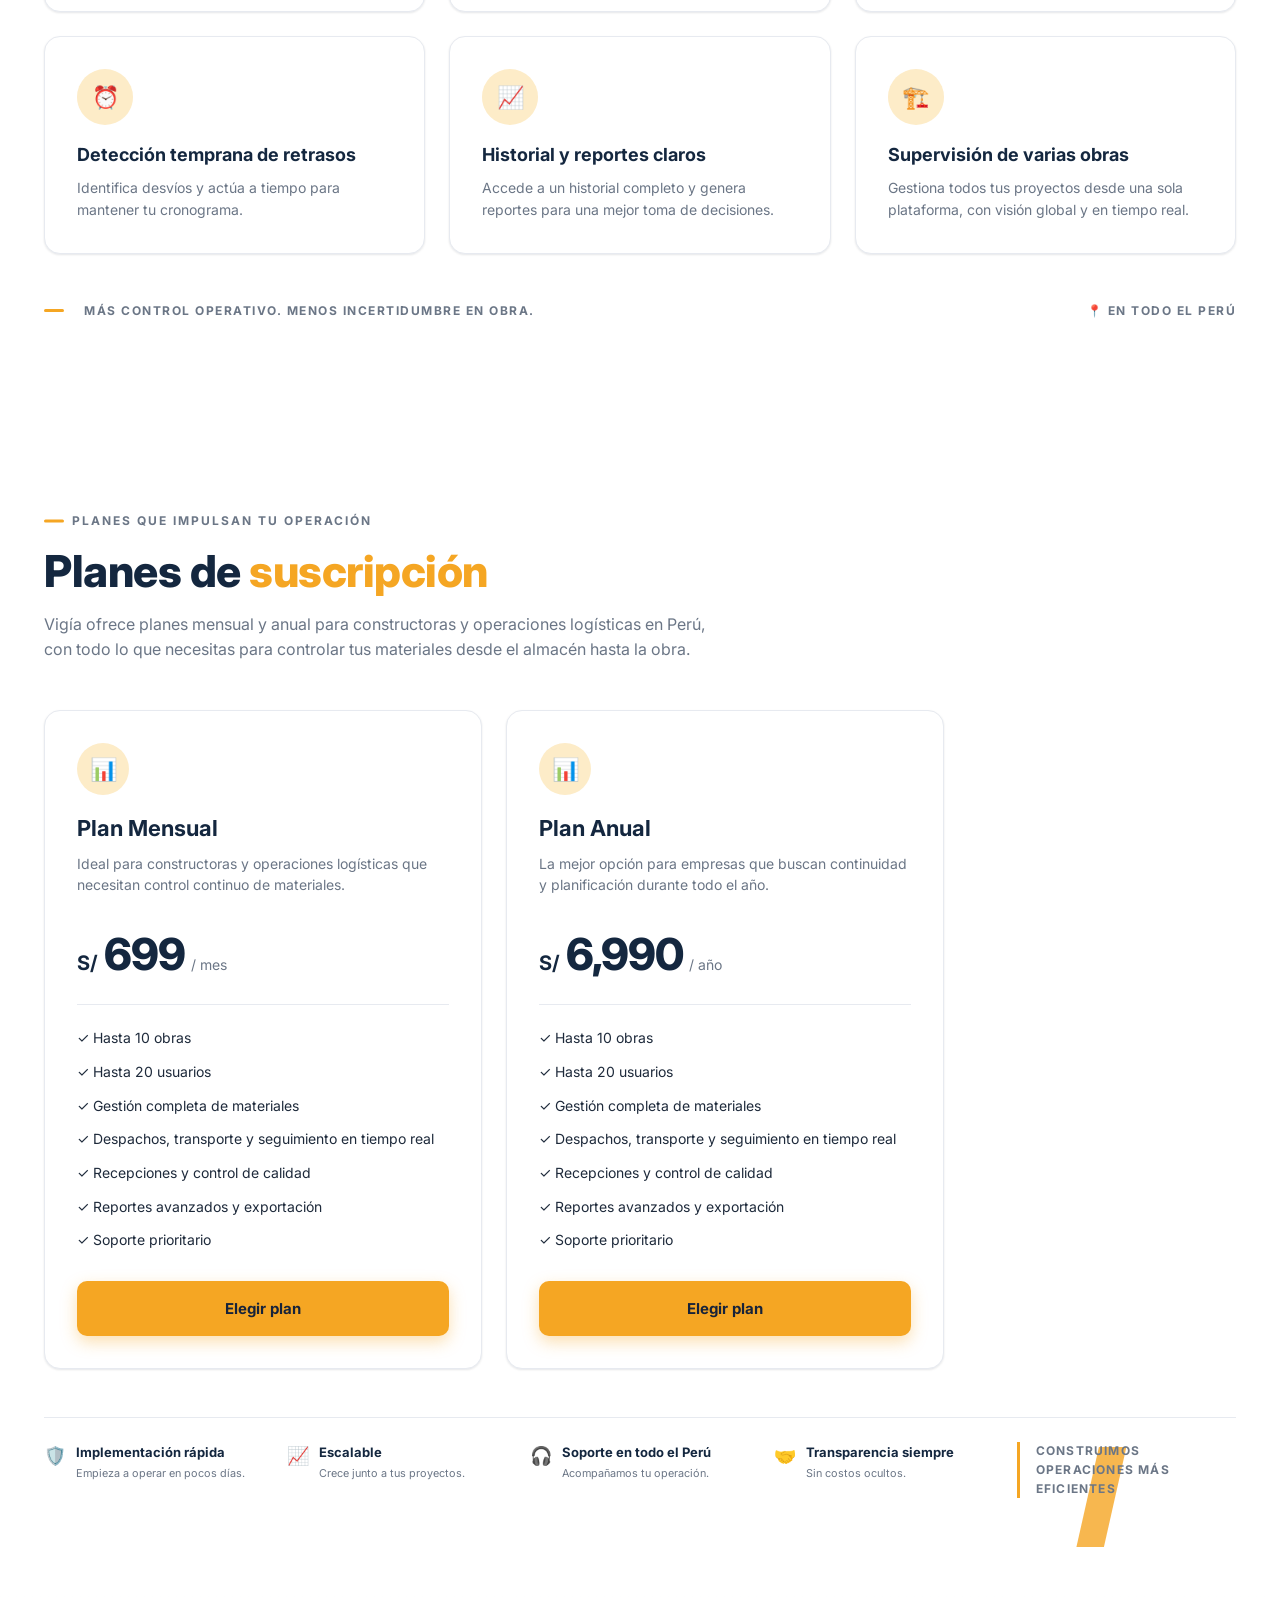
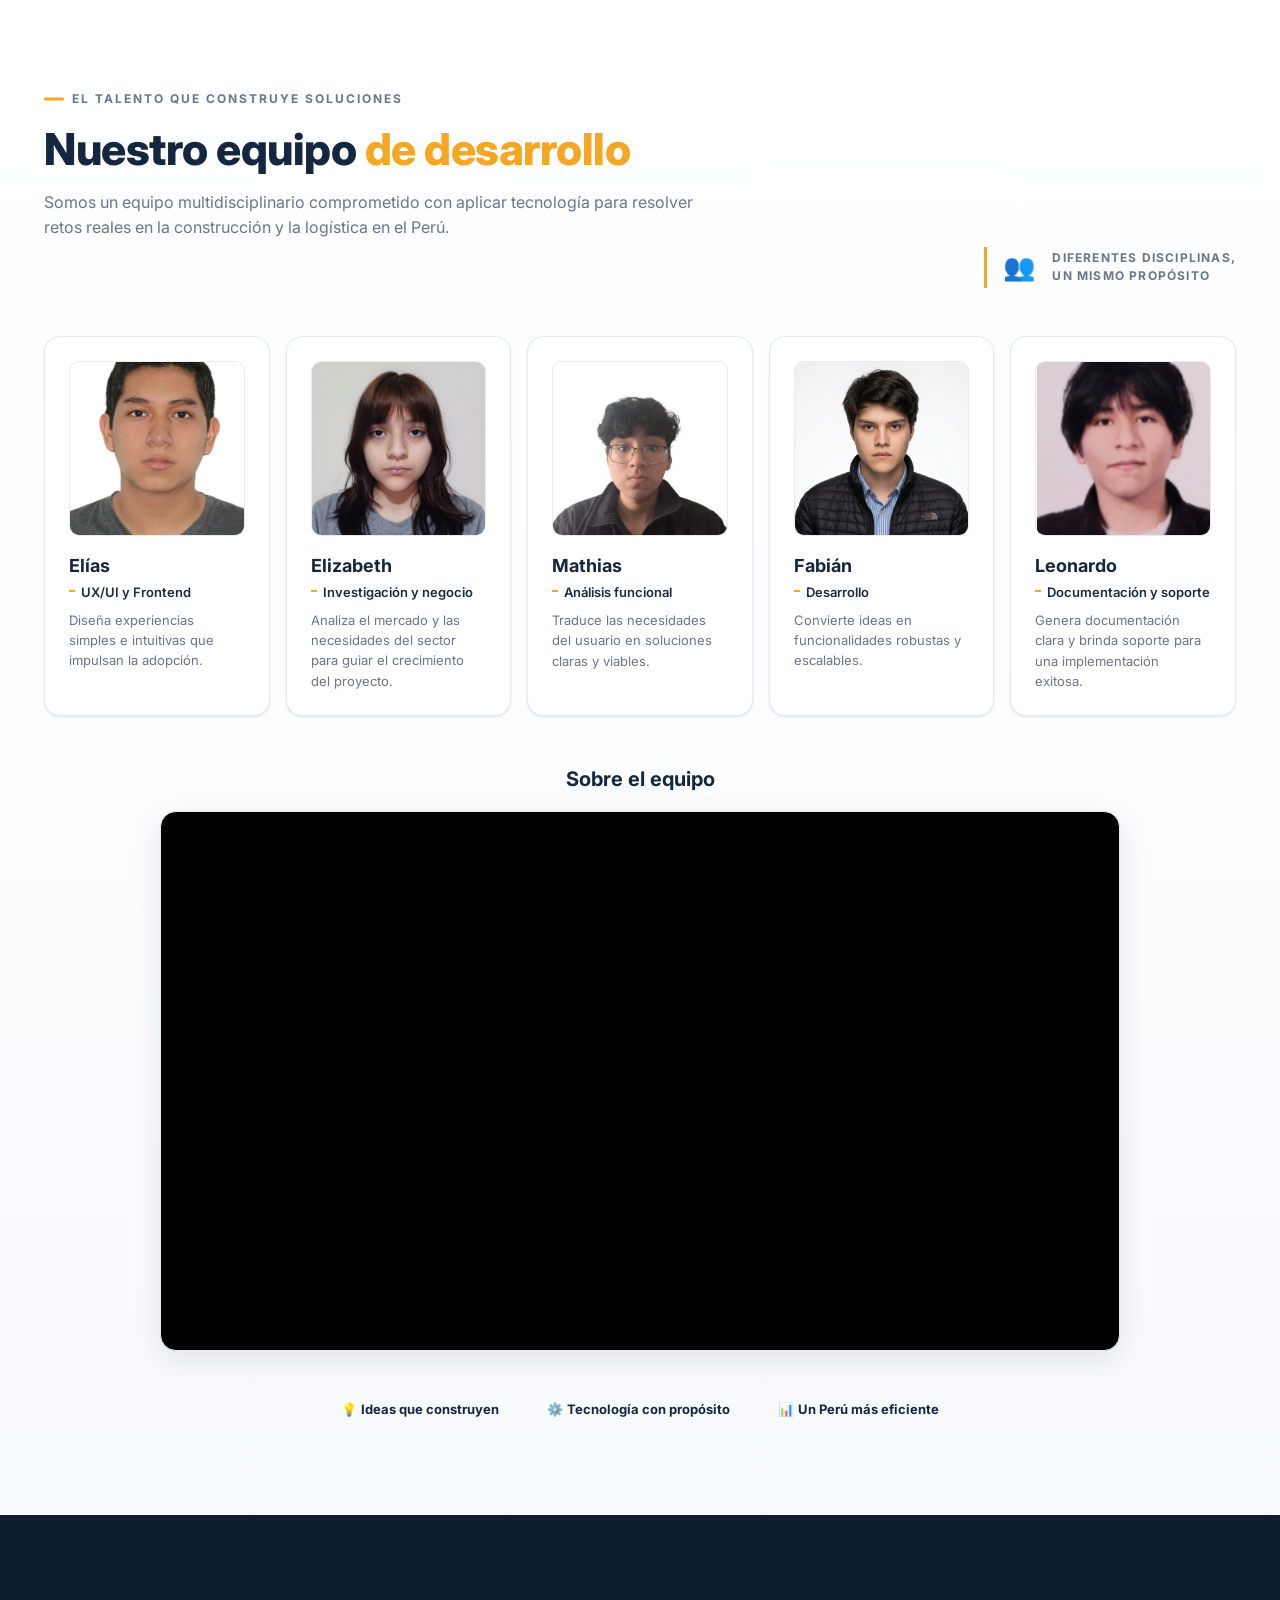
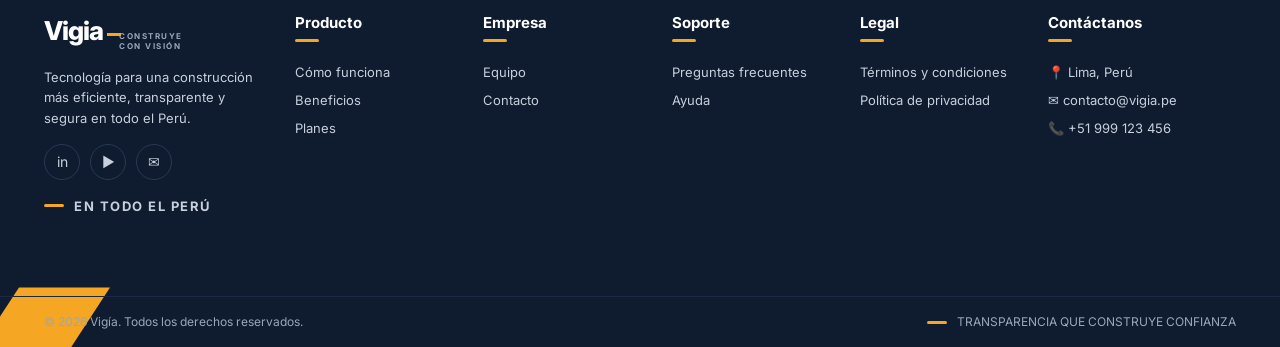
==== commit 069eaf4f: "Merge pull request #1 from upc-pre-202620-1asi0730-8084-Developers/develop Develop" ====
--- a/docs/index.html
+++ b/docs/index.html
@@ -138,10 +138,10 @@
           <p class="eyebrow" data-i18n="problem.eyebrow">EL PROBLEMA QUE RESOLVEMOS</p>
           <h2 class="section-title" data-i18n="problem.title">Obras con más control, <span class="accent">menos sorpresas</span></h2>
           <p class="section-desc" data-i18n="problem.desc">
-            Sin trazabilidad y control en tiempo real, es común perder visibilidad
-            de los materiales, enfrentar diferencias en las entregas y detectar
-            problemas demasiado tarde. Vigía resuelve estos desafíos, pensado
-            para operaciones de construcción en Perú.
+            La información de un mismo despacho suele quedar distribuida entre documentos,
+            llamadas y mensajes. Vigía centraliza los registros del almacén, transporte y
+            recepción para mantener la trazabilidad de los materiales y facilitar la
+            identificación de discrepancias.
           </p>
         </div>
         <p class="side-tag" data-i18n="problem.sideTag">MATERIALES BAJO CONTROL<br />OBRAS QUE AVANZAN</p>
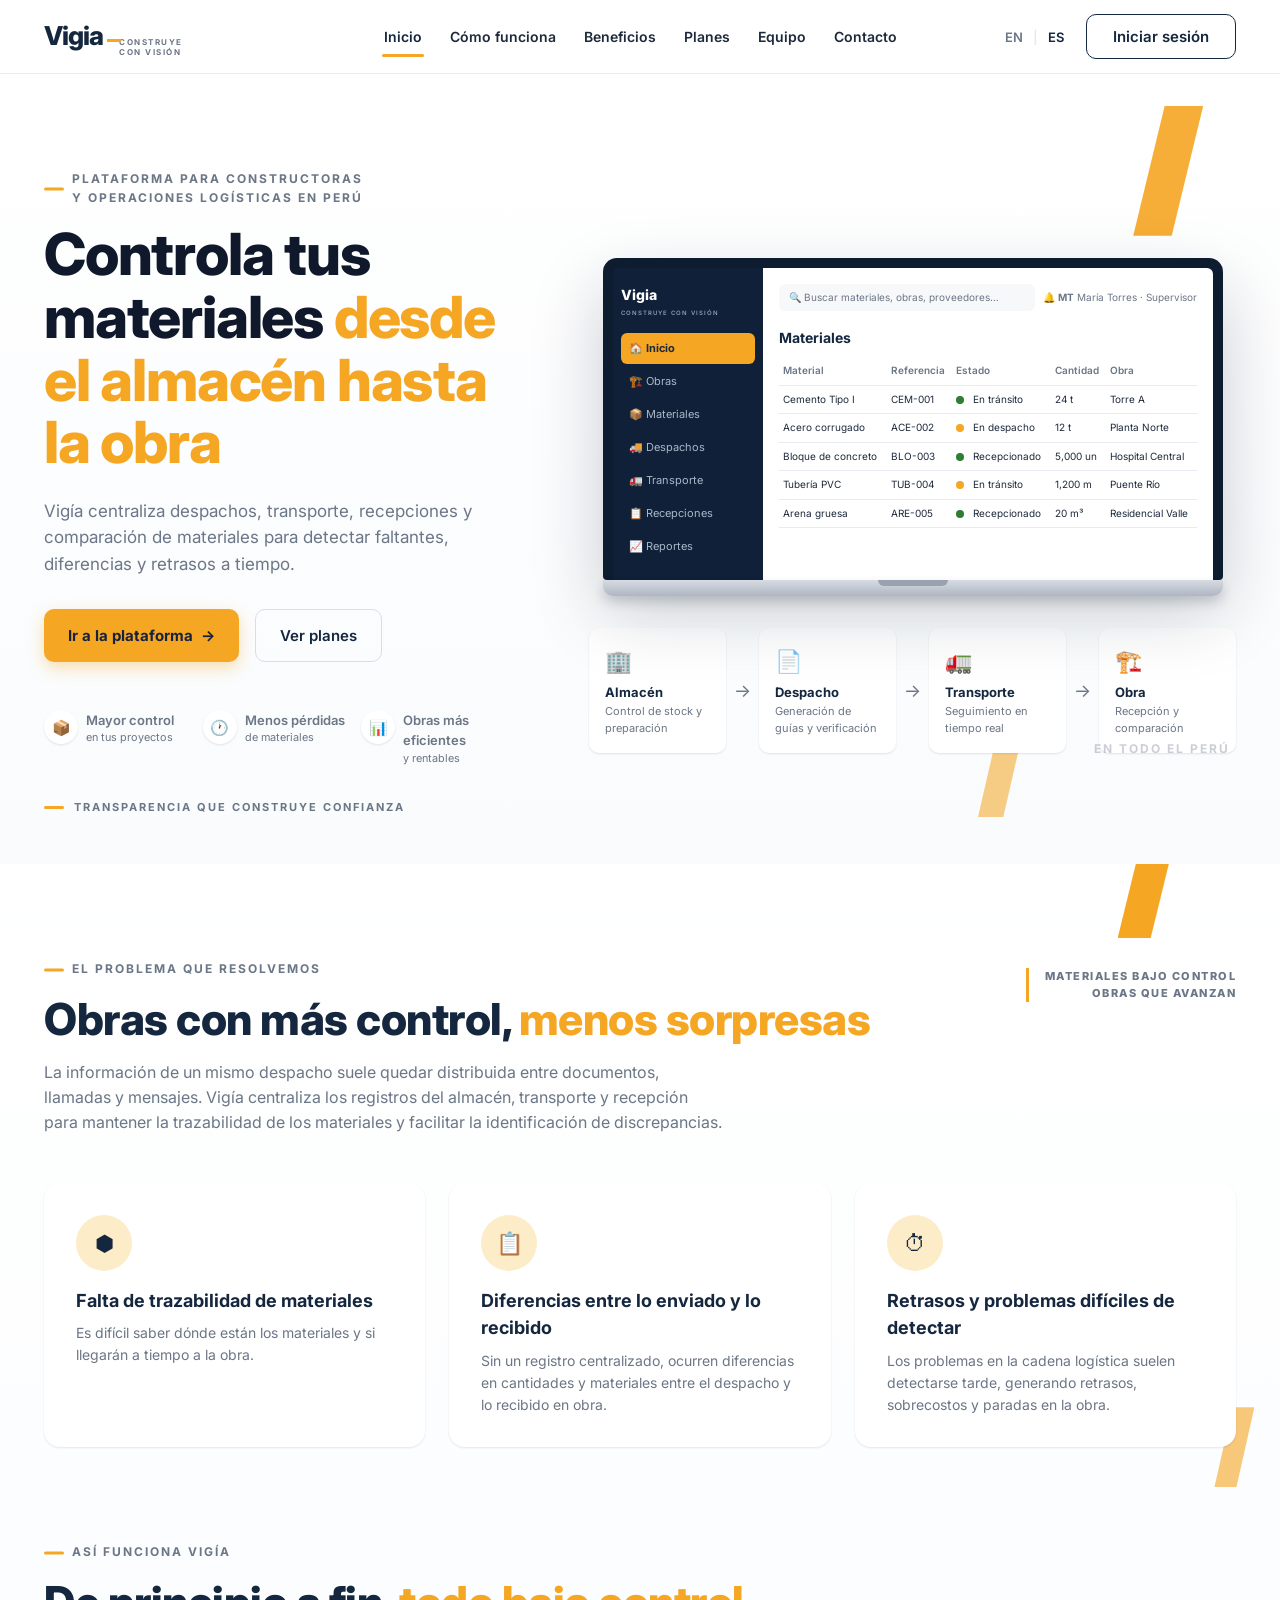
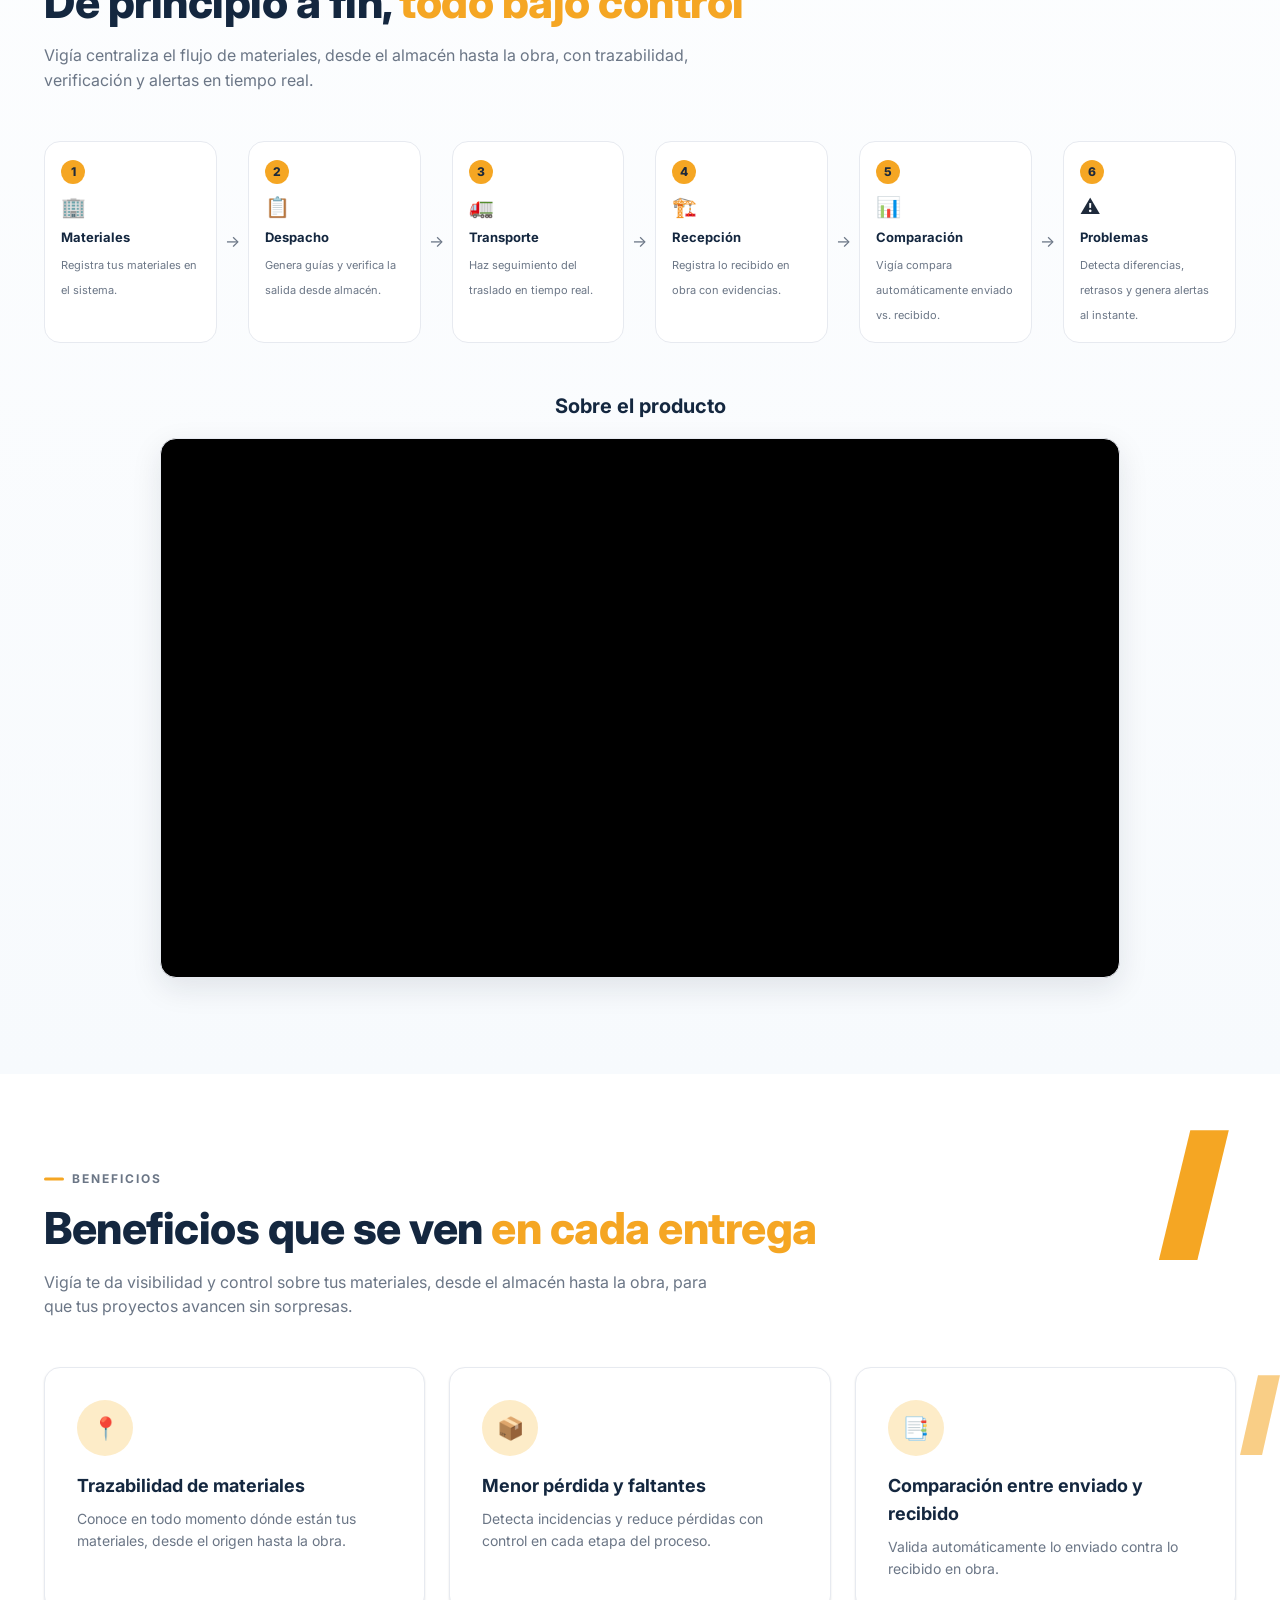
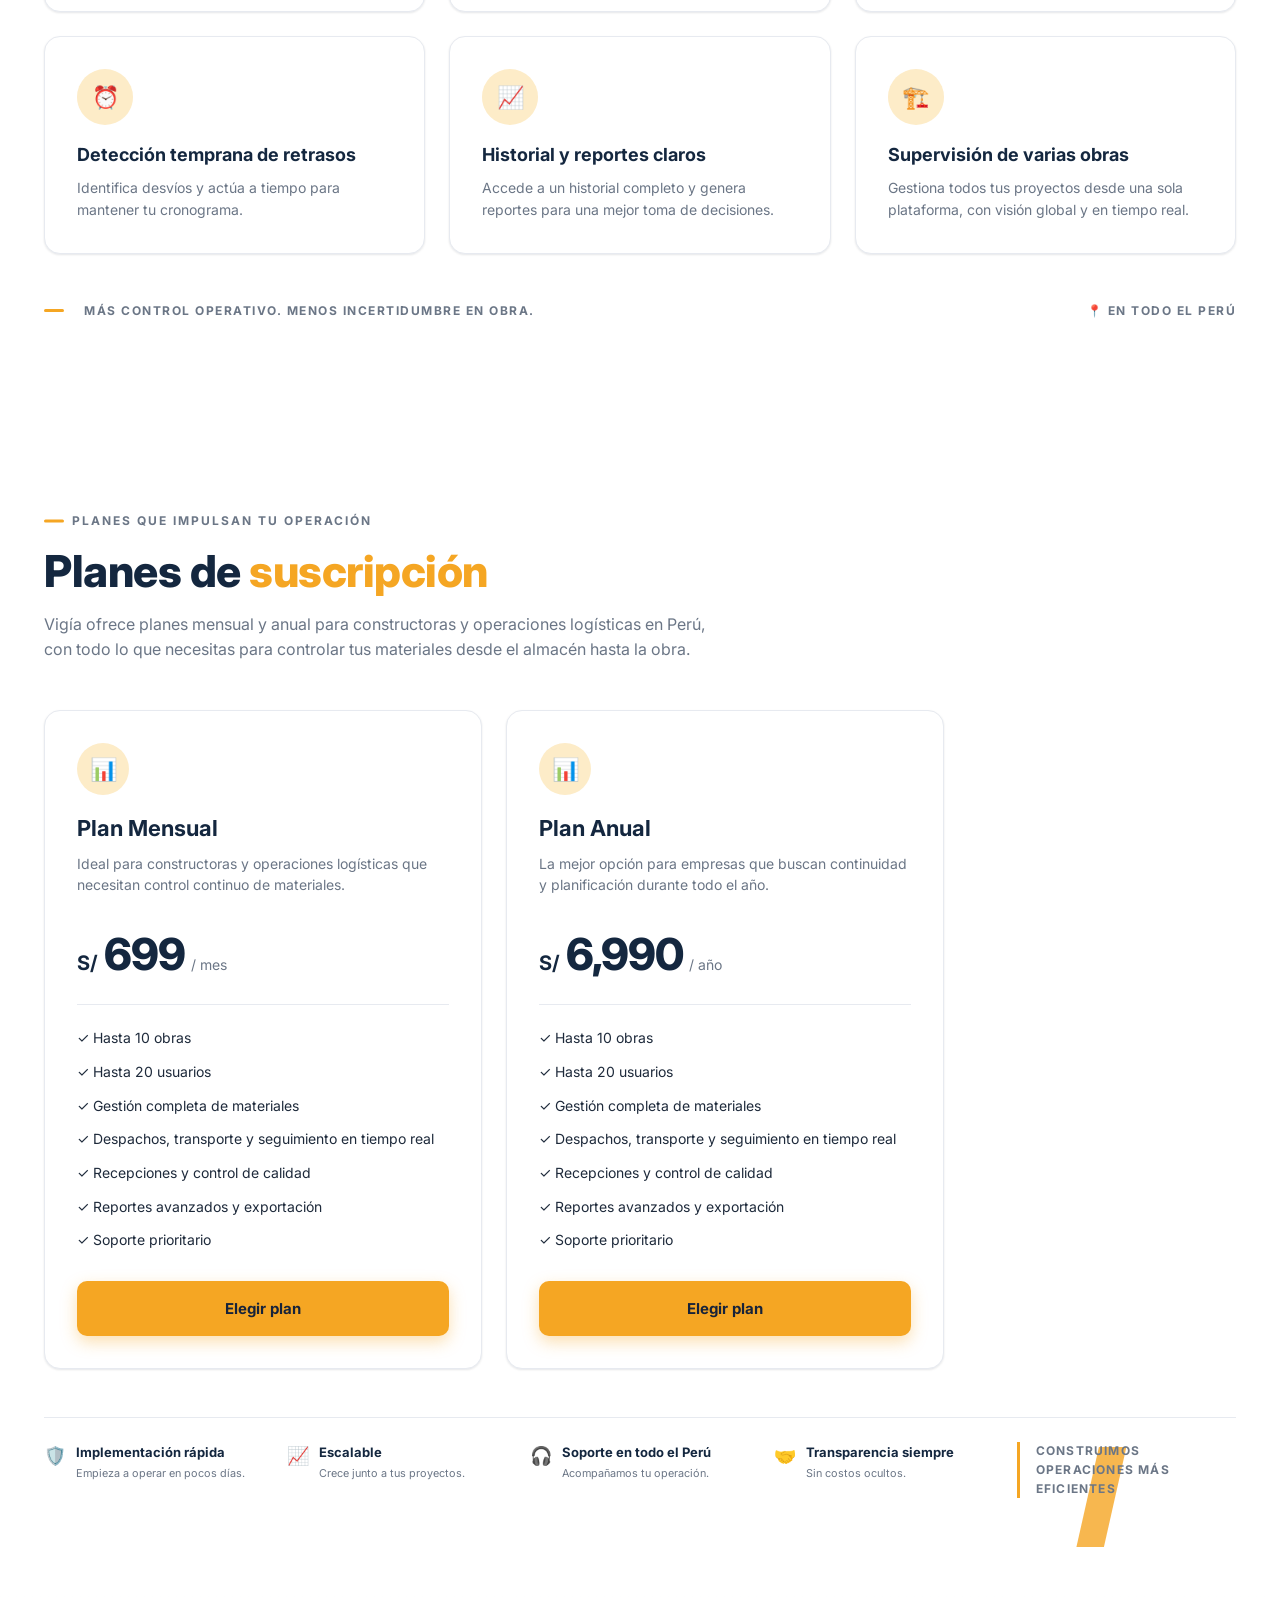
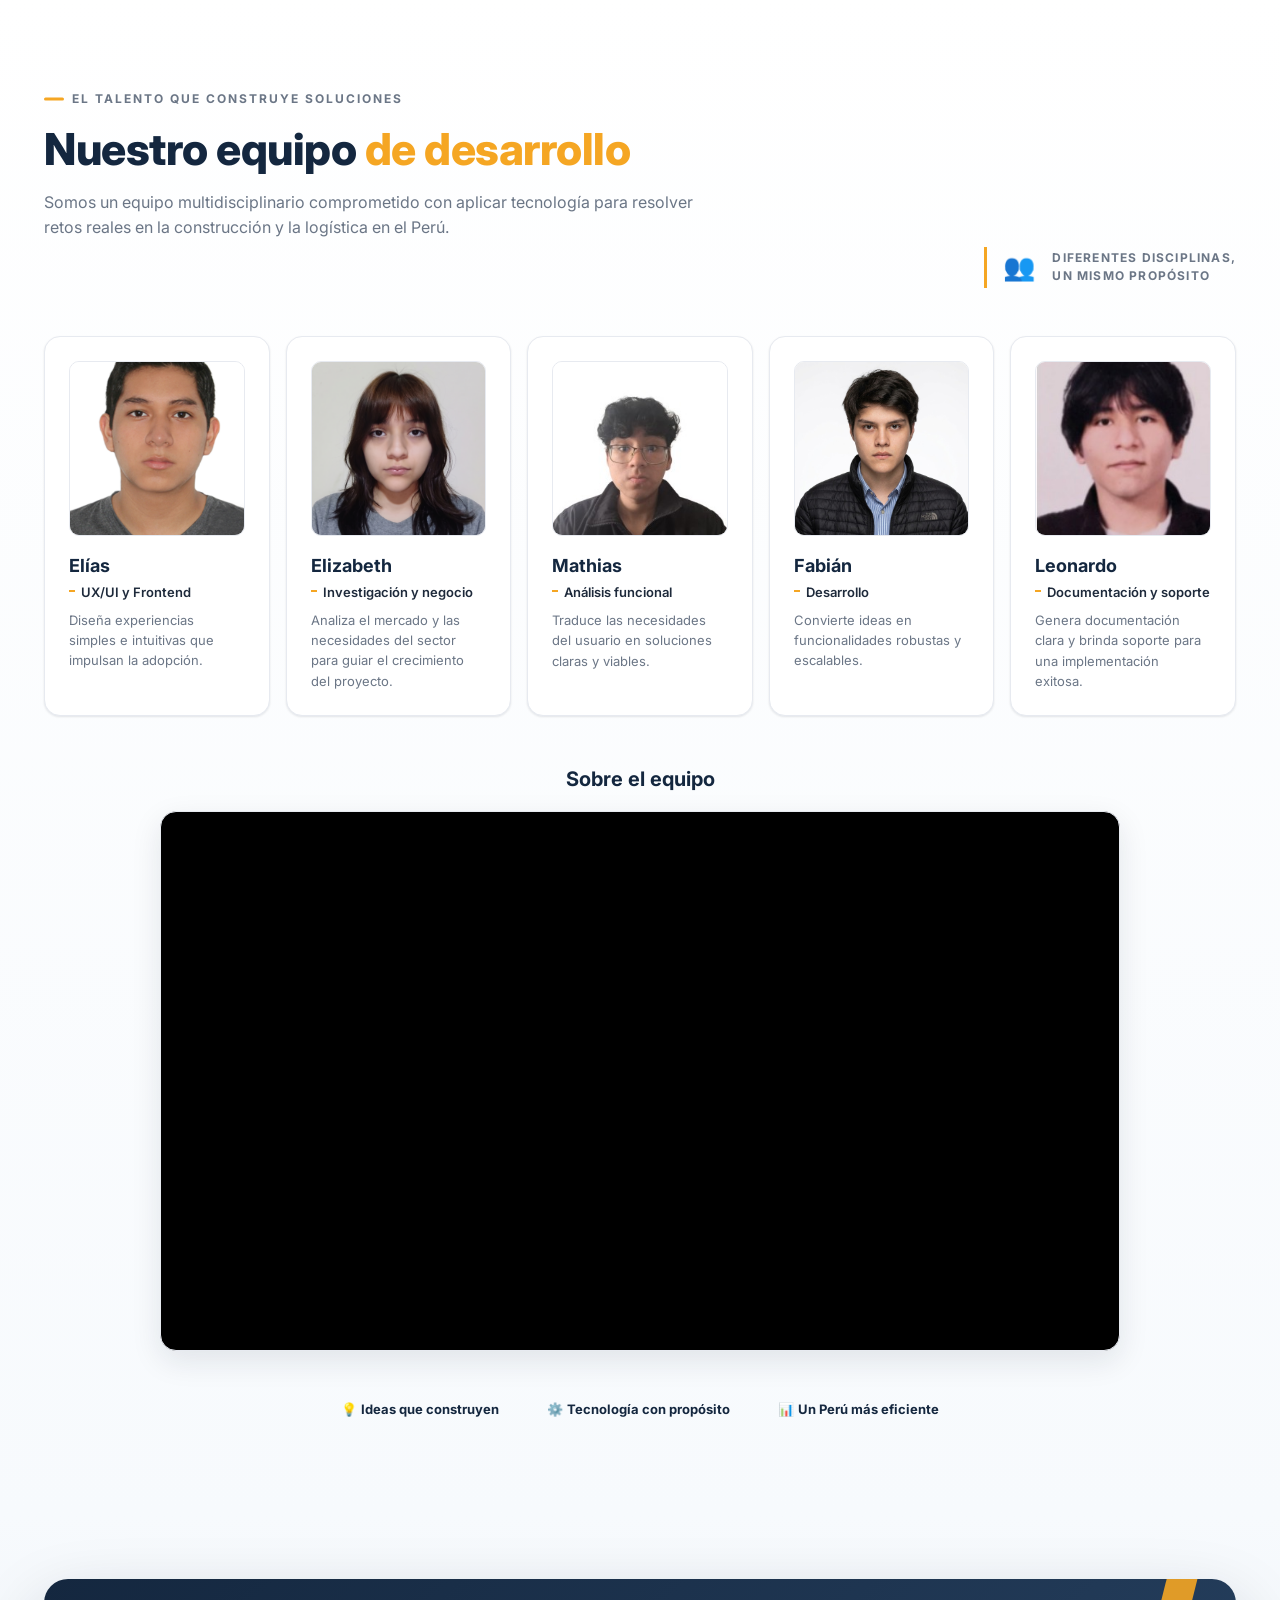
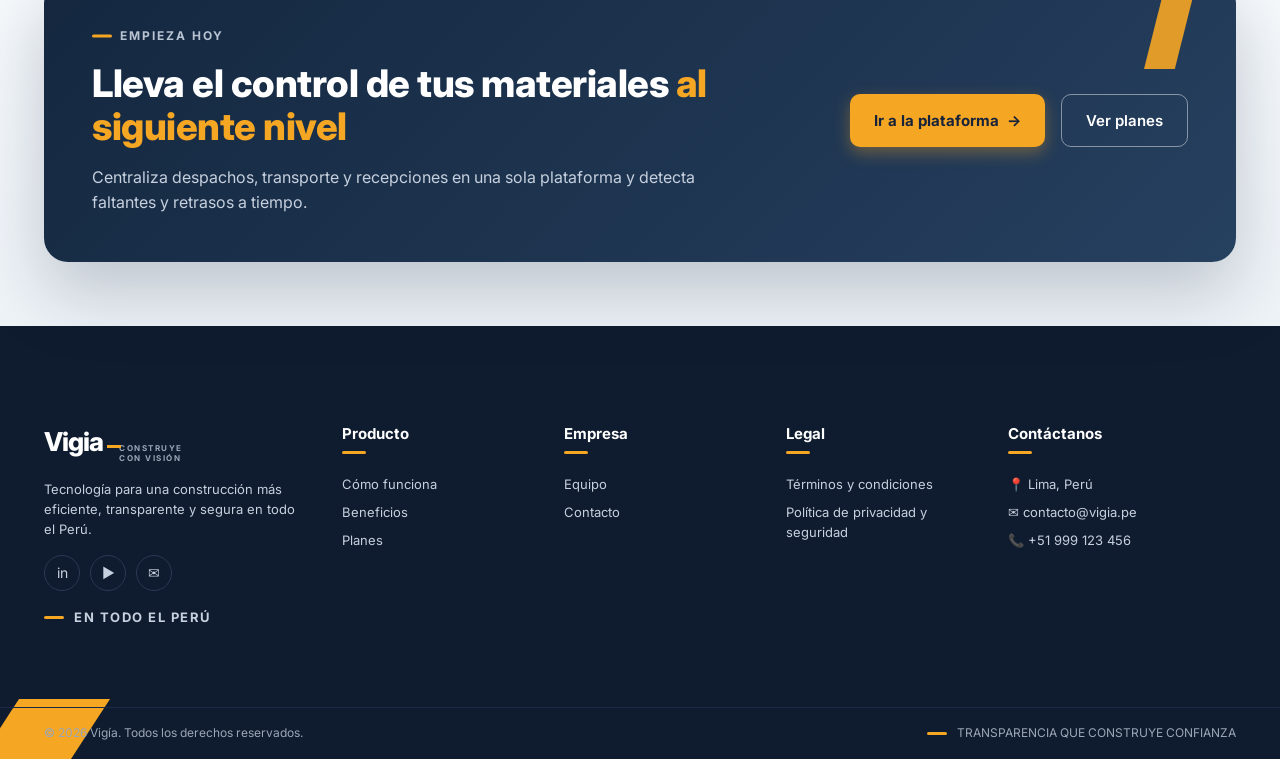
==== commit 33237852: "Merge branch 'feature/landing-fixes' into develop # Conflicts: #	docs/index.html" ====
--- a/docs/index.html
+++ b/docs/index.html
@@ -352,6 +352,27 @@
     </div>
   </section>
 
+  <!-- ================= CALL TO ACTION ================= -->
+  <section class="cta-section" id="cta">
+    <div class="container">
+      <div class="cta-card">
+        <span class="deco deco-cta" aria-hidden="true"></span>
+        <div class="cta-copy">
+          <p class="eyebrow eyebrow-light" data-i18n="cta.eyebrow">EMPIEZA HOY</p>
+          <h2 class="cta-title" data-i18n="cta.title">Lleva el control de tus materiales <span class="accent">al siguiente nivel</span></h2>
+          <p class="cta-desc" data-i18n="cta.desc">
+            Centraliza despachos, transporte y recepciones en una sola plataforma y detecta
+            faltantes y retrasos a tiempo.
+          </p>
+        </div>
+        <div class="cta-actions">
+          <a href="https://vigia-frontend-8084.web.app" class="btn btn-primary" data-i18n="cta.primary">Ir a la plataforma <span class="arrow">→</span></a>
+          <a href="#planes" class="btn btn-ghost-light" data-i18n="cta.secondary">Ver planes</a>
+        </div>
+      </div>
+    </div>
+  </section>
+
   <!-- ================= FOOTER ================= -->
   <footer class="site-footer" id="contacto">
     <span class="deco deco-footer" aria-hidden="true"></span>
@@ -379,12 +400,8 @@
         <ul><li><a href="#equipo" data-i18n="nav.team">Equipo</a></li><li><a href="#contacto" data-i18n="nav.contact">Contacto</a></li></ul>
       </div>
       <div class="footer-col">
-        <h4 data-i18n="footer.support">Soporte</h4>
-        <ul><li><a href="#" data-i18n="footer.faq">Preguntas frecuentes</a></li><li><a href="#" data-i18n="footer.help">Ayuda</a></li></ul>
-      </div>
-      <div class="footer-col">
         <h4 data-i18n="footer.legal">Legal</h4>
-        <ul><li><a href="terminos-y-condiciones.html" data-i18n="footer.terms">Términos y condiciones</a></li><li><a href="politica-de-privacidad.html" data-i18n="footer.privacy">Política de privacidad</a></li></ul>
+        <ul><li><a href="terminos.html" data-i18n="footer.terms">Términos y condiciones</a></li><li><a href="privacidad.html" data-i18n="footer.privacy">Política de privacidad y seguridad</a></li></ul>
       </div>
       <div class="footer-col">
         <h4 data-i18n="footer.contactUs">Contáctanos</h4>
--- a/docs/styles.css
+++ b/docs/styles.css
@@ -108,17 +108,21 @@
   backdrop-filter: saturate(180%) blur(10px);
   border-bottom: 1px solid var(--color-border);
 }
-.header-inner { display: flex; align-items: center; gap: var(--sp-4); padding-block: 14px; }
-.brand { display: flex; align-items: flex-end; gap: 10px; }
+/* Brand | nav | actions: the nav stays centered and the side columns stay
+   anchored, so switching language does not push the other items around. */
+.header-inner { display: grid; grid-template-columns: minmax(max-content, 1fr) auto minmax(max-content, 1fr); align-items: center; gap: var(--sp-4); padding-block: 14px; }
+.brand { display: flex; align-items: flex-end; gap: 10px; justify-self: start; }
 .brand-name { font-size: 26px; font-weight: 800; color: var(--color-primary); letter-spacing: -1px; position: relative; }
 .brand-name::after { content: ''; position: absolute; right: -18px; top: 55%; width: 14px; height: 3px; background: var(--color-accent); }
 .brand-tag { font-size: 8px; font-weight: 700; letter-spacing: 1.5px; color: var(--color-text-2); line-height: 1.25; padding-left: 6px; }
-.main-nav { display: flex; align-items: center; gap: var(--sp-4); margin-left: auto; }
-.nav-link { font-size: 14px; font-weight: 500; color: var(--color-text); padding: 6px 2px; position: relative; }
+.main-nav { display: flex; align-items: center; justify-content: center; gap: var(--sp-4); }
+/* Same weight in every state so the active link never changes the nav width. */
+.nav-link { font-size: 14px; font-weight: 600; color: var(--color-text); padding: 6px 2px; position: relative; white-space: nowrap; }
 .nav-link:hover { color: var(--color-primary); }
-.nav-link.active { color: var(--color-primary); font-weight: 700; }
+.nav-link.active { color: var(--color-primary); }
 .nav-link.active::after { content: ''; position: absolute; left: 0; right: 0; bottom: -4px; height: 3px; background: var(--color-accent); border-radius: 2px; }
-.header-actions { display: flex; align-items: center; gap: var(--sp-3); }
+.header-actions { display: flex; align-items: center; justify-content: flex-end; gap: var(--sp-3); justify-self: end; }
+.header-actions .btn-outline { min-width: 150px; }
 .lang-switch { display: flex; align-items: center; gap: 4px; font-size: 13px; font-weight: 600; }
 .lang-btn { color: var(--color-text-2); padding: 4px 6px; }
 .lang-btn.active { color: var(--color-primary); }
@@ -274,10 +278,44 @@
 .team-footer-strip b { color: var(--color-primary); }
 
 /* =========================================================
+   CALL TO ACTION
+   ========================================================= */
+.cta-section { background: linear-gradient(180deg, #F7FAFD 0%, #EEF3F8 100%); padding-block: var(--sp-7); }
+.cta-card { position: relative; overflow: hidden; display: flex; align-items: center; justify-content: space-between; gap: var(--sp-5); padding: var(--sp-6); border-radius: var(--radius-lg); background: linear-gradient(135deg, #14273F 0%, #26405F 100%); color: #fff; box-shadow: var(--shadow-3); }
+.deco-cta { top: -10px; right: 36px; width: 56px; height: 100px; opacity: .9; }
+.cta-copy { max-width: 640px; position: relative; z-index: 1; }
+.eyebrow-light { color: #B9C4D3; }
+.cta-title { font-size: clamp(26px, 3.4vw, 38px); font-weight: 800; line-height: 1.15; letter-spacing: -0.5px; margin-bottom: var(--sp-3); }
+.cta-title .accent { color: var(--color-accent); }
+.cta-desc { color: #C6D0DE; font-size: 16px; }
+.cta-actions { display: flex; gap: var(--sp-3); flex-wrap: wrap; position: relative; z-index: 1; }
+.btn-ghost-light { border: 1.5px solid rgba(255, 255, 255, .45); color: #fff; font-weight: 600; }
+.btn-ghost-light:hover { border-color: #fff; background: rgba(255, 255, 255, .08); }
+
+/* =========================================================
+   LEGAL PAGES (terms, privacy)
+   ========================================================= */
+.legal { background: linear-gradient(180deg, #FFFFFF 0%, #F7FAFD 100%); padding-block: var(--sp-7) var(--sp-8); }
+.legal-doc { max-width: 820px; }
+.legal-back { display: inline-flex; align-items: center; gap: 6px; font-size: 14px; font-weight: 600; color: var(--color-primary-2); margin-bottom: var(--sp-4); }
+.legal-back:hover { color: var(--color-primary); }
+.legal h1 { font-size: clamp(30px, 4.4vw, 44px); font-weight: 800; color: var(--color-primary); line-height: 1.12; letter-spacing: -0.5px; margin-bottom: var(--sp-2); }
+.legal-updated { color: var(--color-text-2); font-size: 13px; font-weight: 600; margin-bottom: var(--sp-5); }
+.legal-lead { font-size: 17px; color: var(--color-text); margin-bottom: var(--sp-5); }
+.legal h2 { font-size: 20px; color: var(--color-primary); margin: var(--sp-5) 0 var(--sp-2); padding-left: 14px; position: relative; }
+.legal h2::before { content: ''; position: absolute; left: 0; top: 50%; transform: translateY(-50%); width: 6px; height: 20px; background: var(--color-accent); border-radius: 2px; }
+.legal p, .legal li { color: var(--color-text); font-size: 15px; margin-bottom: var(--sp-2); }
+.legal ul { list-style: disc; padding-left: var(--sp-4); margin-bottom: var(--sp-3); }
+.legal a:not(.legal-back) { color: var(--color-primary-2); text-decoration: underline; }
+.legal-note { margin-top: var(--sp-5); padding: var(--sp-3) var(--sp-4); border-left: 3px solid var(--color-accent); background: var(--color-accent-soft); border-radius: 0 var(--radius-sm) var(--radius-sm) 0; font-size: 14px; }
+/* Each legal page carries both languages; the active one follows <html lang>. */
+html[lang="es"] [data-lang-block="en"], html[lang="en"] [data-lang-block="es"] { display: none; }
+
+/* =========================================================
    FOOTER
    ========================================================= */
 .site-footer { background: var(--color-dark-bg); color: #C6D0DE; padding-top: var(--sp-8); position: relative; overflow: hidden; }
-.footer-inner { display: grid; grid-template-columns: 1.4fr repeat(4, 1fr) 1.2fr; gap: var(--sp-5); padding-bottom: var(--sp-7); }
+.footer-inner { display: grid; grid-template-columns: 1.4fr repeat(3, 1fr) 1.2fr; gap: var(--sp-5); padding-bottom: var(--sp-7); }
 .footer-brand p { font-size: 13px; margin-block: var(--sp-3); max-width: 260px; }
 .brand-light .brand-name { color: #fff; }
 .brand-light .brand-name::after { background: var(--color-accent); }
@@ -309,12 +347,18 @@
   .deco { display: none; }
 }
 
+/* The centered nav needs ~1100px; below that it collapses into the menu. */
+@media (max-width: 1100px) {
+  .main-nav { display: none; position: absolute; top: 100%; left: 0; right: 0; background: #fff; border-top: 1px solid var(--color-border); padding: var(--sp-3); flex-direction: column; align-items: flex-start; justify-content: flex-start; gap: var(--sp-2); box-shadow: var(--shadow-2); }
+  .main-nav.open { display: flex; }
+  .header-inner { display: flex; }
+  .header-actions { margin-left: auto; }
+  .menu-toggle { display: inline-flex; }
+}
+
 @media (max-width: 720px) {
-  .main-nav { display: none; position: absolute; top: 100%; left: 0; right: 0; background: #fff; border-top: 1px solid var(--color-border); padding: var(--sp-3); flex-direction: column; align-items: flex-start; gap: var(--sp-2); box-shadow: var(--shadow-2); }
-  .main-nav.open { display: flex; }
-  .menu-toggle { display: inline-flex; }
   .lang-switch { display: none; }
-  .btn-outline { padding: 8px 12px; font-size: 13px; }
+  .btn-outline, .header-actions .btn-outline { padding: 8px 12px; font-size: 13px; min-width: 0; }
   .problem-head { flex-direction: column; }
   .side-tag { text-align: left; }
   .problem-cards, .benefit-grid { grid-template-columns: 1fr; }
@@ -324,6 +368,7 @@
   .plans-footer-strip { grid-template-columns: 1fr; }
   .footer-inner { grid-template-columns: 1fr; }
   .team-footer-strip { justify-content: flex-start; }
+  .cta-card { flex-direction: column; align-items: flex-start; padding: var(--sp-5); }
   .flow-cards { flex-direction: column; align-items: stretch; }
   .flow-cards > .arrow { transform: rotate(90deg); align-self: center; }
   .section { padding-block: var(--sp-7); }
